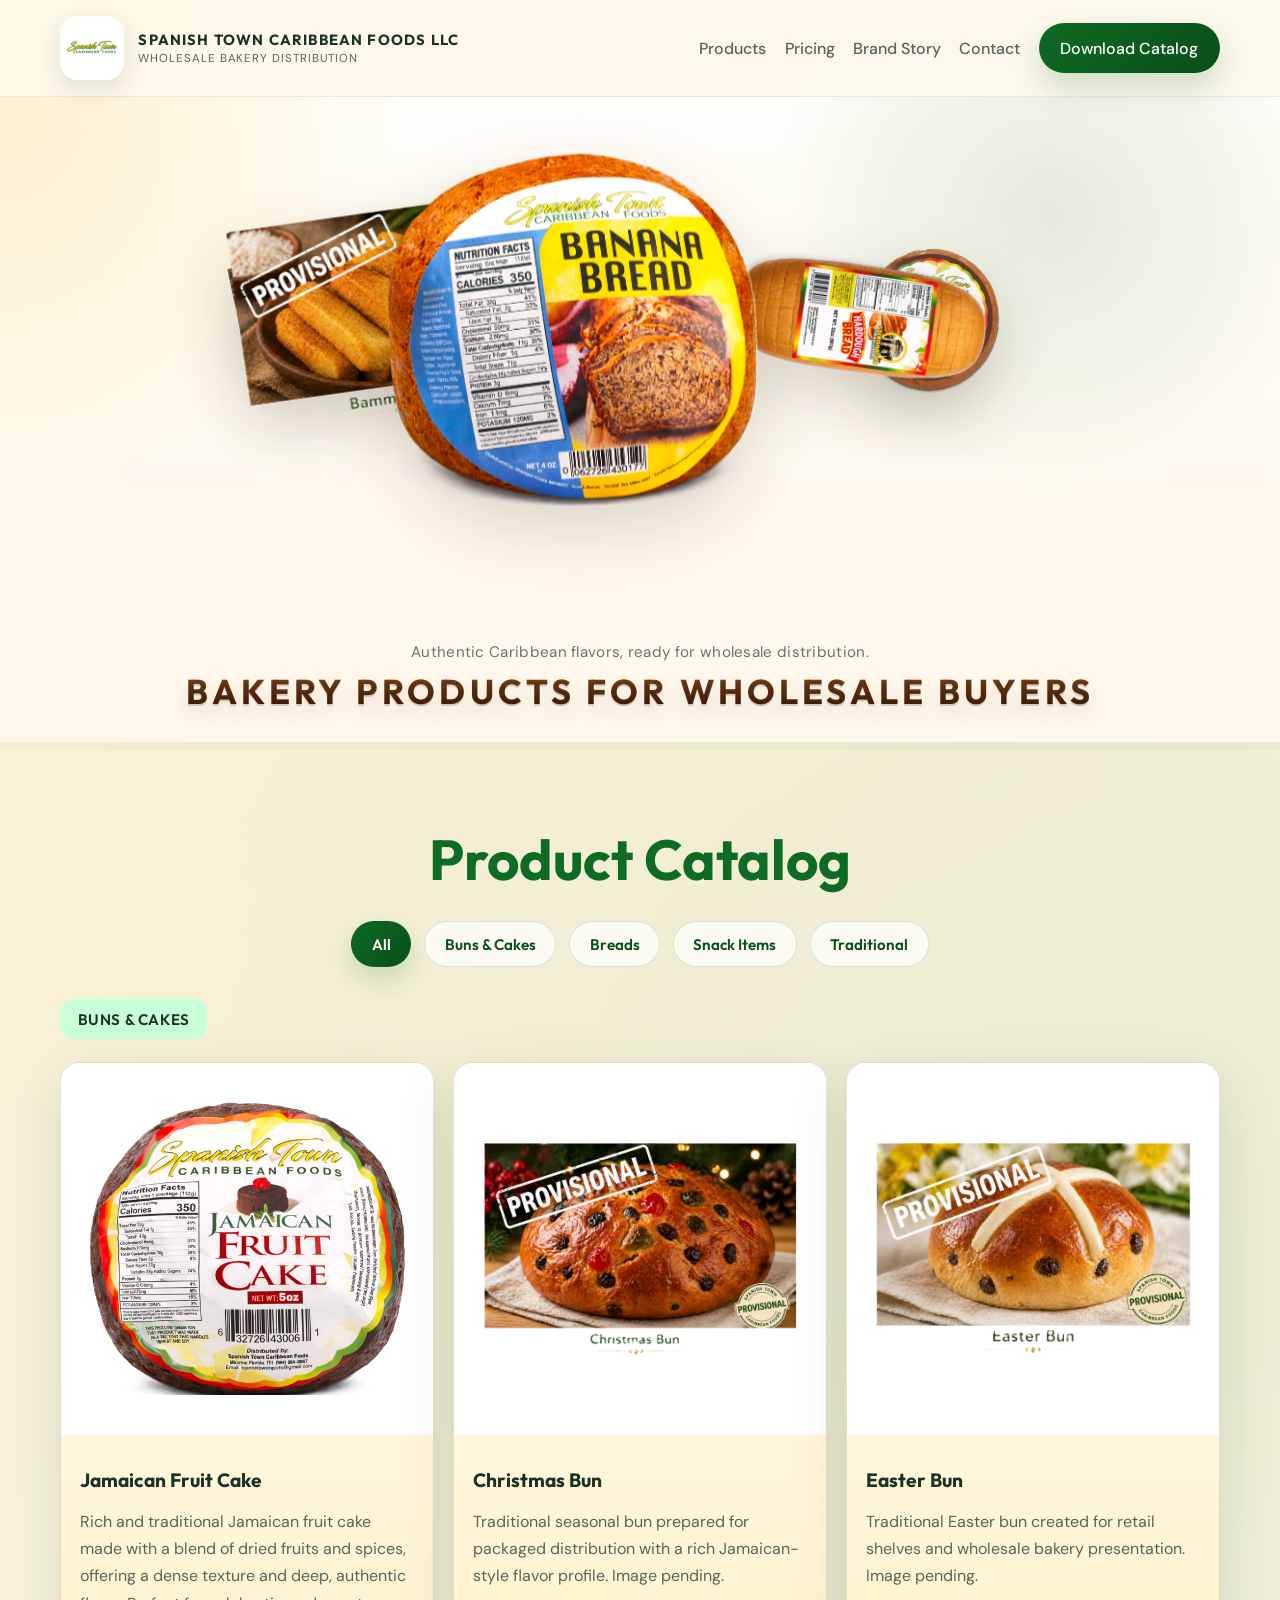
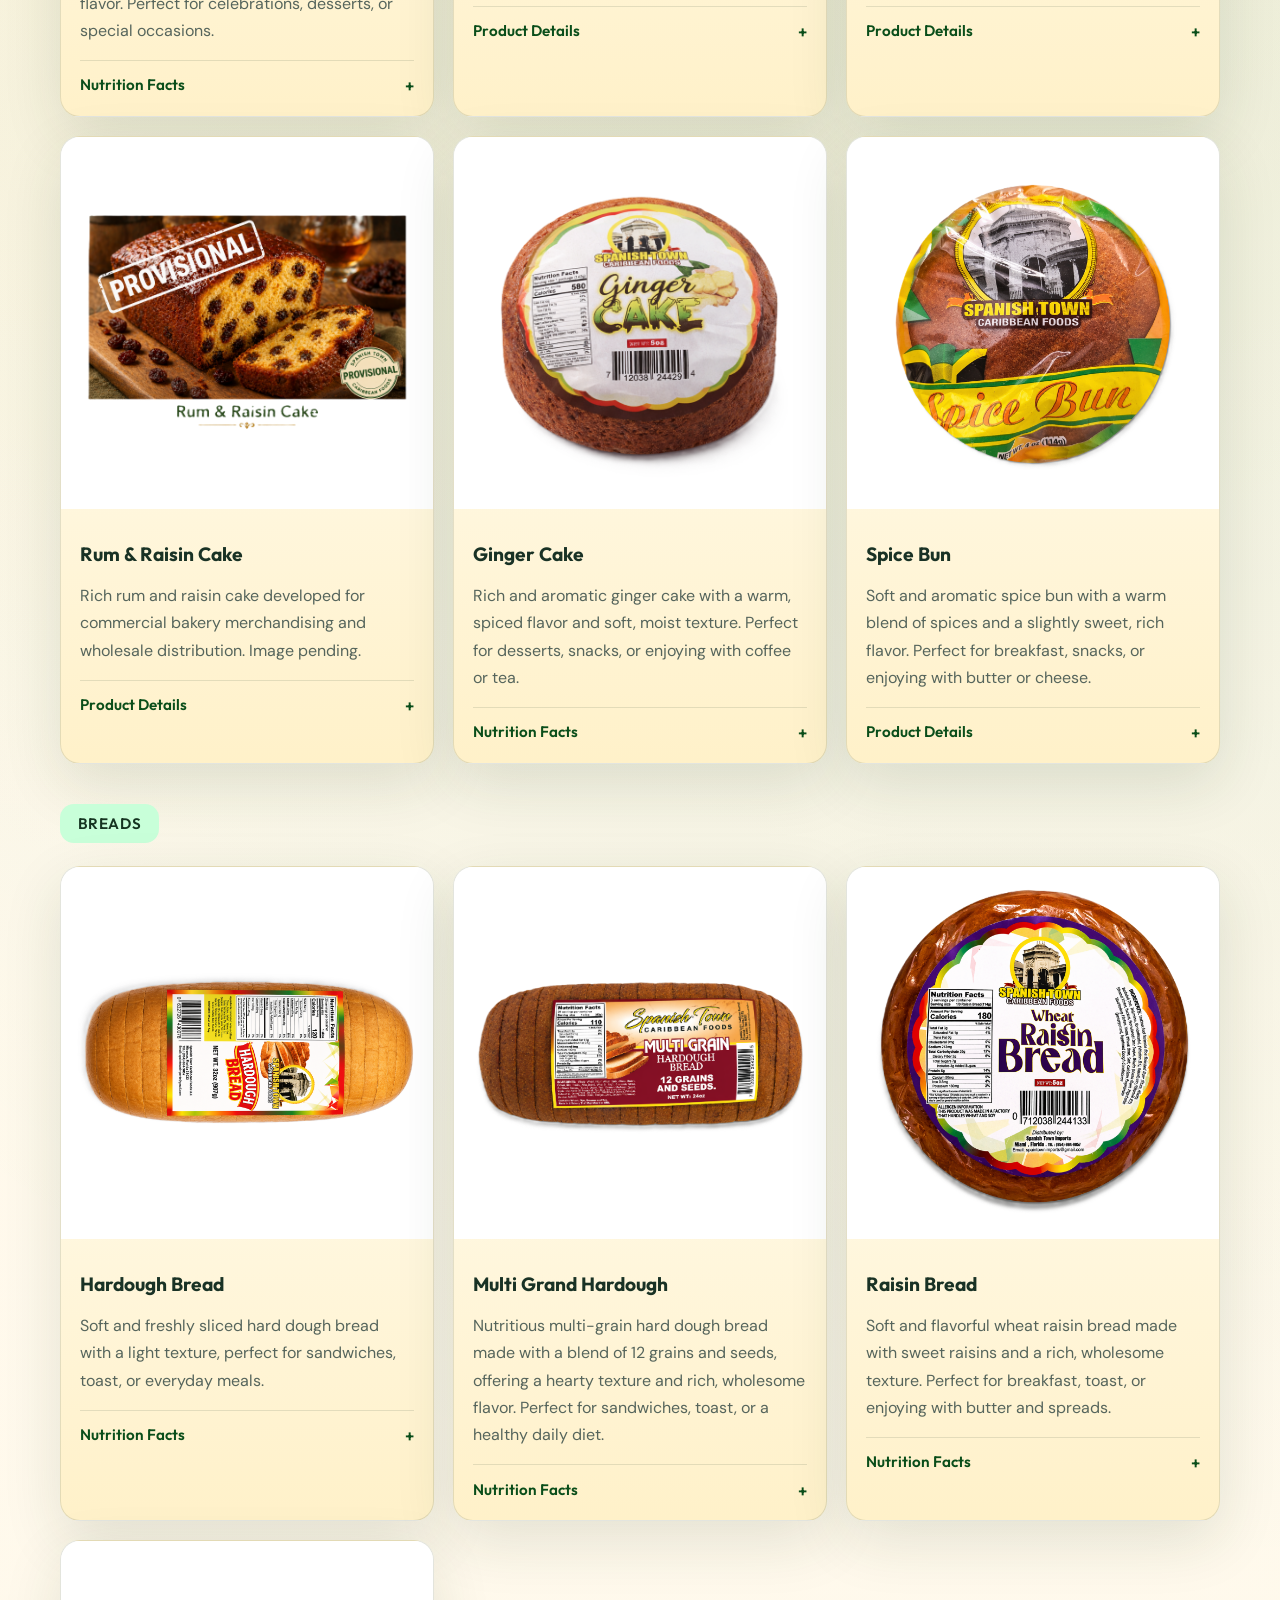
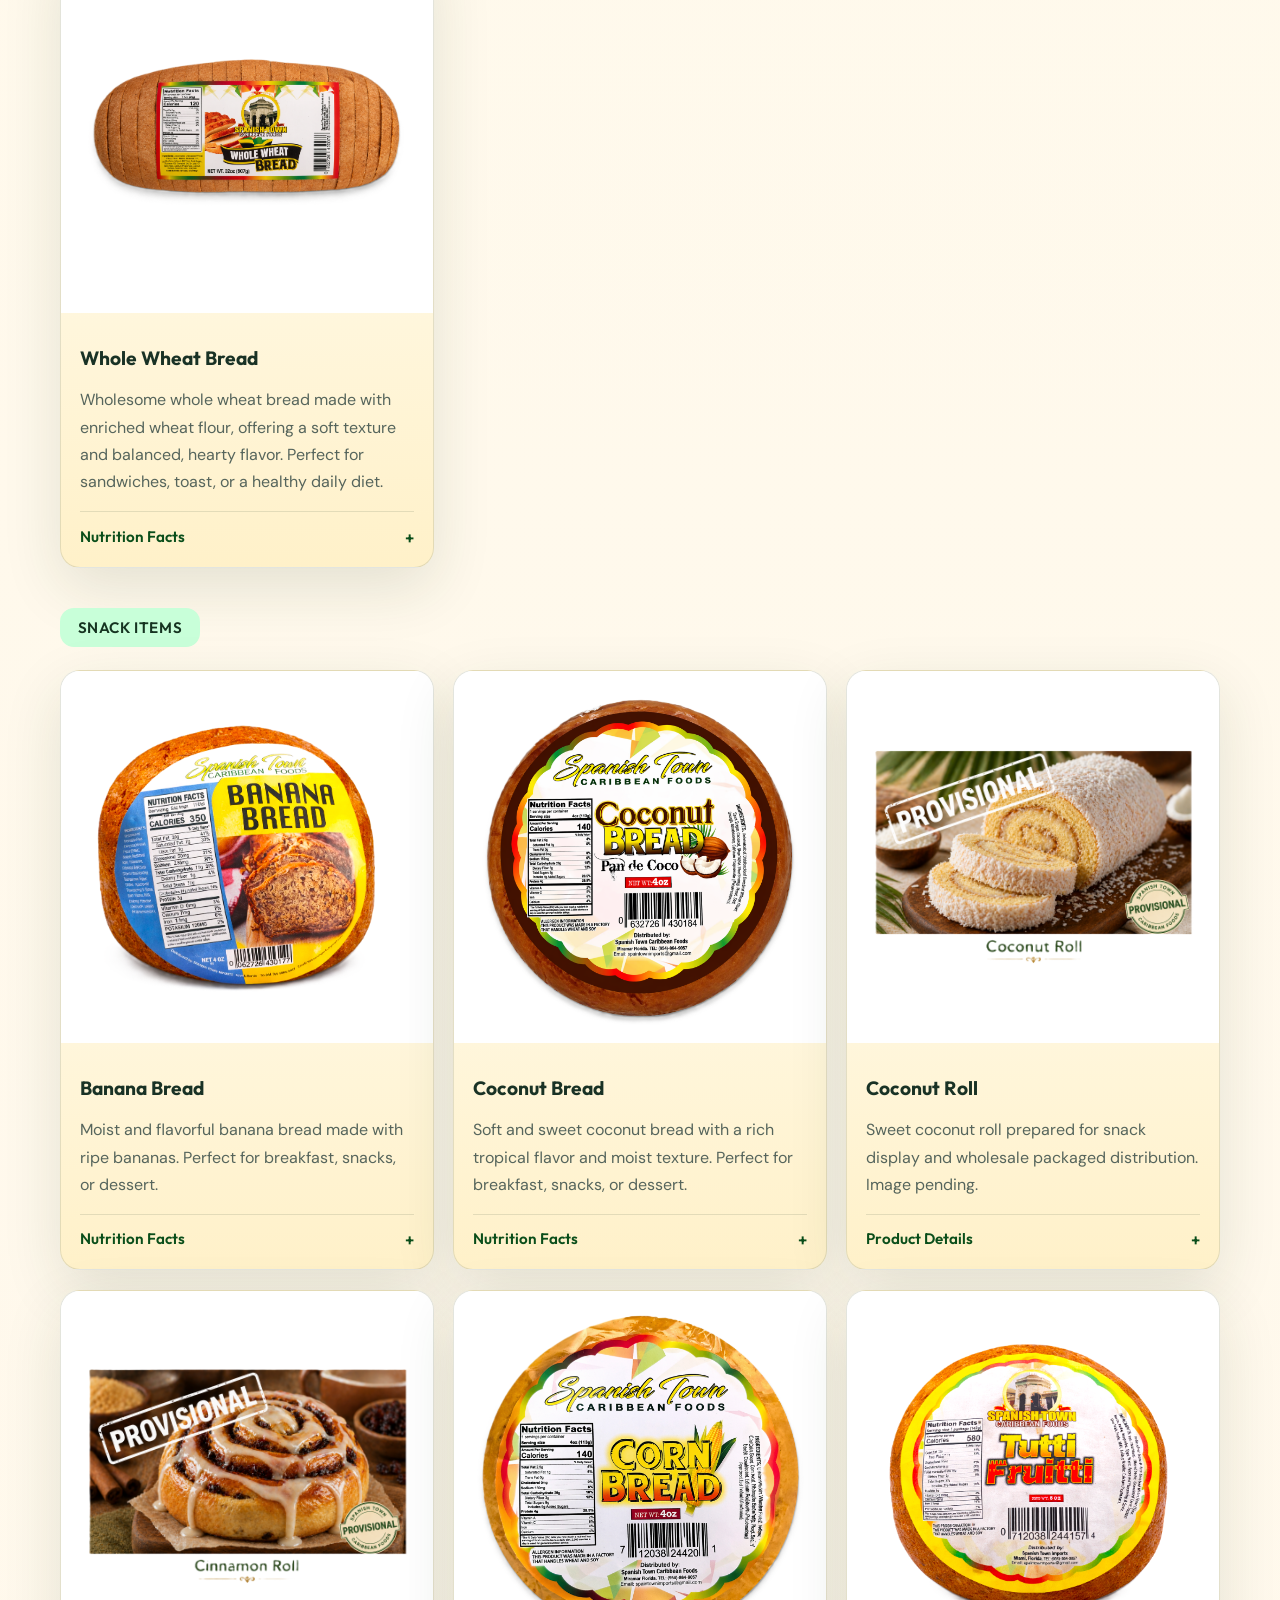
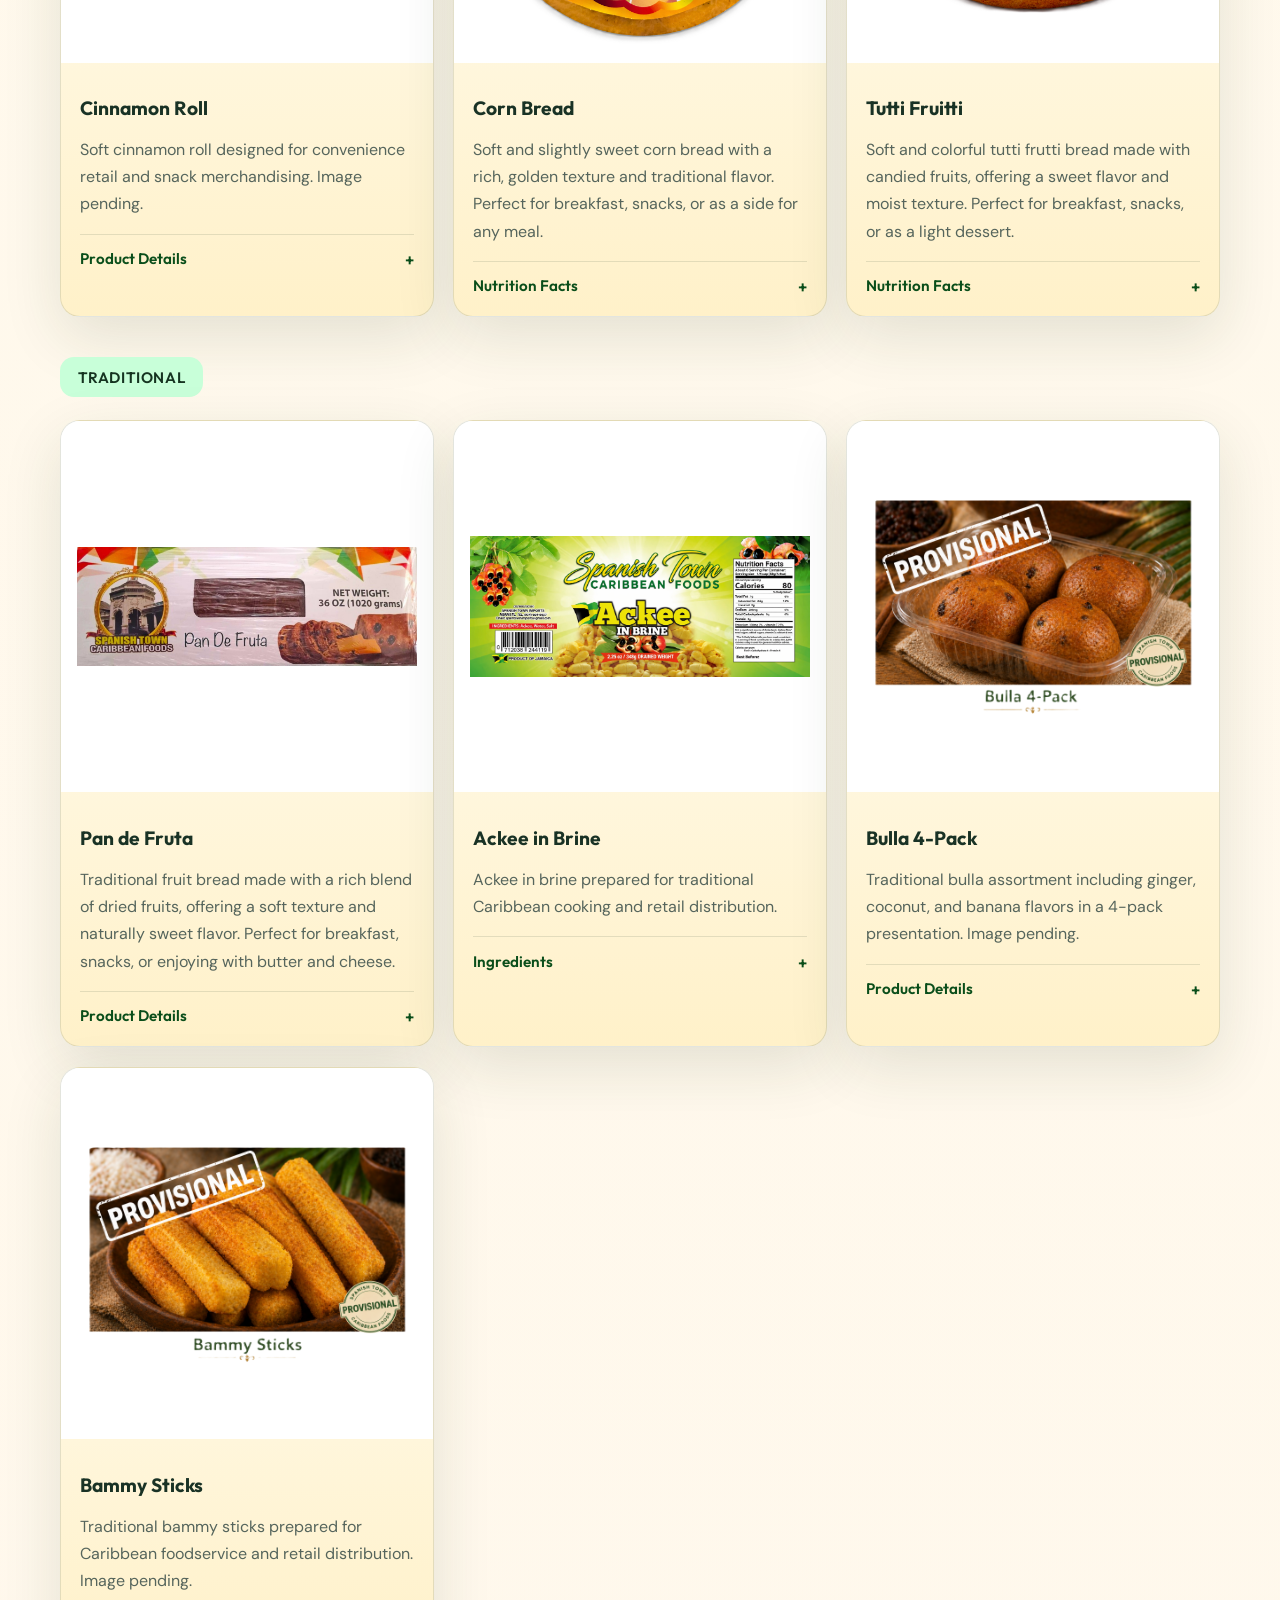
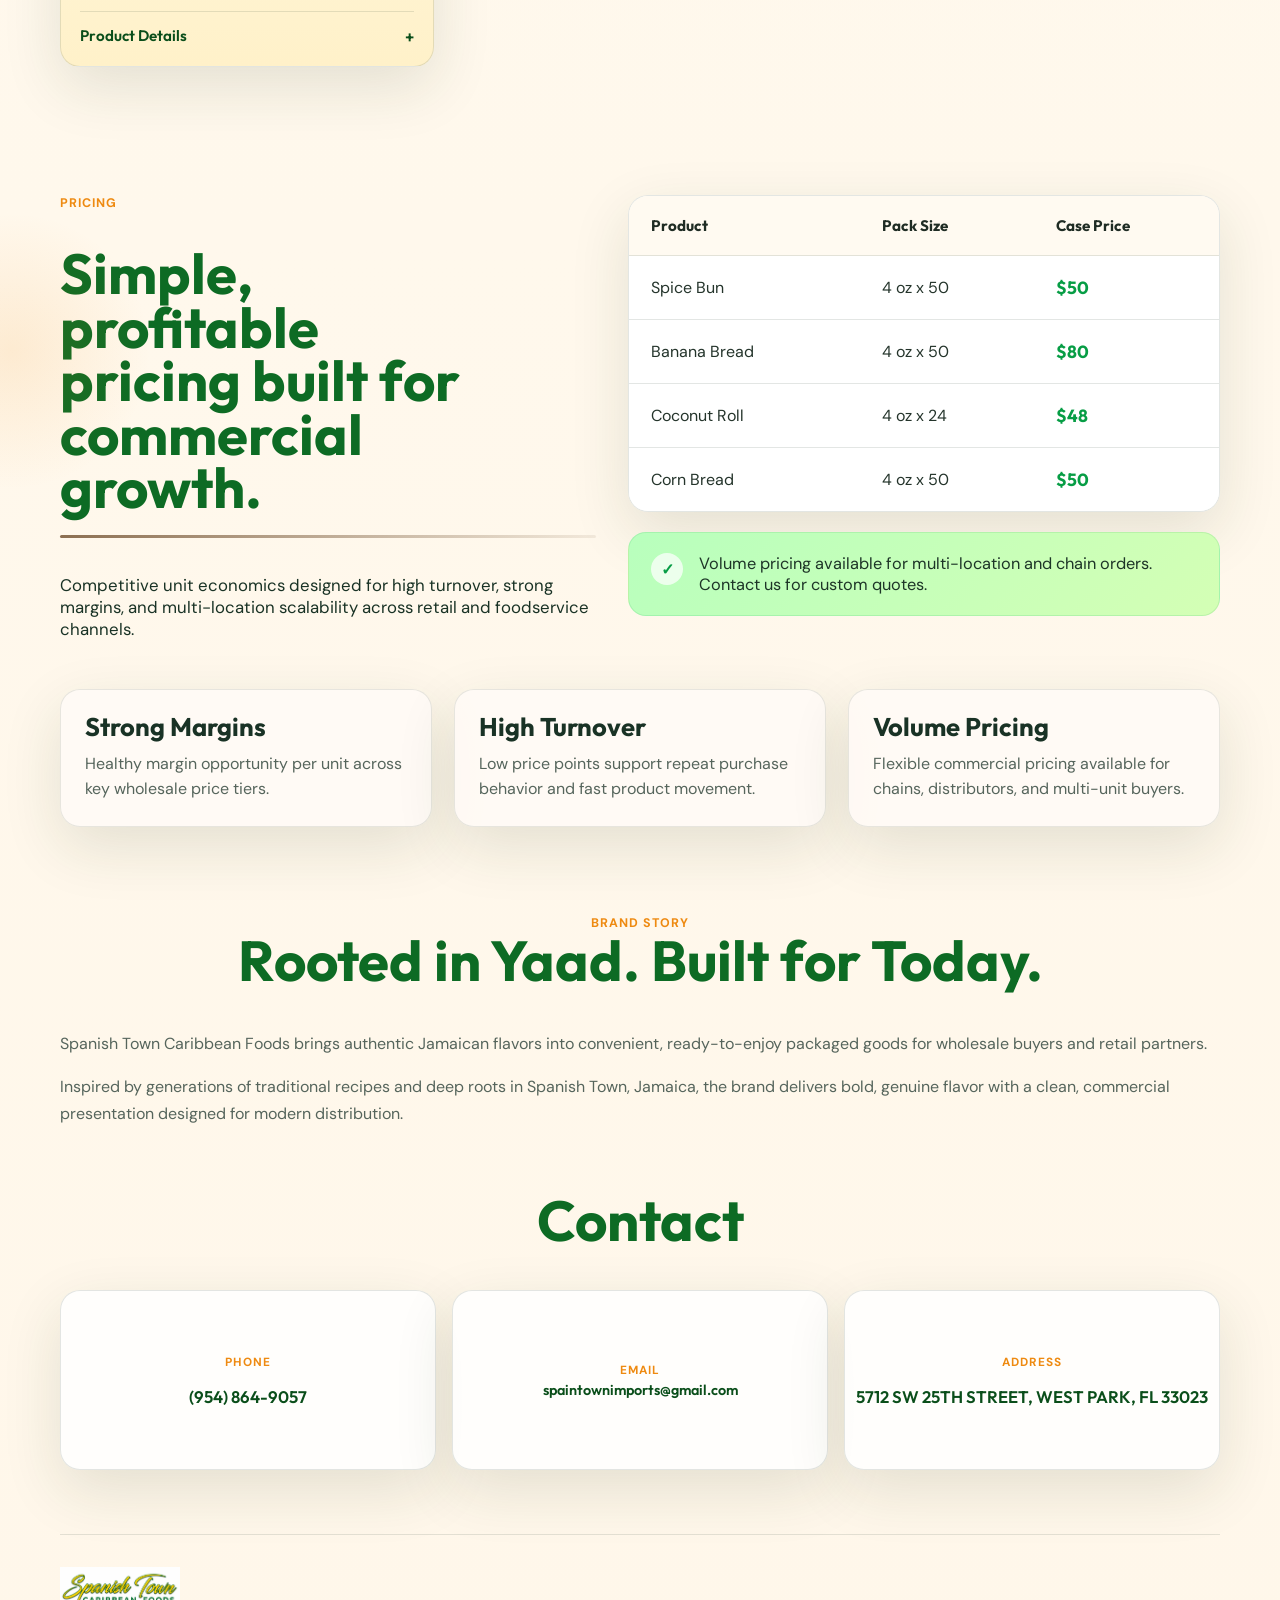
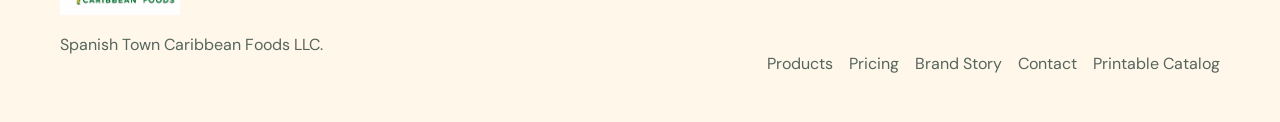
==== index.html @ 6caf49dc "Actualizando" ====
<!DOCTYPE html>
<html lang="en">
<head>
  <meta charset="UTF-8">
  <meta name="viewport" content="width=device-width, initial-scale=1.0">
  <title>Spanish Town Caribbean Foods LLC | Wholesale Bread Distribution</title>
  <meta
    name="description"
    content="Spanish Town Caribbean Foods LLC is a Miami-area wholesale distributor of Caribbean bakery products for retail and foodservice partners."
  >
  <link rel="preconnect" href="https://fonts.googleapis.com">
  <link rel="preconnect" href="https://fonts.gstatic.com" crossorigin>
  <link
    href="https://fonts.googleapis.com/css2?family=DM+Sans:wght@400;500;700&family=Outfit:wght@500;600;700;800&display=swap"
    rel="stylesheet"
  >
  <link rel="stylesheet" href="styles.css">
</head>
<body>
  <header class="site-header">
    <div class="container nav-shell">
      <a class="brand" href="#top" aria-label="Spanish Town Caribbean Foods LLC">
        <img src="img/Logo1.png" alt="Spanish Town Caribbean Foods LLC logo" class="brand-logo">
        <div class="brand-copy">
          <span class="brand-name">SPANISH TOWN CARIBBEAN FOODS LLC</span>
          <span class="brand-tag">Wholesale Bakery Distribution</span>
        </div>
      </a>
      <button class="menu-toggle" type="button" aria-expanded="false" aria-controls="site-menu">
        <span></span>
        <span></span>
        <span></span>
        <span class="sr-only">Toggle navigation</span>
      </button>
      <nav class="site-nav" id="site-menu" aria-label="Primary navigation">
        <a href="#catalog">Products</a>
        <a href="#pricing">Pricing</a>
        <a href="#about">Brand Story</a>
        <a href="#contact">Contact</a>
        <a class="nav-cta" href="catalog.html" target="_blank" rel="noopener">Download Catalog</a>
      </nav>
    </div>
  </header>

  <main id="top">
    <section class="hero">
      <div class="hero-carousel" id="hero-carousel" aria-label="Featured products">
        <div class="hero-slider-shell">
          <div class="hero-slider-viewport">
            <div class="hero-composition" id="hero-composition"></div>
          </div>
        </div>
        <div class="container hero-banner-shell">
          <div class="hero-banner">
            <p class="hero-kicker">Authentic Caribbean flavors, ready for wholesale distribution.</p>
            <h1 class="hero-title">
              <span class="hero-title-line hero-title-warm">BAKERY PRODUCTS FOR WHOLESALE BUYERS</span>
            </h1>
          </div>
        </div>
      </div>
    </section>

    <section class="section catalog-section" id="catalog">
      <div class="container section-heading">
        <div>
          <h2>Product Catalog</h2>
        </div>
      </div>
      <div class="container catalog-filters" id="catalog-filters" aria-label="Product category filters"></div>
      <div class="container catalog-layout" id="product-grid" aria-live="polite"></div>
    </section>

    <section class="section pricing-section" id="pricing">
      <div class="container pricing-shell">
        <div class="pricing-copy">
          <p class="eyebrow">Pricing</p>
          <h2>Simple, profitable pricing built for commercial growth.</h2>
          <div class="pricing-rule"></div>
          <p>
            Competitive unit economics designed for high turnover, strong margins, and multi-location scalability across retail and foodservice channels.
          </p>
        </div>
        <div class="pricing-panel">
          <div class="pricing-table-wrap">
            <table class="pricing-table">
              <thead>
                <tr>
                  <th>Product</th>
                  <th>Pack Size</th>
                  <th>Case Price</th>
                </tr>
              </thead>
              <tbody>
                <tr>
                  <td>Spice Bun</td>
                  <td>4 oz x 50</td>
                  <td class="price-value">$50</td>
                </tr>
                <tr>
                  <td>Banana Bread</td>
                  <td>4 oz x 50</td>
                  <td class="price-value">$80</td>
                </tr>
                <tr>
                  <td>Coconut Roll</td>
                  <td>4 oz x 24</td>
                  <td class="price-value">$48</td>
                </tr>
                <tr>
                  <td>Corn Bread</td>
                  <td>4 oz x 50</td>
                  <td class="price-value">$50</td>
                </tr>
              </tbody>
            </table>
          </div>
          <div class="pricing-banner">
            <span class="pricing-banner-icon">✓</span>
            <p>Volume pricing available for multi-location and chain orders. Contact us for custom quotes.</p>
          </div>
        </div>
      </div>
      <div class="container pricing-highlights">
        <article class="pricing-card">
          <h3>Strong Margins</h3>
          <p>Healthy margin opportunity per unit across key wholesale price tiers.</p>
        </article>
        <article class="pricing-card">
          <h3>High Turnover</h3>
          <p>Low price points support repeat purchase behavior and fast product movement.</p>
        </article>
        <article class="pricing-card">
          <h3>Volume Pricing</h3>
          <p>Flexible commercial pricing available for chains, distributors, and multi-unit buyers.</p>
        </article>
      </div>
    </section>

    <section class="section about-section" id="about">
      <div class="container section-stack">
        <div class="section-heading section-heading-simple about-heading">
          <p class="eyebrow">Brand Story</p>
          <h2>Rooted in Yaad. Built for Today.</h2>
        </div>
        <div class="about-copy about-copy-full">
          <p>
            Spanish Town Caribbean Foods brings authentic Jamaican flavors into convenient, ready-to-enjoy packaged goods for wholesale buyers and retail partners.
          </p>
          <p>
            Inspired by generations of traditional recipes and deep roots in Spanish Town, Jamaica, the brand delivers bold, genuine flavor with a clean, commercial presentation designed for modern distribution.
          </p>
        </div>
      </div>
    </section>

    <section class="section contact-section" id="contact">
      <div class="container section-stack">
        <div class="section-heading section-heading-simple contact-copy">
          <h2>Contact</h2>
        </div>
        <div class="contact-cards contact-cards-uniform">
          <article class="contact-card">
            <span class="contact-label">Phone</span>
            <a href="tel:+19548649057">(954) 864-9057</a>
          </article>
          <a
            class="contact-card contact-card-link"
            href="https://mail.google.com/mail/?view=cm&fs=1&to=spaintownimports@gmail.com"
            target="_blank"
            rel="noopener"
            aria-label="Send email to spaintownimports@gmail.com"
          >
            <span class="contact-label">Email</span>
            <span class="contact-value">spaintownimports@gmail.com</span>
          </a>
          <article class="contact-card">
            <span class="contact-label">Address</span>
            <a
              class="contact-value"
              href="https://www.google.com/maps/search/?api=1&query=5712+SW+25TH+STREET,+WEST+PARK,+FL+33023"
              target="_blank"
              rel="noopener"
            >
              5712 SW 25TH STREET, WEST PARK, FL 33023
            </a>
          </article>
        </div>
      </div>
    </section>
  </main>

  <footer class="site-footer">
    <div class="container footer-shell">
      <div>
        <img src="img/Logo1.png" alt="Spanish Town Caribbean Foods LLC logo" class="footer-logo">
        <p>
          Spanish Town Caribbean Foods LLC.
        </p>
      </div>
      <div class="footer-links">
        <a href="#catalog">Products</a>
        <a href="#pricing">Pricing</a>
        <a href="#about">Brand Story</a>
        <a href="#contact">Contact</a>
        <a href="catalog.html" target="_blank" rel="noopener">Printable Catalog</a>
      </div>
    </div>
  </footer>

  <script src="script.js"></script>
</body>
</html>
---- styles.css ----
:root {
  --bg: #fffaf0;
  --surface: #ffffff;
  --surface-strong: #fff2cc;
  --text: #193225;
  --muted: #56655c;
  --line: rgba(25, 50, 37, 0.12);
  --green: #0d6b24;
  --green-deep: #0a4e1a;
  --gold: #f2bf2f;
  --orange: #ee8a11;
  --brown: #5b3510;
  --shadow: 0 20px 60px rgba(31, 54, 28, 0.12);
  --radius-lg: 28px;
  --radius-md: 20px;
  --radius-sm: 14px;
  --container: min(1160px, calc(100% - 2rem));
}

*,
*::before,
*::after {
  box-sizing: border-box;
}

html {
  scroll-behavior: smooth;
}

body {
  margin: 0;
  font-family: "DM Sans", sans-serif;
  color: var(--text);
  background:
    radial-gradient(circle at top left, rgba(242, 191, 47, 0.2), transparent 30%),
    radial-gradient(circle at 90% 15%, rgba(13, 107, 36, 0.14), transparent 28%),
    linear-gradient(180deg, #fffdf8 0%, #fffaf0 45%, #fff7ea 100%);
}

img {
  max-width: 100%;
  display: block;
}

a {
  color: inherit;
  text-decoration: none;
}

.container {
  width: var(--container);
  margin: 0 auto;
}

.sr-only {
  position: absolute;
  width: 1px;
  height: 1px;
  padding: 0;
  margin: -1px;
  overflow: hidden;
  clip: rect(0, 0, 0, 0);
  border: 0;
}

.site-header {
  position: sticky;
  top: 0;
  z-index: 20;
  padding: 1rem 0;
  backdrop-filter: blur(20px);
  background: rgba(255, 250, 240, 0.8);
  border-bottom: 1px solid rgba(25, 50, 37, 0.08);
}

.nav-shell {
  display: flex;
  align-items: center;
  justify-content: space-between;
  gap: 1.5rem;
}

.brand {
  display: flex;
  align-items: center;
  gap: 0.9rem;
  min-width: 0;
}

.brand-logo {
  width: 64px;
  height: 64px;
  object-fit: contain;
  border-radius: 18px;
  background: rgba(255, 255, 255, 0.9);
  box-shadow: 0 8px 24px rgba(19, 41, 25, 0.12);
  padding: 0.35rem;
}

.brand-copy {
  display: flex;
  flex-direction: column;
  gap: 0.1rem;
}

.brand-name,
.brand-tag,
.eyebrow,
.band-label,
.contact-label {
  letter-spacing: 0.08em;
  text-transform: uppercase;
}

.brand-name {
  font-family: "Outfit", sans-serif;
  font-size: 0.92rem;
  font-weight: 700;
}

.brand-tag {
  color: var(--muted);
  font-size: 0.72rem;
}

.site-nav {
  display: flex;
  align-items: center;
  gap: 1.15rem;
}

.site-nav a {
  font-weight: 500;
  color: var(--muted);
}

.site-nav .nav-cta,
.site-nav .nav-cta:hover,
.site-nav .nav-cta:focus-visible {
  color: #fff;
}

.site-nav a:hover,
.site-nav a:focus-visible {
  color: var(--green-deep);
}

.nav-cta,
.button {
  display: inline-flex;
  align-items: center;
  justify-content: center;
  border-radius: 999px;
  padding: 0.9rem 1.35rem;
  font-weight: 700;
  transition: transform 180ms ease, box-shadow 180ms ease, background 180ms ease;
}

.nav-cta {
  background: linear-gradient(135deg, var(--green) 0%, var(--green-deep) 100%);
  color: #fff;
  box-shadow: 0 14px 30px rgba(13, 107, 36, 0.2);
}

.nav-cta:hover,
.button:hover,
.nav-cta:focus-visible,
.button:focus-visible {
  transform: translateY(-2px);
}

.menu-toggle {
  display: none;
  border: 0;
  background: transparent;
  padding: 0.35rem;
  cursor: pointer;
}

.menu-toggle span {
  display: block;
  width: 24px;
  height: 2px;
  background: var(--green-deep);
  margin: 5px 0;
  border-radius: 2px;
}

.hero {
  padding: 0 0 0.5rem;
}

.hero-carousel {
  position: relative;
  width: 100%;
  min-height: 520px;
  margin: 0 auto;
  display: grid;
  gap: 0;
  background:
    radial-gradient(circle at top left, rgba(242, 191, 47, 0.2), transparent 28%),
    radial-gradient(circle at 82% 18%, rgba(13, 107, 36, 0.12), transparent 24%),
    linear-gradient(180deg, #fffdf8 0%, #fffaf0 48%, #fff7ea 100%);
}

.hero-slider-shell {
  padding: 0;
}

.hero-slider-viewport {
  position: relative;
  overflow: hidden;
  min-height: 520px;
}

.hero-composition {
  position: relative;
  min-height: 420px;
  width: 100%;
}

.hero-slide {
  position: absolute;
  left: 50%;
  top: 50%;
  transform-origin: center;
  opacity: 0;
  transition: transform 700ms ease, opacity 700ms ease;
  will-change: transform, opacity;
}

.hero-slide img {
  width: auto;
  max-width: 100%;
  max-height: 100%;
  object-fit: contain;
  filter: drop-shadow(0 28px 34px rgba(42, 30, 10, 0.16));
}

.hero-slide.is-center {
  width: min(44vw, 560px);
  height: min(30vw, 360px);
  transform: translate(-50%, -44%) scale(1);
  z-index: 4;
  opacity: 1;
}

.hero-slide.is-left {
  width: min(26vw, 330px);
  height: min(19vw, 230px);
  transform: translate(-126%, -46%) rotate(-8deg) scale(0.98);
  z-index: 3;
  opacity: 1;
}

.hero-slide.is-right {
  width: min(26vw, 330px);
  height: min(19vw, 230px);
  transform: translate(26%, -43%) rotate(8deg) scale(0.98);
  z-index: 3;
  opacity: 1;
}

.hero-slide.is-far-left {
  width: min(18vw, 220px);
  height: min(14vw, 170px);
  transform: translate(-190%, -42%) rotate(-12deg) scale(0.9);
  z-index: 2;
  opacity: 0.82;
}

.hero-slide.is-far-right {
  width: min(18vw, 220px);
  height: min(14vw, 170px);
  transform: translate(92%, -40%) rotate(12deg) scale(0.9);
  z-index: 2;
  opacity: 0.82;
}

.hero-banner-shell {
  position: relative;
  padding: 1.5rem 0 2rem;
}

.hero-banner {
  width: min(980px, 100%);
  margin: 0 auto;
  padding: 0;
  background: transparent;
  border-radius: 0;
  text-align: center;
  display: grid;
  gap: 0.55rem;
}

.hero-kicker {
  margin: 0;
  color: #66756d;
  font-size: 0.95rem;
  line-height: 1.5;
  letter-spacing: 0.02em;
}

.eyebrow {
  color: var(--orange);
  font-size: 0.78rem;
  font-weight: 700;
  margin: 0 0 1rem;
}

h1,
h2,
h3 {
  margin: 0;
  font-family: "Outfit", sans-serif;
}

h1 {
  font-size: clamp(2.7rem, 4vw, 5rem);
  line-height: 0.98;
  max-width: none;
}

h2 {
  font-size: clamp(2rem, 3vw, 3rem);
  line-height: 1.05;
  max-width: 12ch;
}

h3 {
  font-size: 1.2rem;
}

.hero-text,
.section-intro,
.about-copy p,
.contact-copy p,
.product-copy p,
.contact-card p,
.site-footer p {
  color: var(--muted);
  line-height: 1.7;
}

.hero-text {
  max-width: 42rem;
  font-size: 1.05rem;
  margin: 1.25rem auto 0;
}

.hero-title {
  margin: 0;
  font-size: clamp(1.35rem, 2.9vw, 2.15rem);
  line-height: 1.08;
  letter-spacing: 0.12em;
  white-space: normal;
  text-wrap: balance;
}

.hero-title-line {
  display: block;
}

.hero-title-warm {
  background: linear-gradient(180deg, #7c461d 0%, #683716 36%, #4f280f 68%, #341707 100%);
  -webkit-background-clip: text;
  background-clip: text;
  color: transparent;
  text-shadow:
    0 2px 0 rgba(52, 23, 7, 0.18),
    0 10px 20px rgba(79, 40, 15, 0.12);
}

.button-primary {
  background: linear-gradient(135deg, var(--orange) 0%, var(--gold) 100%);
  color: #2e1c0b;
  box-shadow: 0 16px 30px rgba(238, 138, 17, 0.22);
}

.button-secondary {
  background: rgba(255, 255, 255, 0.65);
  border: 1px solid rgba(13, 107, 36, 0.16);
  color: var(--green-deep);
}

.product-index {
  display: inline-flex;
  align-items: center;
  gap: 0.45rem;
  padding: 0.4rem 0.7rem;
  border-radius: 999px;
  background: rgba(13, 107, 36, 0.08);
  color: var(--green-deep);
  font-size: 0.78rem;
  font-weight: 700;
  letter-spacing: 0.04em;
  text-transform: uppercase;
}

.hero-band {
  margin-top: 3rem;
  padding: 1rem 0 0;
}

.hero-band-grid {
  display: grid;
  grid-template-columns: repeat(3, 1fr);
  gap: 1rem;
}

.hero-band-grid > div {
  padding: 1.25rem 1.35rem;
  border-radius: 18px;
  background: linear-gradient(135deg, rgba(255, 246, 222, 0.9), rgba(255, 255, 255, 0.72));
  border: 1px solid rgba(91, 53, 16, 0.08);
}

.band-number {
  display: block;
  font-family: "Outfit", sans-serif;
  font-size: 1.6rem;
  font-weight: 800;
  color: var(--green-deep);
}

.band-label {
  color: var(--muted);
  font-size: 0.75rem;
  font-weight: 700;
}

.section {
  padding: 5rem 0;
}

.section-heading {
  display: grid;
  grid-template-columns: 0.85fr 1.15fr;
  gap: 2rem;
}

.section-stack {
  display: flex;
  flex-direction: column;
  gap: 1rem;
}

.contact-cards {
  display: grid;
  gap: 1rem;
}

.contact-card,
.product-card {
  border-radius: var(--radius-md);
  background: rgba(255, 255, 255, 0.86);
  border: 1px solid var(--line);
  box-shadow: var(--shadow);
}

.contact-card {
  padding: 1.4rem;
}

.catalog-section {
  background: linear-gradient(180deg, rgba(255, 245, 220, 0.42), rgba(255, 255, 255, 0));
}

.catalog-group {
  display: grid;
  gap: 1.4rem;
}

.catalog-layout {
  display: grid;
  gap: 2.5rem;
}

.catalog-filters {
  display: flex;
  flex-wrap: wrap;
  justify-content: center;
  gap: 0.85rem;
  margin-bottom: 2rem;
}

.catalog-filter {
  border: 1px solid rgba(13, 107, 36, 0.14);
  background: rgba(255, 255, 255, 0.72);
  color: var(--green-deep);
  border-radius: 999px;
  padding: 0.8rem 1.2rem;
  font-family: "Outfit", sans-serif;
  font-size: 0.95rem;
  font-weight: 600;
  cursor: pointer;
  transition: transform 180ms ease, background 180ms ease, color 180ms ease, box-shadow 180ms ease;
}

.catalog-filter:hover,
.catalog-filter:focus-visible {
  transform: translateY(-2px);
}

.catalog-filter.is-active {
  background: linear-gradient(135deg, var(--green) 0%, var(--green-deep) 100%);
  color: #ffffff;
  box-shadow: 0 12px 28px rgba(13, 107, 36, 0.18);
}

.catalog-group + .catalog-group {
  margin-top: 0;
}

.catalog-group-heading {
  display: flex;
  justify-content: flex-start;
}

.catalog-group-badge,
.print-group-heading {
  display: inline-flex;
  align-items: center;
  padding: 0.65rem 1.1rem;
  border-radius: 14px;
  background: #c8ffd9;
  color: #163421;
  font-family: "Outfit", sans-serif;
  font-size: 0.95rem;
  font-weight: 600;
  letter-spacing: 0.04em;
  text-transform: uppercase;
}

.category-grid {
  width: 100%;
}

.section-heading {
  align-items: end;
  margin-bottom: 2rem;
}

.catalog-section .section-heading {
  grid-template-columns: 1fr;
  justify-items: center;
  text-align: center;
}

.catalog-section h2,
.pricing-section h2,
.about-section h2,
.contact-section h2 {
  max-width: none;
  font-size: clamp(2.5rem, 4.4vw, 4.25rem);
  color: var(--green);
}

.section-heading-simple {
  grid-template-columns: 1fr;
  justify-items: start;
  text-align: left;
  margin-bottom: 0;
}

.section-heading-simple h2 {
  max-width: none;
}

.about-copy-full {
  width: 100%;
  max-width: none;
  margin: 0;
  text-align: left;
}

.about-copy-full p {
  margin-top: 0;
  max-width: none;
}

.about-section .section-heading-simple {
  gap: 0.75rem;
}

.about-section .eyebrow {
  margin-bottom: 0;
}

.product-grid {
  display: grid;
  grid-template-columns: repeat(3, minmax(0, 1fr));
  gap: 1.2rem;
}

.product-card {
  display: flex;
  flex-direction: column;
  overflow: hidden;
  background: linear-gradient(180deg, #fffef9, #fff1c9);
}

.product-media {
  aspect-ratio: 1 / 1;
  display: flex;
  align-items: center;
  justify-content: center;
  background: #ffffff;
  padding: 1rem;
}

.product-media img {
  width: auto;
  height: 100%;
  max-width: 100%;
  max-height: 100%;
  object-fit: contain;
}

.product-media-placeholder {
  display: flex;
  align-items: center;
  justify-content: center;
  width: 100%;
  height: 100%;
  border: 2px dashed rgba(13, 107, 36, 0.18);
  border-radius: 18px;
  background: linear-gradient(180deg, #ffffff, #f8f8f3);
  color: var(--green-deep);
  font-family: "Outfit", sans-serif;
  font-size: 1rem;
  font-weight: 600;
  letter-spacing: 0.04em;
  text-transform: uppercase;
}

.product-copy {
  flex: 1;
  display: flex;
  flex-direction: column;
  justify-content: flex-start;
  padding: 1.2rem;
  background: transparent;
}

.product-copy h3 {
  margin-top: 0.9rem;
}

.product-copy p {
  margin-bottom: 0;
}

.product-details {
  margin-top: 1rem;
  border-top: 1px solid rgba(25, 50, 37, 0.12);
  padding-top: 0.9rem;
}

.product-details summary {
  list-style: none;
  cursor: pointer;
  font-family: "Outfit", sans-serif;
  font-size: 0.95rem;
  font-weight: 600;
  color: var(--green-deep);
}

.product-details summary::-webkit-details-marker {
  display: none;
}

.product-details summary::after {
  content: "+";
  float: right;
  font-size: 1.05rem;
}

.product-details[open] summary::after {
  content: "-";
}

.product-details-body {
  margin-top: 0.85rem;
  color: var(--muted);
  line-height: 1.7;
}

.pricing-section {
  position: relative;
  overflow: hidden;
  padding-top: 3rem;
}

.pricing-section::before {
  content: "";
  position: absolute;
  inset: 4rem auto auto -8rem;
  width: 280px;
  height: 280px;
  border-radius: 50%;
  background: radial-gradient(circle, rgba(238, 138, 17, 0.12), transparent 70%);
  pointer-events: none;
}

.pricing-shell {
  display: grid;
  grid-template-columns: 0.95fr 1.05fr;
  gap: 2rem;
  align-items: start;
}

.pricing-copy {
  display: grid;
  gap: 1.25rem;
}

.pricing-copy h2 {
  max-width: 11ch;
  line-height: 0.95;
}

.pricing-copy p:last-child {
  max-width: none;
  font-size: 1.05rem;
}

.pricing-rule {
  width: min(100%, 620px);
  height: 3px;
  border-radius: 999px;
  background: linear-gradient(90deg, rgba(91, 53, 16, 0.7), rgba(91, 53, 16, 0.08));
}

.pricing-panel {
  display: grid;
  gap: 1.25rem;
}

.pricing-table-wrap {
  overflow: hidden;
  border-radius: 20px;
  background: rgba(255, 255, 255, 0.9);
  border: 1px solid rgba(25, 50, 37, 0.12);
  box-shadow: var(--shadow);
}

.pricing-table {
  width: 100%;
  border-collapse: collapse;
}

.pricing-table th,
.pricing-table td {
  padding: 1.25rem 1.4rem;
  text-align: left;
  border-bottom: 1px solid rgba(25, 50, 37, 0.12);
}

.pricing-table th {
  font-family: "Outfit", sans-serif;
  font-size: 0.95rem;
  color: #1f2c24;
  background: rgba(255, 250, 240, 0.9);
}

.pricing-table tbody tr:last-child td {
  border-bottom: 0;
}

.pricing-table td {
  color: #24342b;
  background: rgba(255, 255, 255, 0.94);
}

.price-value {
  font-family: "Outfit", sans-serif;
  font-size: 1.1rem;
  font-weight: 700;
  color: #079d45 !important;
}

.pricing-banner {
  display: grid;
  grid-template-columns: auto 1fr;
  gap: 1rem;
  align-items: start;
  padding: 1.25rem 1.4rem;
  border-radius: 18px;
  background: linear-gradient(135deg, #b8ffbd, #d4ffb5);
  border: 1px solid rgba(7, 157, 69, 0.12);
}

.pricing-banner p {
  margin: 0;
  color: #1d3527;
  font-size: 1.02rem;
}

.pricing-banner-icon {
  width: 32px;
  height: 32px;
  display: inline-flex;
  align-items: center;
  justify-content: center;
  border-radius: 50%;
  background: rgba(255, 255, 255, 0.72);
  color: #079d45;
  font-weight: 800;
}

.pricing-highlights {
  display: grid;
  grid-template-columns: repeat(3, minmax(0, 1fr));
  gap: 1.35rem;
  margin-top: 2rem;
}

.pricing-card {
  padding: 1.5rem;
  border-radius: 20px;
  background: rgba(255, 250, 247, 0.82);
  border: 1px solid rgba(25, 50, 37, 0.1);
  box-shadow: var(--shadow);
}

.pricing-card h3 {
  font-size: clamp(1.6rem, 2vw, 2.3rem);
  line-height: 0.98;
  margin-bottom: 0.8rem;
}

.pricing-card p {
  margin: 0;
  color: var(--muted);
  line-height: 1.55;
}

.contact-section {
  padding-top: 1.5rem;
}

.contact-cards {
  grid-template-columns: repeat(3, minmax(0, 1fr));
  margin-top: 0;
}

.contact-cards-uniform {
  align-items: stretch;
}

.contact-card a {
  font-family: "Outfit", sans-serif;
  font-size: 1.05rem;
  font-weight: 600;
  color: var(--green-deep);
  word-break: break-word;
}

.contact-value {
  font-family: "Outfit", sans-serif;
  font-size: 0.9rem;
  font-weight: 600;
  color: var(--green-deep);
  word-break: break-word;
  white-space: nowrap;
}

.contact-card {
  min-height: 180px;
  display: flex;
  flex-direction: column;
  justify-content: center;
  align-items: center;
  text-align: center;
}

.contact-card-link {
  transition: transform 180ms ease, box-shadow 180ms ease, border-color 180ms ease;
}

.contact-card-link:hover,
.contact-card-link:focus-visible {
  transform: translateY(-2px);
  border-color: rgba(13, 107, 36, 0.18);
}

.contact-card p,
.contact-card a {
  margin-top: 0.85rem;
}

.contact-label {
  display: block;
  min-height: 1.2rem;
  color: var(--orange);
  font-size: 0.74rem;
  font-weight: 700;
}

.contact-card .contact-value {
  color: var(--green-deep);
}

.site-footer {
  padding: 2rem 0 3rem;
}

.footer-shell {
  display: flex;
  align-items: flex-end;
  justify-content: space-between;
  gap: 2rem;
  padding-top: 2rem;
  border-top: 1px solid rgba(25, 50, 37, 0.12);
}

.footer-logo {
  width: 120px;
  margin-bottom: 1rem;
}

.footer-links {
  display: flex;
  flex-wrap: wrap;
  gap: 1rem;
  color: var(--muted);
}

.footer-links a:hover,
.footer-links a:focus-visible {
  color: var(--green-deep);
}

.catalog-print {
  background: #f7f1df;
}

.print-header {
  padding: 2rem 0 1rem;
}

.print-shell {
  display: flex;
  align-items: center;
  justify-content: space-between;
  gap: 1.5rem;
  border-radius: 24px;
  padding: 1.5rem;
  background: linear-gradient(135deg, #fff8e7, #ffffff);
  border: 1px solid rgba(25, 50, 37, 0.08);
}

.print-brand {
  display: flex;
  align-items: center;
  gap: 1rem;
}

.print-brand img {
  width: 88px;
  height: 88px;
  object-fit: contain;
}

.print-actions {
  display: flex;
  gap: 0.8rem;
  flex-wrap: wrap;
}

.print-note {
  color: var(--muted);
  margin: 1rem 0 0;
}

.print-grid {
  display: grid;
  gap: 2rem;
  padding-bottom: 3rem;
}

.print-group {
  display: grid;
  gap: 1rem;
}

.print-card {
  display: grid;
  grid-template-columns: 180px 1fr;
  gap: 1rem;
  align-items: center;
  padding: 1rem;
  border-radius: 20px;
  background: #fff;
  border: 1px solid rgba(25, 50, 37, 0.08);
  box-shadow: 0 10px 24px rgba(31, 54, 28, 0.08);
  break-inside: avoid;
}

.print-card-media {
  border-radius: 16px;
  display: flex;
  align-items: center;
  justify-content: center;
  background: #ffffff;
  padding: 0.75rem;
}

.print-card-media img {
  width: auto;
  height: 150px;
  max-width: 100%;
  object-fit: contain;
}

.print-media-placeholder {
  min-height: 150px;
}

.print-card p {
  margin-bottom: 0;
}

@media (max-width: 1024px) {
  .hero-grid,
  .section-heading,
  .pricing-shell,
  .pricing-highlights,
  .hero-band-grid,
  .product-grid,
  .contact-cards,
  .print-grid {
    grid-template-columns: 1fr 1fr;
  }

  .product-grid {
    grid-template-columns: repeat(2, minmax(0, 1fr));
  }

  .contact-cards {
    grid-template-columns: 1fr;
  }

  .hero-carousel,
  .hero-slider-viewport {
    min-height: 430px;
  }

  .hero-composition {
    min-height: 340px;
  }

  .hero-slide.is-center {
    width: min(54vw, 460px);
    height: min(34vw, 290px);
  }

  .hero-slide.is-left,
  .hero-slide.is-right {
    width: min(28vw, 260px);
    height: min(20vw, 180px);
  }

  .hero-slide.is-far-left,
  .hero-slide.is-far-right {
    width: min(18vw, 160px);
    height: min(13vw, 120px);
  }

  .pricing-highlights {
    grid-template-columns: 1fr;
  }
}

@media (max-width: 780px) {
  .site-header {
    padding: 0.8rem 0;
  }

  .menu-toggle {
    display: inline-block;
  }

  .site-nav {
    position: absolute;
    top: calc(100% + 0.5rem);
    right: 1rem;
    left: 1rem;
    display: none;
    flex-direction: column;
    align-items: stretch;
    padding: 1rem;
    border-radius: 18px;
    background: rgba(255, 250, 240, 0.98);
    border: 1px solid rgba(25, 50, 37, 0.08);
    box-shadow: var(--shadow);
  }

  .site-nav.is-open {
    display: flex;
  }

  .hero-grid,
  .section-heading,
  .hero-band-grid,
  .product-grid,
  .footer-shell,
  .print-grid,
  .print-card {
    grid-template-columns: 1fr;
  }

  .catalog-filters {
    justify-content: flex-start;
  }

  .pricing-table th,
  .pricing-table td {
    padding: 1rem;
    font-size: 0.92rem;
  }

  .pricing-copy h2 {
    max-width: none;
  }

  .nav-shell {
    position: relative;
  }

  h1 {
    max-width: none;
    font-size: clamp(2.3rem, 9vw, 3.6rem);
  }

  .hero-title {
    font-size: clamp(2.6rem, 11vw, 4.1rem);
    line-height: 0.96;
  }

  h2 {
    max-width: none;
  }

  .brand-copy {
    display: none;
  }

  .section {
    padding: 4rem 0;
  }

  .hero {
    padding-top: 0;
  }

  .hero-slider-viewport {
    min-height: 320px;
  }

  .hero-composition {
    min-height: 250px;
  }

  .hero-banner-shell {
    padding: 1rem 0 1.5rem;
  }

  .hero-banner {
    width: min(92vw, 760px);
  }

  .hero-slider-shell {
    padding: 0;
  }

  .hero-slide.is-center {
    width: min(78vw, 330px);
    height: min(58vw, 250px);
    transform: translate(-50%, -42%) scale(1);
  }

  .hero-slide.is-left {
    width: min(38vw, 165px);
    height: min(30vw, 120px);
    transform: translate(-138%, -40%) rotate(-8deg) scale(0.96);
  }

  .hero-slide.is-right {
    width: min(38vw, 165px);
    height: min(30vw, 120px);
    transform: translate(38%, -40%) rotate(8deg) scale(0.96);
  }

  .hero-slide.is-far-left,
  .hero-slide.is-far-right {
    display: none;
  }

  .hero-title {
    font-size: clamp(1.1rem, 5.2vw, 1.65rem);
    letter-spacing: 0.08em;
  }

  .hero-kicker {
    margin-bottom: 0;
    font-size: 0.88rem;
    line-height: 1.45;
  }

  .print-shell,
  .print-brand {
    flex-direction: column;
    align-items: flex-start;
  }
}

@media print {
  .print-actions,
  .site-header,
  .site-footer {
    display: none !important;
  }

  body.catalog-print {
    background: #fff;
  }

  .print-header {
    padding-top: 0;
  }

  .print-shell,
  .print-card {
    box-shadow: none;
  }
}

/* A PARTIR DE AQUÍ HE AÑADIDO / AJUSTADO */

.about-section {
  padding-top: 0.5rem;
  padding-bottom: 2rem;
}

.contact-section {
  padding-top: 1rem;
  padding-bottom: 2rem;
}

.about-heading {
  width: 100%;
  display: block;
  text-align: center;
  margin-bottom: 1.5rem;
}

.about-heading h2 {
  display: block;
  width: 100%;
  max-width: none;
  margin: 0;
  text-align: center;
}

.contact-copy {
  width: 100%;
  display: block;
  text-align: center;
  margin-bottom: 1.5rem;
}

.contact-copy h2 {
  display: block;
  width: 100%;
  max-width: none;
  margin: 0;
  text-align: center;
}

.about-copy {
  width: 100%;
  text-align: left;
}

.about-copy p {
  text-align: left;
}
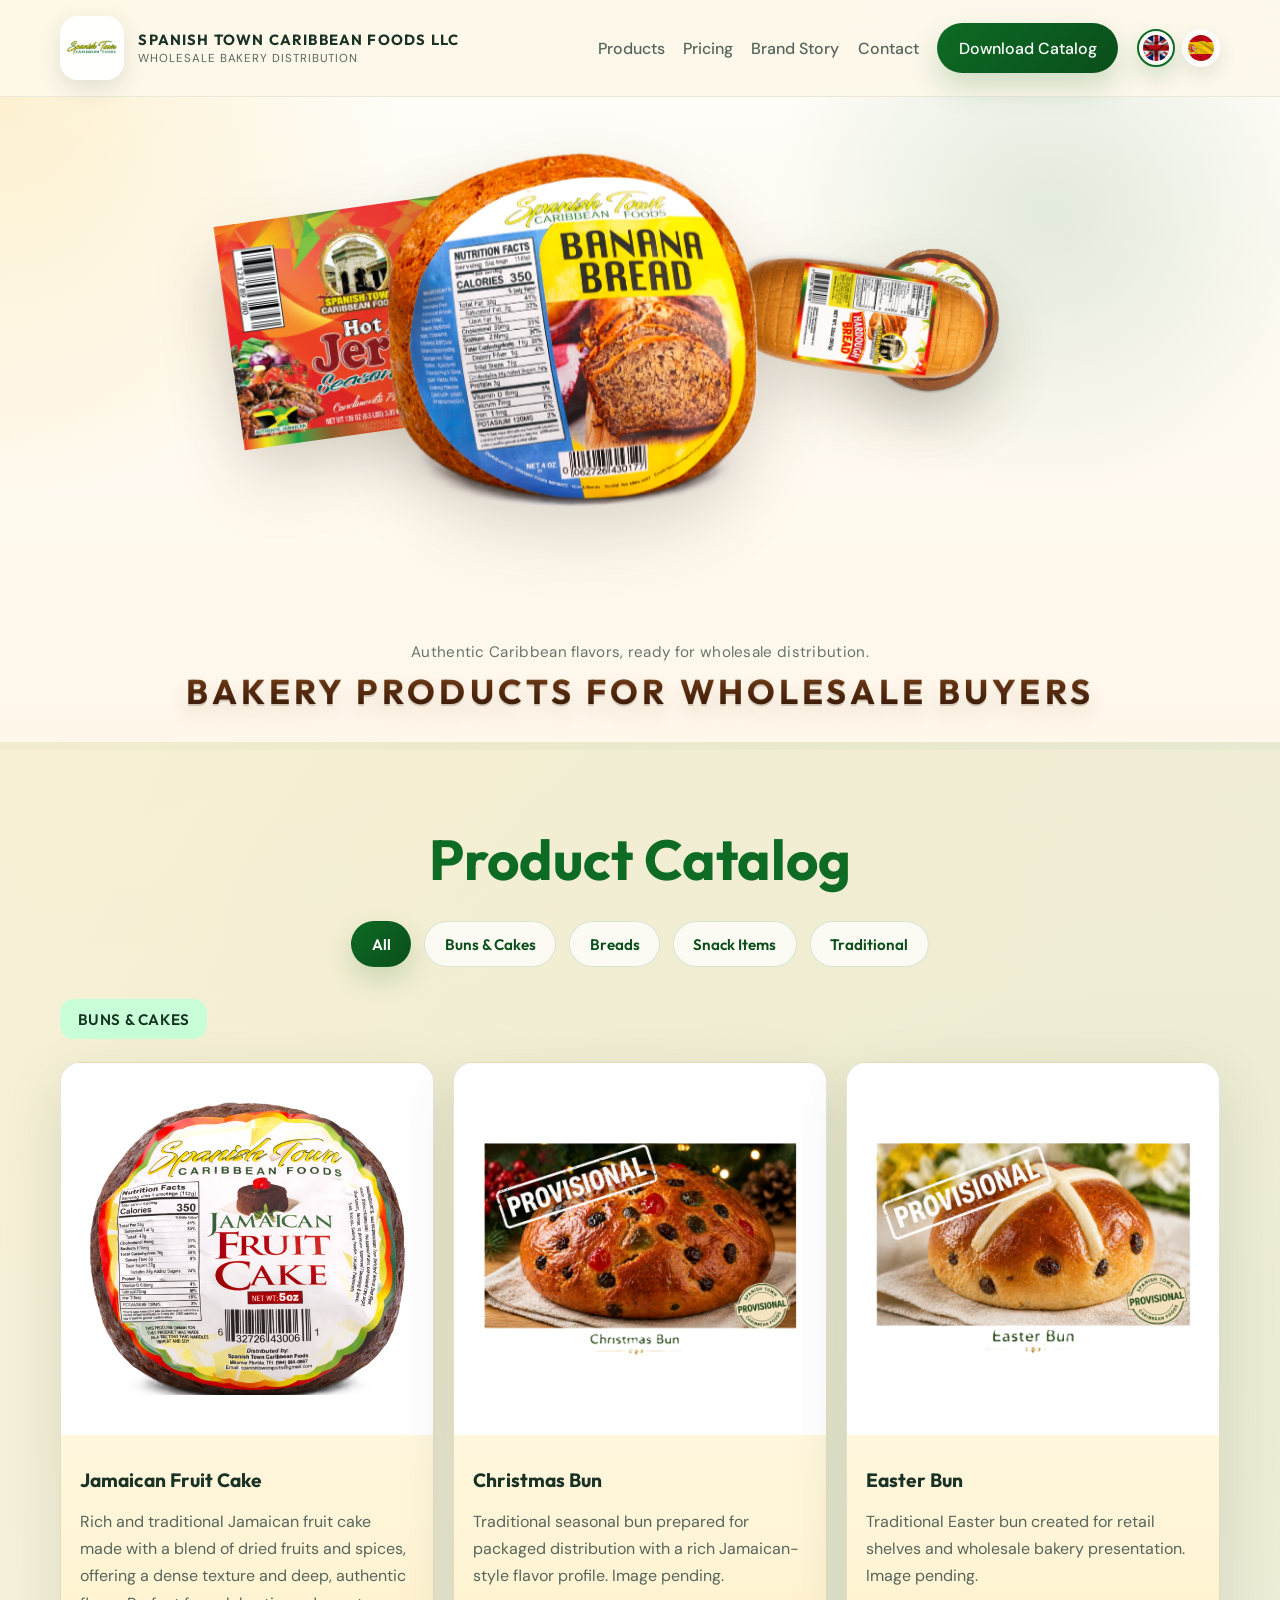
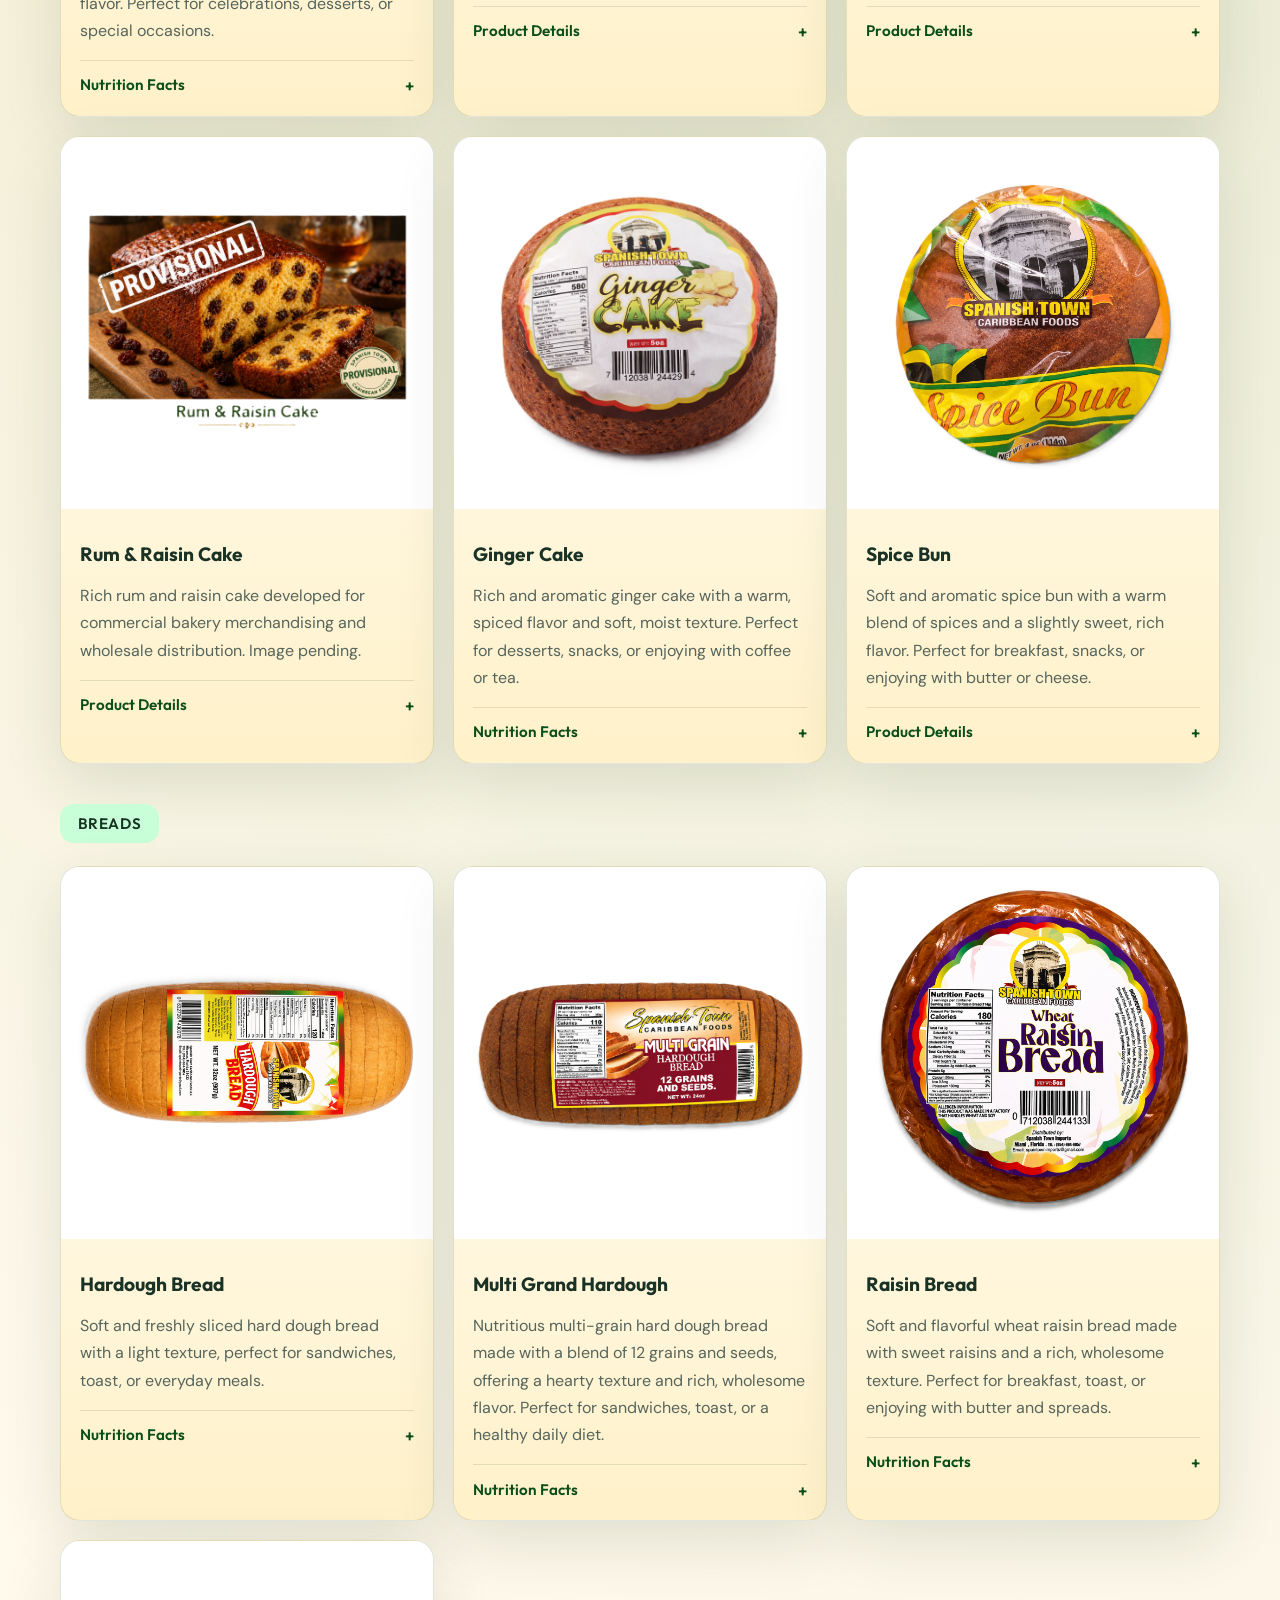
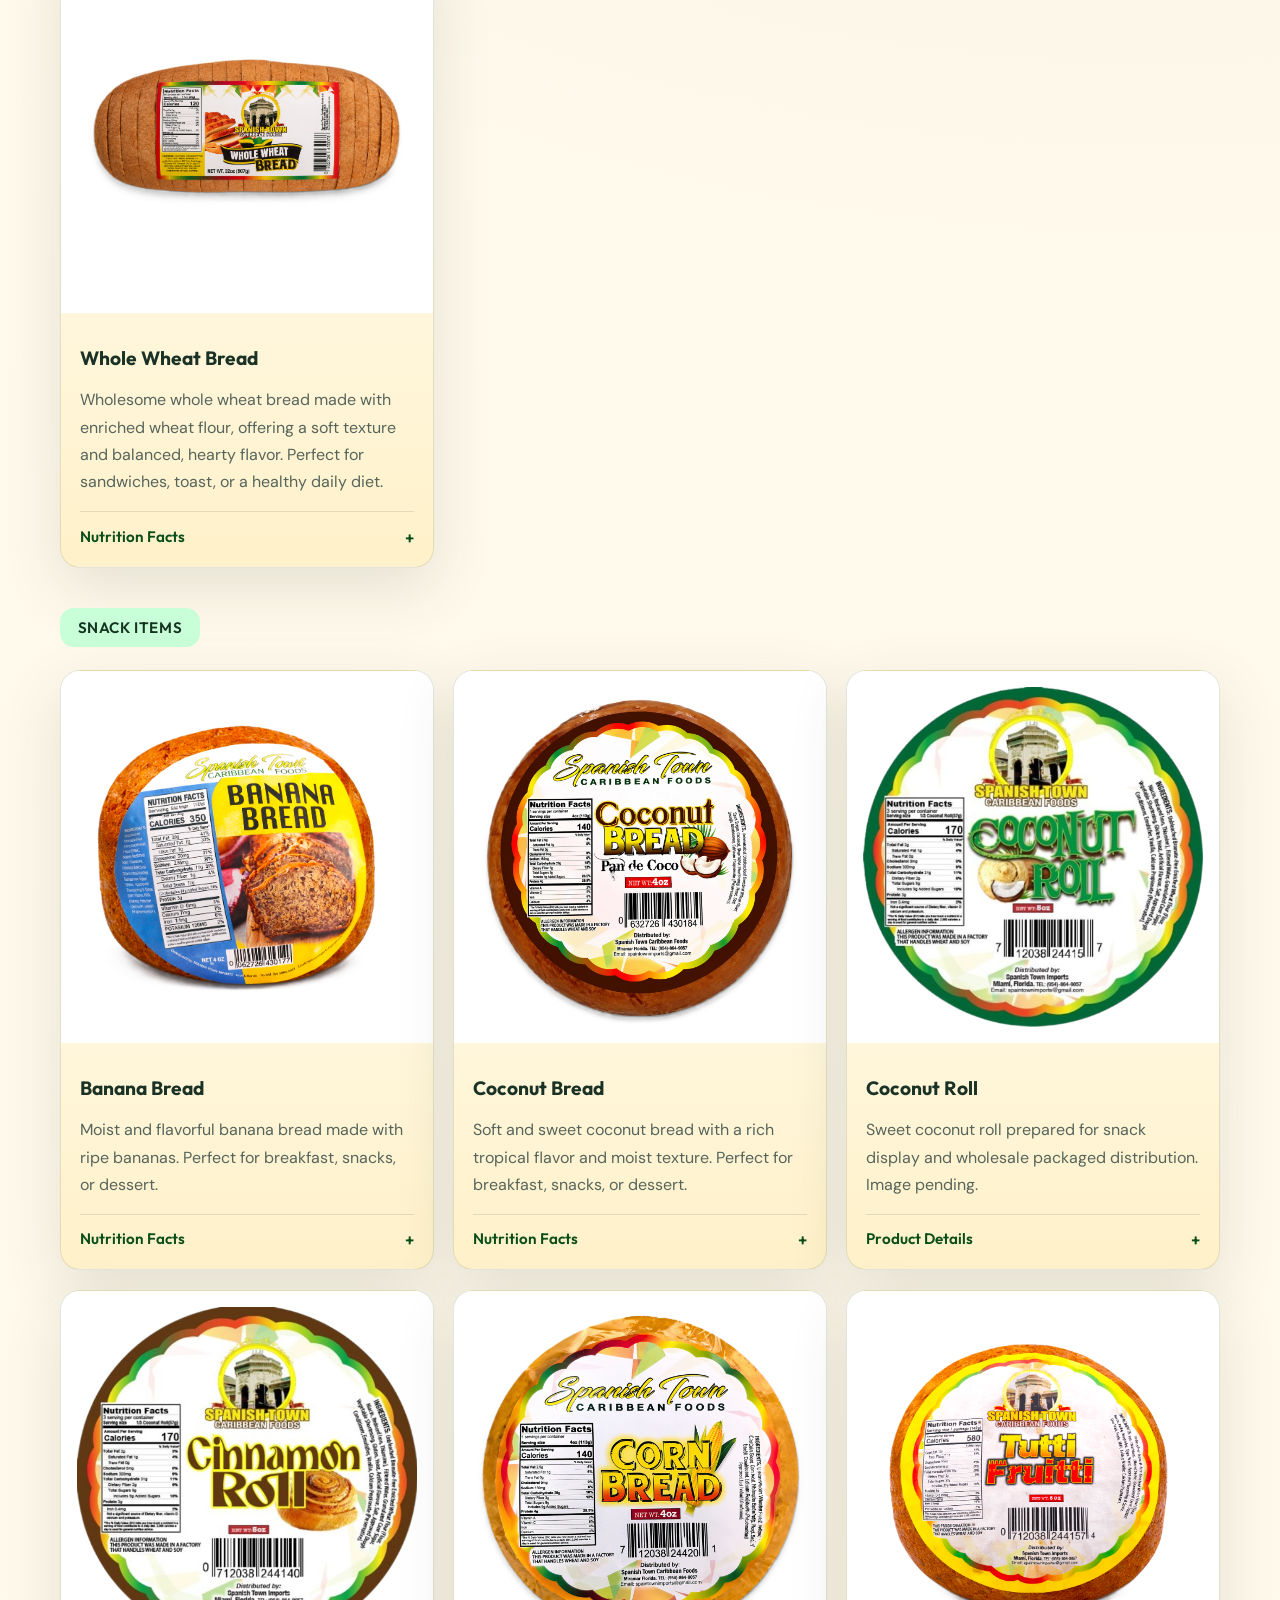
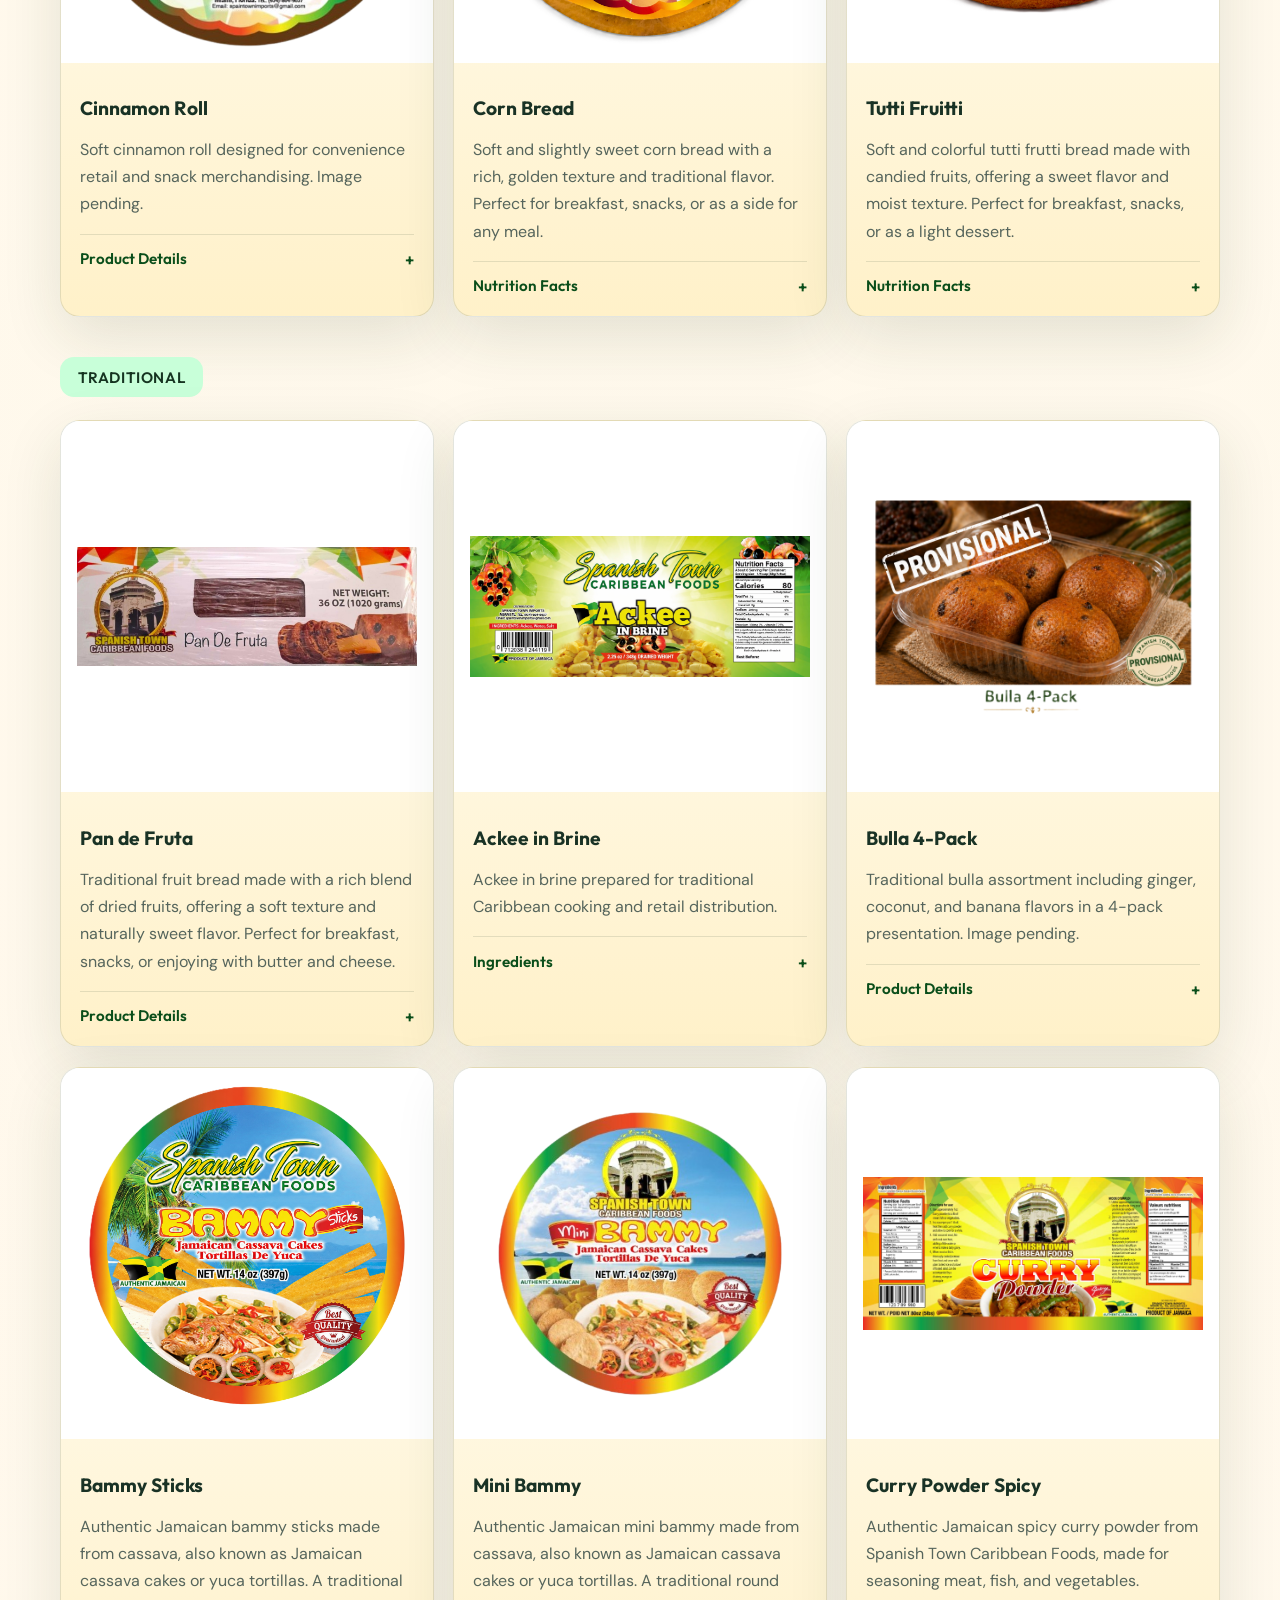
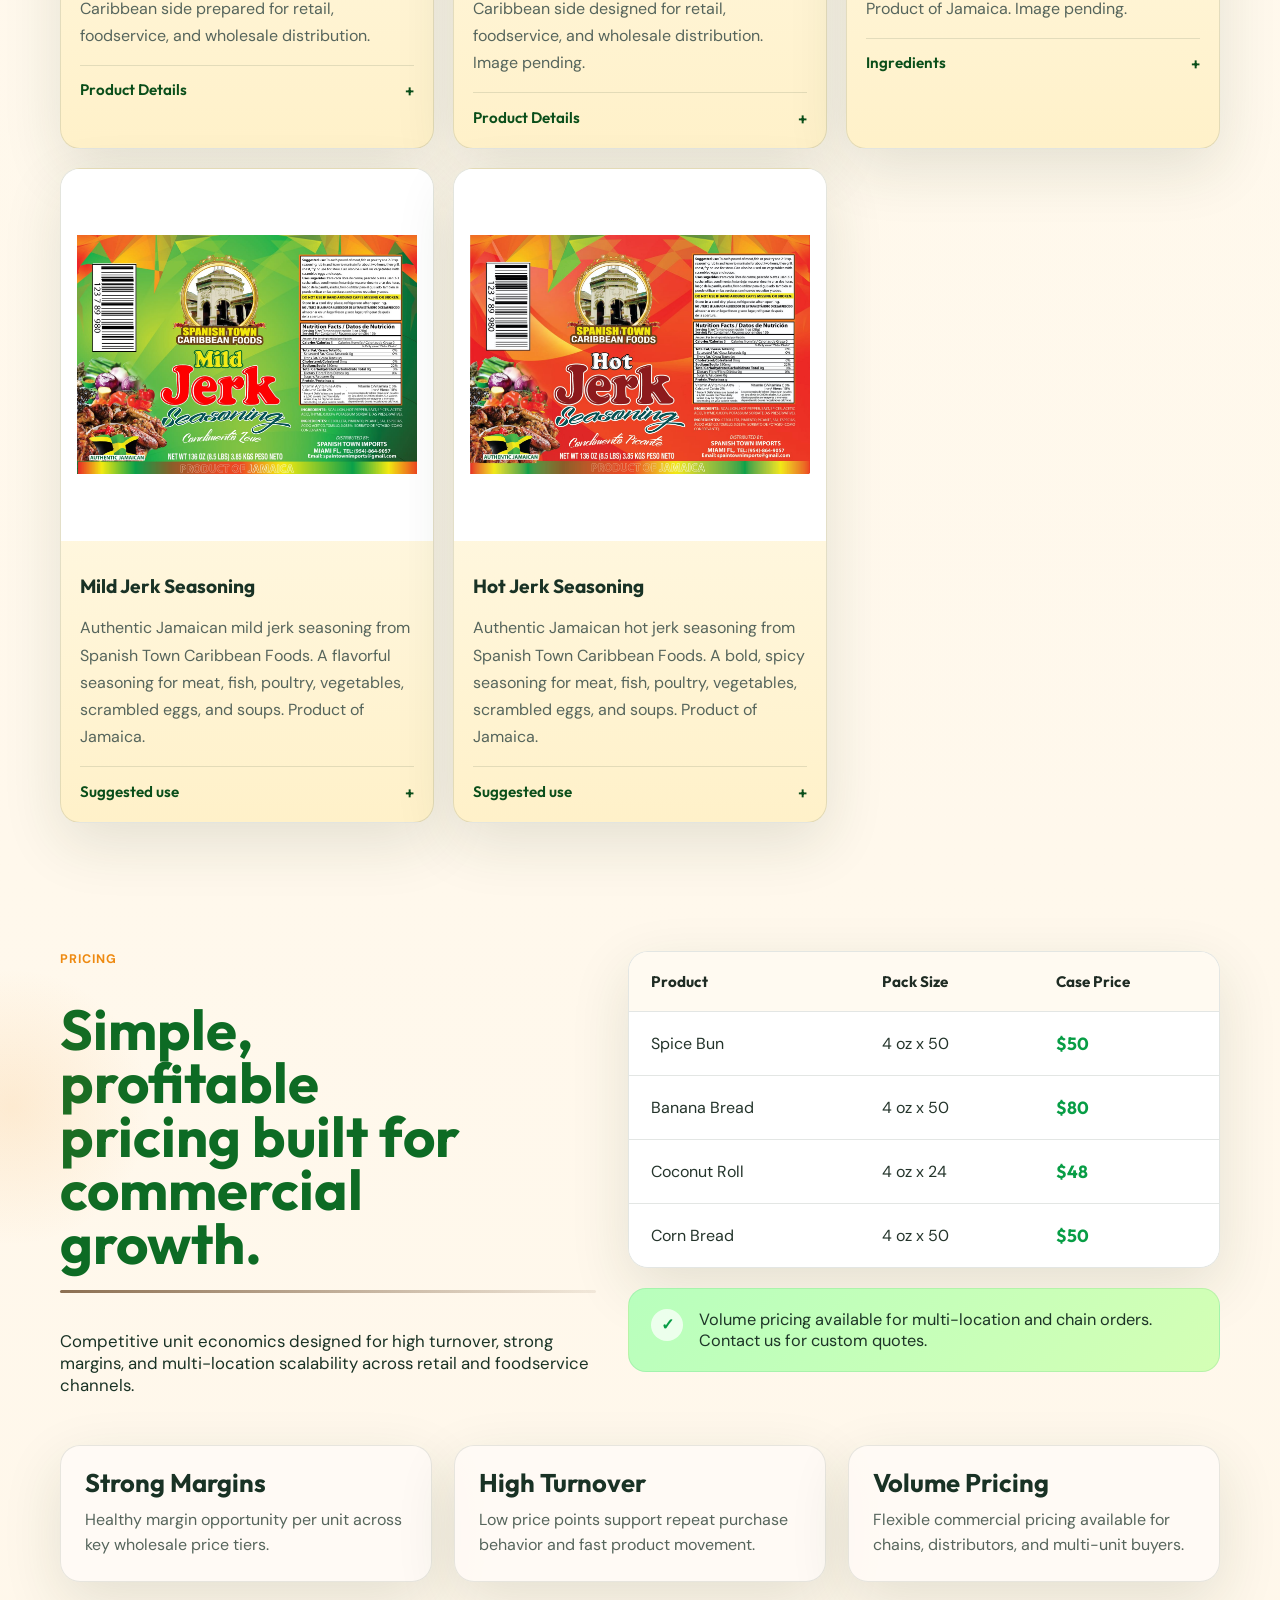
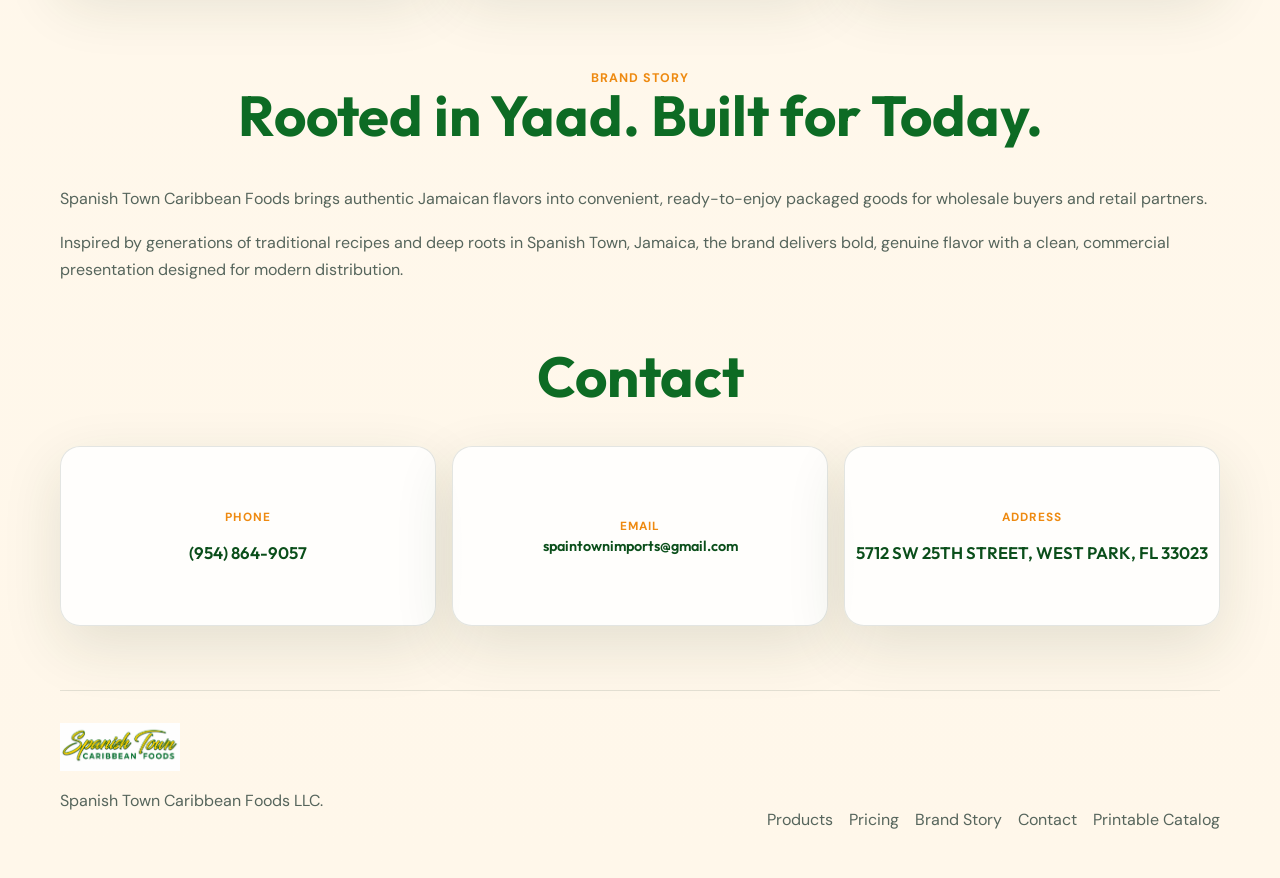
==== commit e7769844: "Add multilingual catalog and products" ====
--- a/index.html
+++ b/index.html
@@ -22,8 +22,8 @@
       <a class="brand" href="#top" aria-label="Spanish Town Caribbean Foods LLC">
         <img src="img/Logo1.png" alt="Spanish Town Caribbean Foods LLC logo" class="brand-logo">
         <div class="brand-copy">
-          <span class="brand-name">SPANISH TOWN CARIBBEAN FOODS LLC</span>
-          <span class="brand-tag">Wholesale Bakery Distribution</span>
+          <span class="brand-name" data-i18n="brand.name">SPANISH TOWN CARIBBEAN FOODS LLC</span>
+          <span class="brand-tag" data-i18n="brand.tag">Wholesale Bakery Distribution</span>
         </div>
       </a>
       <button class="menu-toggle" type="button" aria-expanded="false" aria-controls="site-menu">
@@ -33,11 +33,19 @@
         <span class="sr-only">Toggle navigation</span>
       </button>
       <nav class="site-nav" id="site-menu" aria-label="Primary navigation">
-        <a href="#catalog">Products</a>
-        <a href="#pricing">Pricing</a>
-        <a href="#about">Brand Story</a>
-        <a href="#contact">Contact</a>
-        <a class="nav-cta" href="catalog.html" target="_blank" rel="noopener">Download Catalog</a>
+        <a href="#catalog" data-i18n="nav.products">Products</a>
+        <a href="#pricing" data-i18n="nav.pricing">Pricing</a>
+        <a href="#about" data-i18n="nav.about">Brand Story</a>
+        <a href="#contact" data-i18n="nav.contact">Contact</a>
+        <a class="nav-cta" href="catalog.html" target="_blank" rel="noopener" data-i18n="nav.downloadCatalog">Download Catalog</a>
+        <div class="language-switcher" aria-label="Language" data-i18n-aria-label="language.label">
+          <button class="language-button" type="button" data-lang="en" aria-label="English" data-i18n-aria-label="language.english">
+            <img src="img/banderaBrit.jpg" alt="">
+          </button>
+          <button class="language-button" type="button" data-lang="es" aria-label="Spanish" data-i18n-aria-label="language.spanish">
+            <img src="img/banderaEsp.jpg" alt="">
+          </button>
+        </div>
       </nav>
     </div>
   </header>
@@ -52,9 +60,9 @@
         </div>
         <div class="container hero-banner-shell">
           <div class="hero-banner">
-            <p class="hero-kicker">Authentic Caribbean flavors, ready for wholesale distribution.</p>
+            <p class="hero-kicker" data-i18n="hero.kicker">Authentic Caribbean flavors, ready for wholesale distribution.</p>
             <h1 class="hero-title">
-              <span class="hero-title-line hero-title-warm">BAKERY PRODUCTS FOR WHOLESALE BUYERS</span>
+              <span class="hero-title-line hero-title-warm" data-i18n="hero.title">BAKERY PRODUCTS FOR WHOLESALE BUYERS</span>
             </h1>
           </div>
         </div>
@@ -64,7 +72,7 @@
     <section class="section catalog-section" id="catalog">
       <div class="container section-heading">
         <div>
-          <h2>Product Catalog</h2>
+          <h2 data-i18n="catalog.title">Product Catalog</h2>
         </div>
       </div>
       <div class="container catalog-filters" id="catalog-filters" aria-label="Product category filters"></div>
@@ -74,10 +82,10 @@
     <section class="section pricing-section" id="pricing">
       <div class="container pricing-shell">
         <div class="pricing-copy">
-          <p class="eyebrow">Pricing</p>
-          <h2>Simple, profitable pricing built for commercial growth.</h2>
+          <p class="eyebrow" data-i18n="pricing.eyebrow">Pricing</p>
+          <h2 data-i18n="pricing.title">Simple, profitable pricing built for commercial growth.</h2>
           <div class="pricing-rule"></div>
-          <p>
+          <p data-i18n="pricing.body">
             Competitive unit economics designed for high turnover, strong margins, and multi-location scalability across retail and foodservice channels.
           </p>
         </div>
@@ -86,83 +94,42 @@
             <table class="pricing-table">
               <thead>
                 <tr>
-                  <th>Product</th>
-                  <th>Pack Size</th>
-                  <th>Case Price</th>
+                  <th data-i18n="pricing.table.product">Product</th>
+                  <th data-i18n="pricing.table.packSize">Pack Size</th>
+                  <th data-i18n="pricing.table.casePrice">Case Price</th>
                 </tr>
               </thead>
-              <tbody>
-                <tr>
-                  <td>Spice Bun</td>
-                  <td>4 oz x 50</td>
-                  <td class="price-value">$50</td>
-                </tr>
-                <tr>
-                  <td>Banana Bread</td>
-                  <td>4 oz x 50</td>
-                  <td class="price-value">$80</td>
-                </tr>
-                <tr>
-                  <td>Coconut Roll</td>
-                  <td>4 oz x 24</td>
-                  <td class="price-value">$48</td>
-                </tr>
-                <tr>
-                  <td>Corn Bread</td>
-                  <td>4 oz x 50</td>
-                  <td class="price-value">$50</td>
-                </tr>
-              </tbody>
+              <tbody id="pricing-table-body"></tbody>
             </table>
           </div>
           <div class="pricing-banner">
             <span class="pricing-banner-icon">✓</span>
-            <p>Volume pricing available for multi-location and chain orders. Contact us for custom quotes.</p>
+            <p data-i18n="pricing.banner">Volume pricing available for multi-location and chain orders. Contact us for custom quotes.</p>
           </div>
         </div>
       </div>
-      <div class="container pricing-highlights">
-        <article class="pricing-card">
-          <h3>Strong Margins</h3>
-          <p>Healthy margin opportunity per unit across key wholesale price tiers.</p>
-        </article>
-        <article class="pricing-card">
-          <h3>High Turnover</h3>
-          <p>Low price points support repeat purchase behavior and fast product movement.</p>
-        </article>
-        <article class="pricing-card">
-          <h3>Volume Pricing</h3>
-          <p>Flexible commercial pricing available for chains, distributors, and multi-unit buyers.</p>
-        </article>
-      </div>
+      <div class="container pricing-highlights" id="pricing-highlights"></div>
     </section>
 
     <section class="section about-section" id="about">
       <div class="container section-stack">
         <div class="section-heading section-heading-simple about-heading">
-          <p class="eyebrow">Brand Story</p>
-          <h2>Rooted in Yaad. Built for Today.</h2>
+          <p class="eyebrow" data-i18n="about.eyebrow">Brand Story</p>
+          <h2 data-i18n="about.title">Rooted in Yaad. Built for Today.</h2>
         </div>
-        <div class="about-copy about-copy-full">
-          <p>
-            Spanish Town Caribbean Foods brings authentic Jamaican flavors into convenient, ready-to-enjoy packaged goods for wholesale buyers and retail partners.
-          </p>
-          <p>
-            Inspired by generations of traditional recipes and deep roots in Spanish Town, Jamaica, the brand delivers bold, genuine flavor with a clean, commercial presentation designed for modern distribution.
-          </p>
-        </div>
+        <div class="about-copy about-copy-full" id="about-paragraphs"></div>
       </div>
     </section>
 
     <section class="section contact-section" id="contact">
       <div class="container section-stack">
         <div class="section-heading section-heading-simple contact-copy">
-          <h2>Contact</h2>
+          <h2 data-i18n="contact.title">Contact</h2>
         </div>
         <div class="contact-cards contact-cards-uniform">
           <article class="contact-card">
-            <span class="contact-label">Phone</span>
-            <a href="tel:+19548649057">(954) 864-9057</a>
+            <span class="contact-label" data-i18n="contact.phone">Phone</span>
+            <a href="tel:+19548649057" data-i18n="contact.phoneValue">(954) 864-9057</a>
           </article>
           <a
             class="contact-card contact-card-link"
@@ -171,18 +138,18 @@
             rel="noopener"
             aria-label="Send email to spaintownimports@gmail.com"
           >
-            <span class="contact-label">Email</span>
-            <span class="contact-value">spaintownimports@gmail.com</span>
+            <span class="contact-label" data-i18n="contact.email">Email</span>
+            <span class="contact-value" data-i18n="contact.emailValue">spaintownimports@gmail.com</span>
           </a>
           <article class="contact-card">
-            <span class="contact-label">Address</span>
+            <span class="contact-label" data-i18n="contact.address">Address</span>
             <a
               class="contact-value"
               href="https://www.google.com/maps/search/?api=1&query=5712+SW+25TH+STREET,+WEST+PARK,+FL+33023"
               target="_blank"
               rel="noopener"
             >
-              5712 SW 25TH STREET, WEST PARK, FL 33023
+              <span data-i18n="contact.addressValue">5712 SW 25TH STREET, WEST PARK, FL 33023</span>
             </a>
           </article>
         </div>
@@ -194,20 +161,22 @@
     <div class="container footer-shell">
       <div>
         <img src="img/Logo1.png" alt="Spanish Town Caribbean Foods LLC logo" class="footer-logo">
-        <p>
-          Spanish Town Caribbean Foods LLC.
-        </p>
+        <p><span data-i18n="brand.printName">Spanish Town Caribbean Foods LLC</span>.</p>
       </div>
       <div class="footer-links">
-        <a href="#catalog">Products</a>
-        <a href="#pricing">Pricing</a>
-        <a href="#about">Brand Story</a>
-        <a href="#contact">Contact</a>
-        <a href="catalog.html" target="_blank" rel="noopener">Printable Catalog</a>
+        <a href="#catalog" data-i18n="nav.products">Products</a>
+        <a href="#pricing" data-i18n="nav.pricing">Pricing</a>
+        <a href="#about" data-i18n="nav.about">Brand Story</a>
+        <a href="#contact" data-i18n="nav.contact">Contact</a>
+        <a href="catalog.html" target="_blank" rel="noopener" data-i18n="nav.printableCatalog">Printable Catalog</a>
       </div>
     </div>
   </footer>
 
+  <button class="scroll-top-button" type="button" aria-label="Back to top" data-i18n-aria-label="scrollTop.label">
+    ↑
+  </button>
+
   <script src="script.js"></script>
 </body>
 </html>
--- a/styles.css
+++ b/styles.css
@@ -145,6 +145,45 @@
   color: var(--green-deep);
 }
 
+.language-switcher {
+  display: inline-flex;
+  align-items: center;
+  gap: 0.45rem;
+}
+
+.language-button {
+  width: 38px;
+  height: 38px;
+  display: inline-flex;
+  align-items: center;
+  justify-content: center;
+  padding: 0;
+  border: 2px solid transparent;
+  border-radius: 999px;
+  background: rgba(255, 255, 255, 0.76);
+  box-shadow: 0 8px 18px rgba(19, 41, 25, 0.1);
+  cursor: pointer;
+  transition: transform 180ms ease, border-color 180ms ease, box-shadow 180ms ease;
+}
+
+.language-button:hover,
+.language-button:focus-visible {
+  transform: translateY(-2px);
+  border-color: rgba(13, 107, 36, 0.28);
+}
+
+.language-button.is-active {
+  border-color: var(--green);
+  box-shadow: 0 10px 22px rgba(13, 107, 36, 0.18);
+}
+
+.language-button img {
+  width: 26px;
+  height: 26px;
+  border-radius: 50%;
+  object-fit: cover;
+}
+
 .nav-cta,
 .button {
   display: inline-flex;
@@ -381,6 +420,10 @@
   background: rgba(255, 255, 255, 0.65);
   border: 1px solid rgba(13, 107, 36, 0.16);
   color: var(--green-deep);
+}
+
+.scroll-top-button {
+  display: none;
 }
 
 .product-index {
@@ -965,8 +1008,13 @@
 
 .print-actions {
   display: flex;
+  align-items: center;
   gap: 0.8rem;
   flex-wrap: wrap;
+}
+
+.print-language-switcher {
+  margin-right: 0.25rem;
 }
 
 .print-note {
@@ -1040,6 +1088,18 @@
 
   .contact-cards {
     grid-template-columns: 1fr;
+  }
+
+  .contact-card {
+    width: 100%;
+    min-width: 0;
+  }
+
+  .contact-value,
+  .contact-card a {
+    max-width: 100%;
+    white-space: normal;
+    overflow-wrap: anywhere;
   }
 
   .hero-carousel,
@@ -1101,8 +1161,45 @@
     display: flex;
   }
 
+  .language-switcher {
+    justify-content: center;
+    padding-top: 0.25rem;
+  }
+
+  .scroll-top-button {
+    position: fixed;
+    right: 1rem;
+    bottom: 1rem;
+    z-index: 30;
+    width: 48px;
+    height: 48px;
+    display: inline-flex;
+    align-items: center;
+    justify-content: center;
+    border: 0;
+    border-radius: 50%;
+    background: linear-gradient(135deg, var(--green) 0%, var(--green-deep) 100%);
+    color: #fff;
+    box-shadow: 0 14px 28px rgba(13, 107, 36, 0.28);
+    font-family: "Outfit", sans-serif;
+    font-size: 1.45rem;
+    font-weight: 800;
+    line-height: 1;
+    opacity: 0;
+    pointer-events: none;
+    transform: translateY(12px);
+    transition: opacity 180ms ease, transform 180ms ease;
+  }
+
+  .scroll-top-button.is-visible {
+    opacity: 1;
+    pointer-events: auto;
+    transform: translateY(0);
+  }
+
   .hero-grid,
   .section-heading,
+  .pricing-shell,
   .hero-band-grid,
   .product-grid,
   .footer-shell,
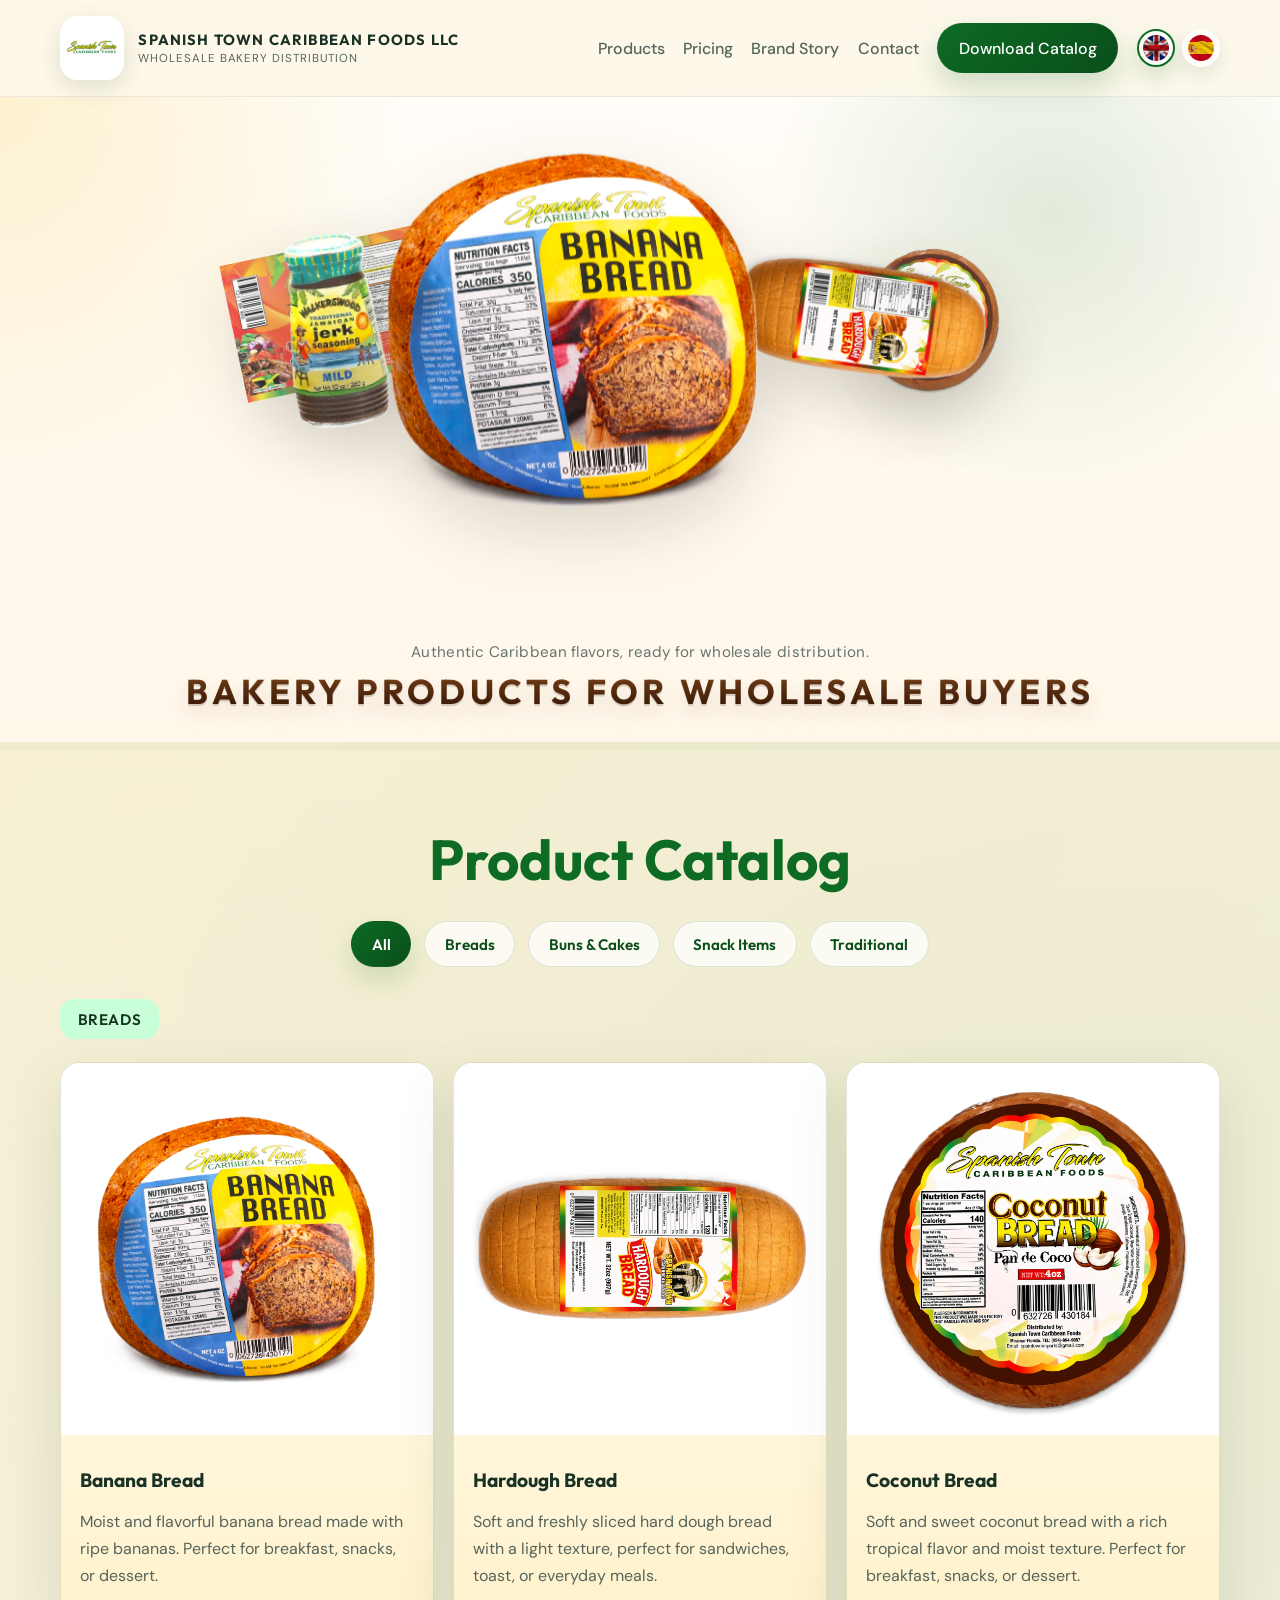
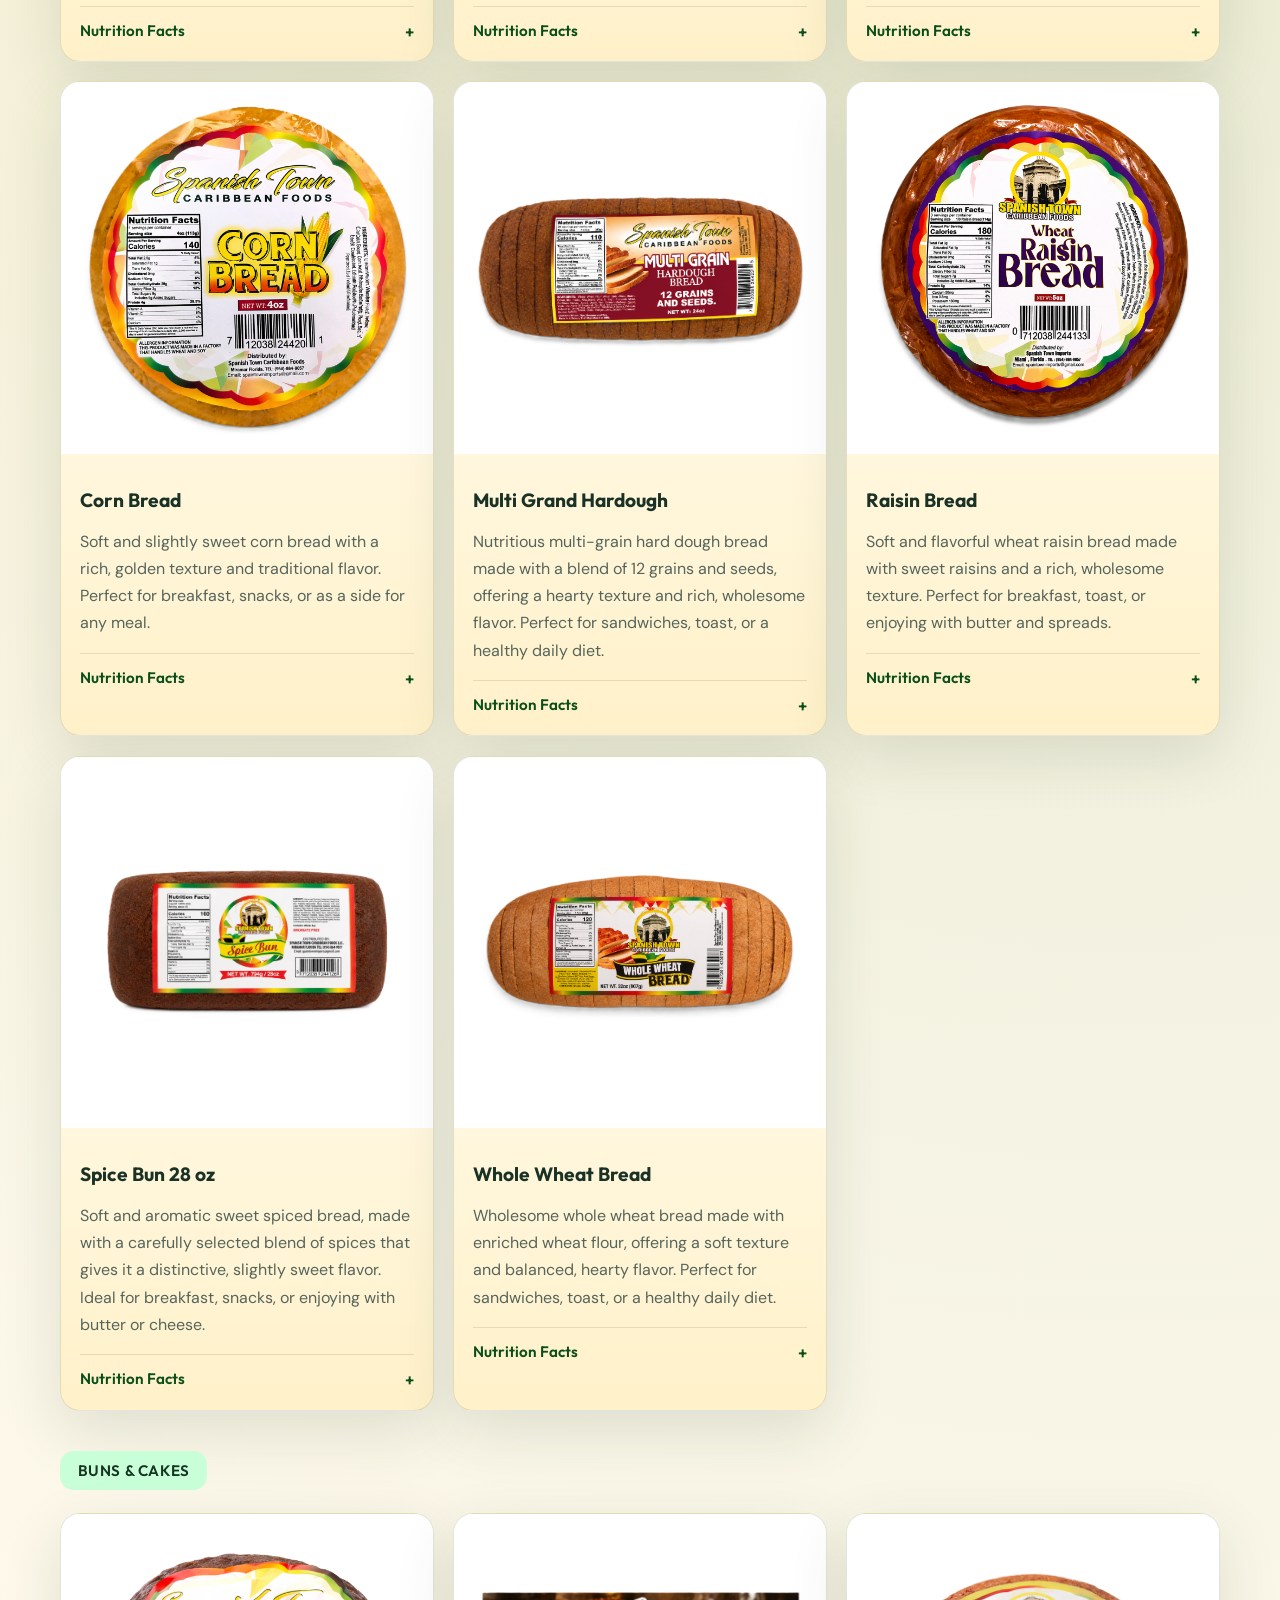
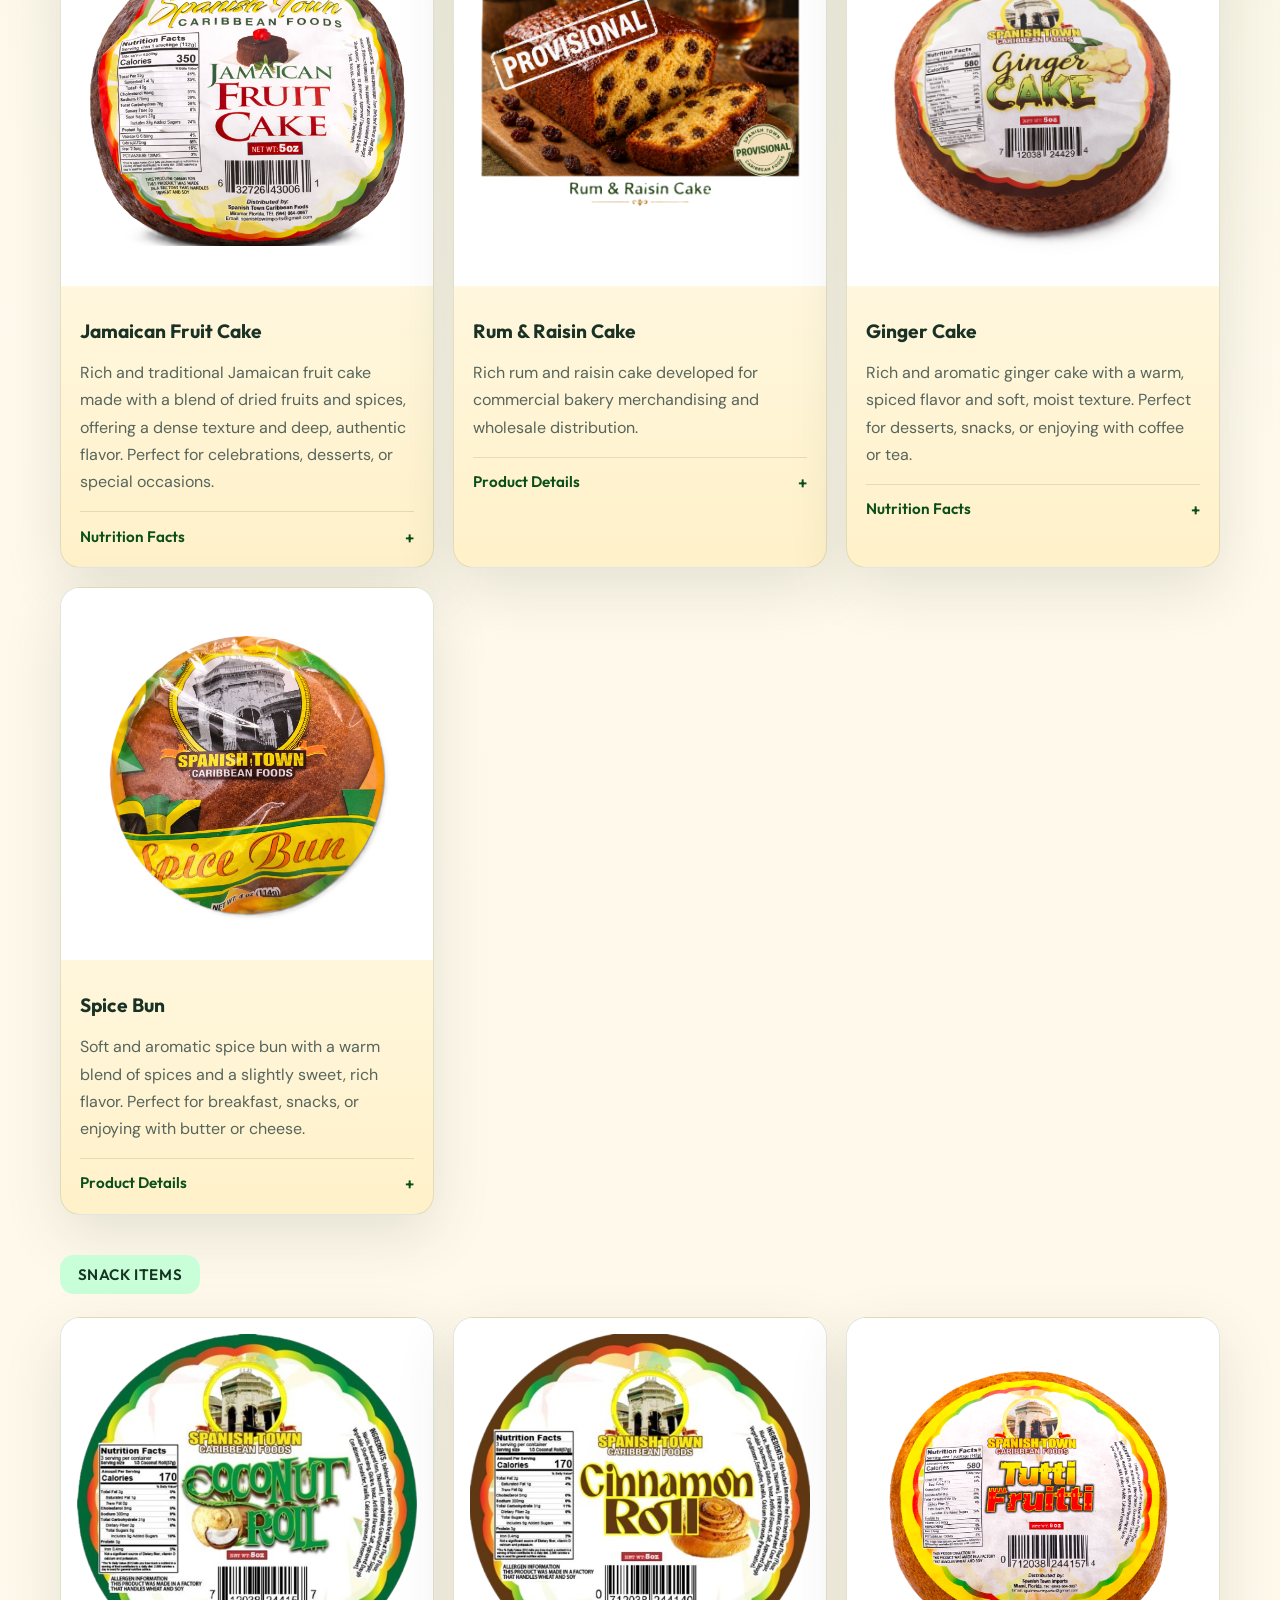
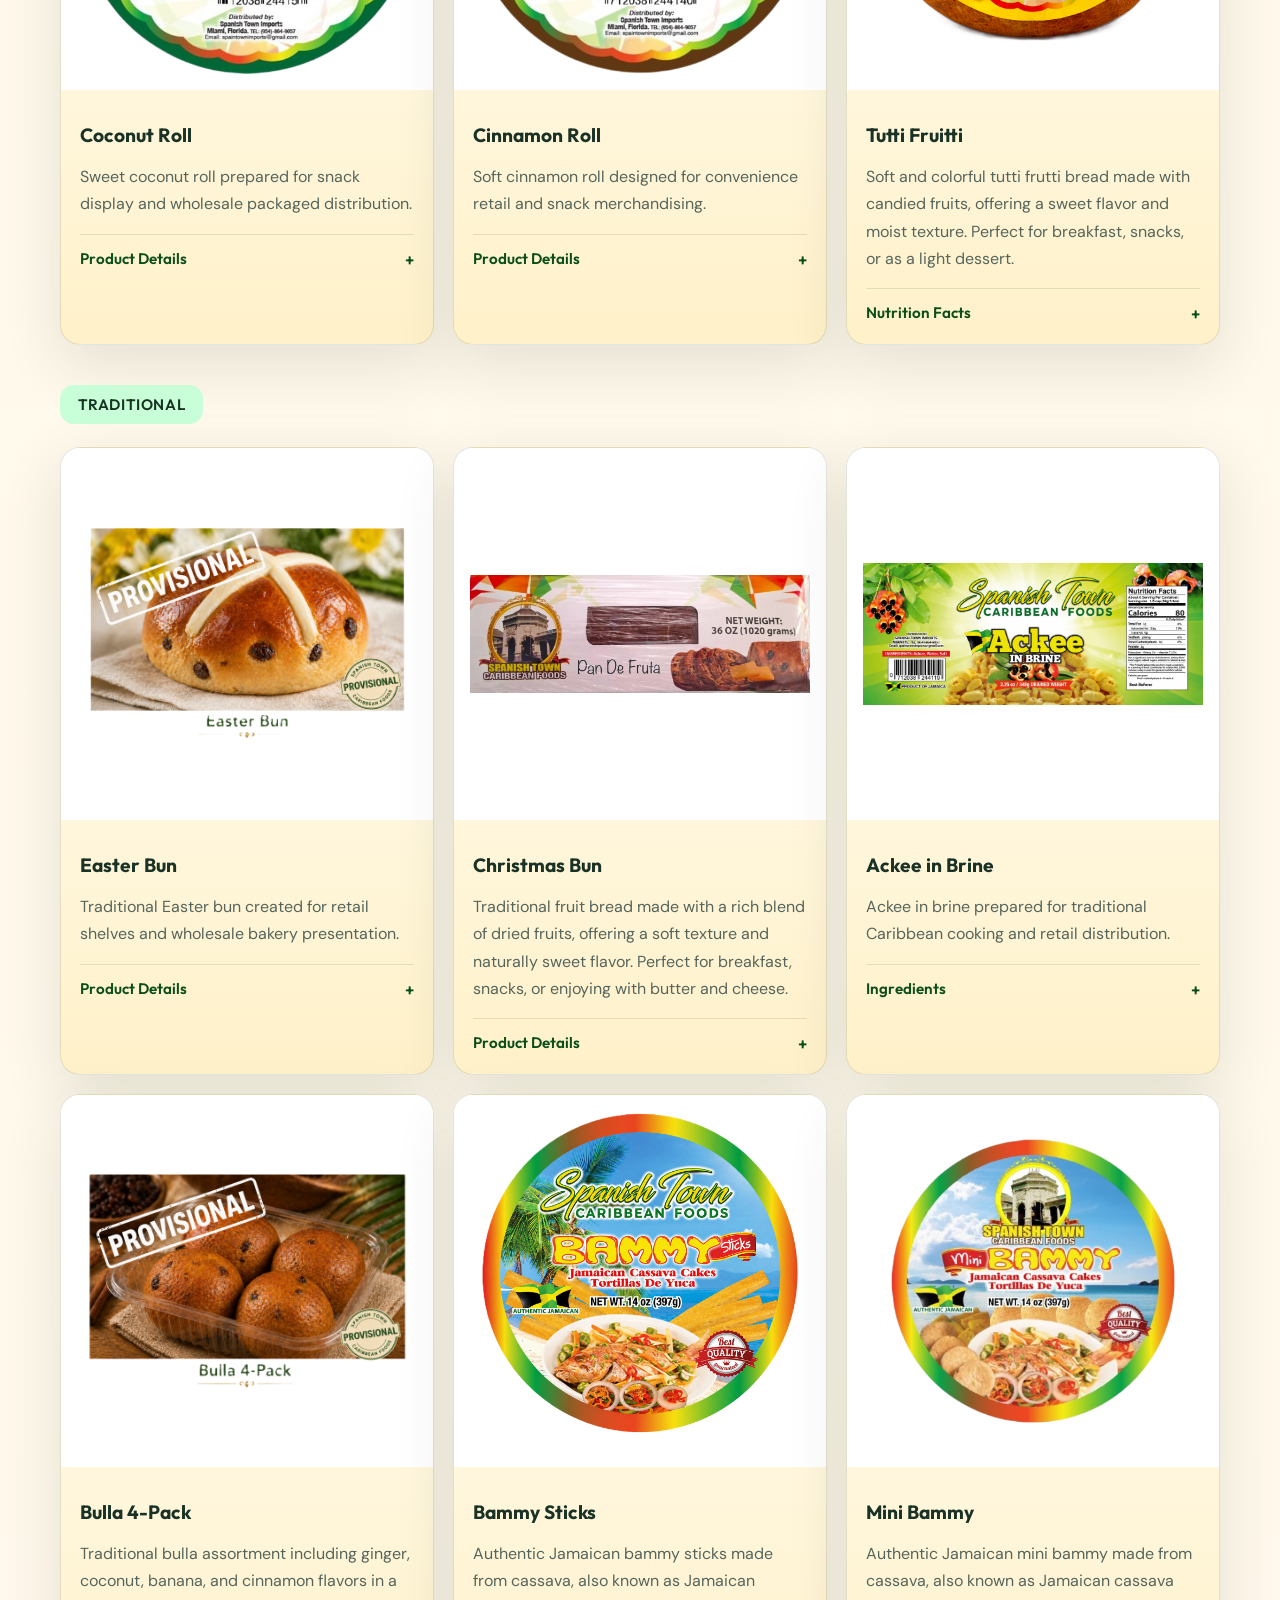
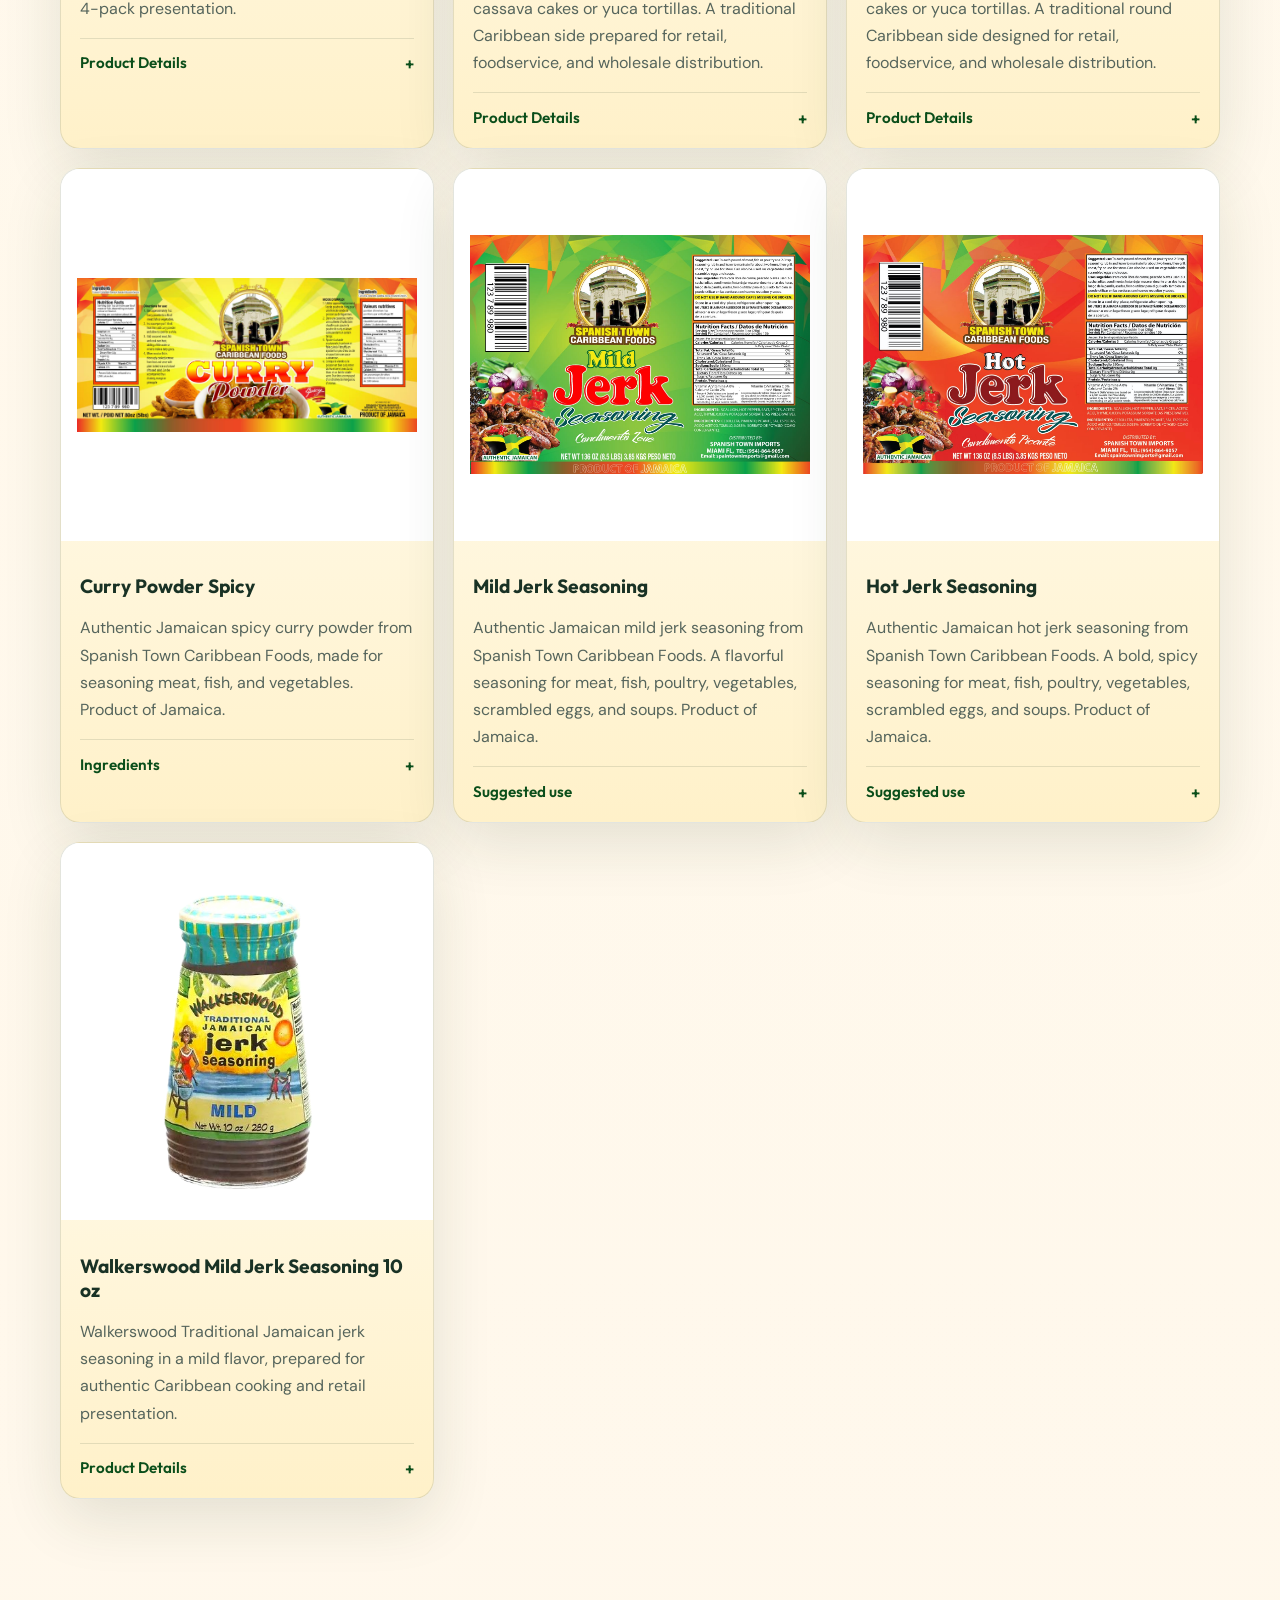
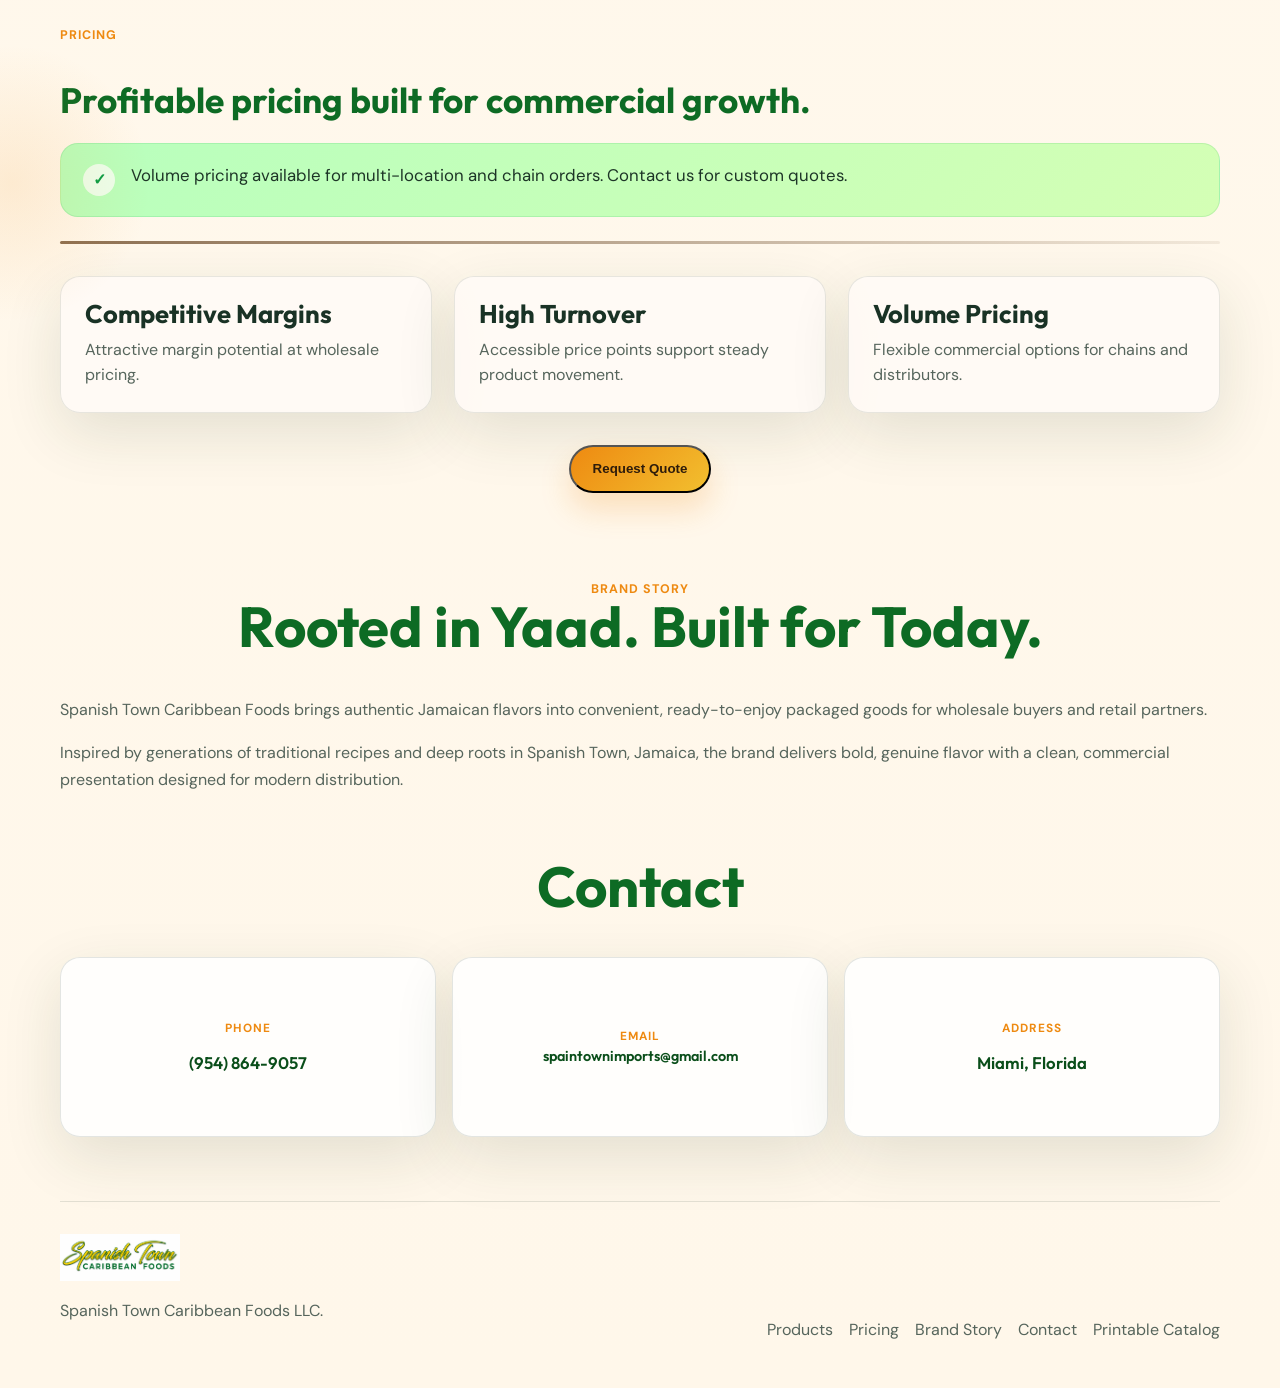
==== commit 582d948f: "formulario, diseño" ====
--- a/index.html
+++ b/index.html
@@ -84,31 +84,17 @@
         <div class="pricing-copy">
           <p class="eyebrow" data-i18n="pricing.eyebrow">Pricing</p>
           <h2 data-i18n="pricing.title">Simple, profitable pricing built for commercial growth.</h2>
-          <div class="pricing-rule"></div>
-          <p data-i18n="pricing.body">
-            Competitive unit economics designed for high turnover, strong margins, and multi-location scalability across retail and foodservice channels.
-          </p>
-        </div>
-        <div class="pricing-panel">
-          <div class="pricing-table-wrap">
-            <table class="pricing-table">
-              <thead>
-                <tr>
-                  <th data-i18n="pricing.table.product">Product</th>
-                  <th data-i18n="pricing.table.packSize">Pack Size</th>
-                  <th data-i18n="pricing.table.casePrice">Case Price</th>
-                </tr>
-              </thead>
-              <tbody id="pricing-table-body"></tbody>
-            </table>
-          </div>
           <div class="pricing-banner">
             <span class="pricing-banner-icon">✓</span>
             <p data-i18n="pricing.banner">Volume pricing available for multi-location and chain orders. Contact us for custom quotes.</p>
           </div>
+          <div class="pricing-rule"></div>
         </div>
       </div>
       <div class="container pricing-highlights" id="pricing-highlights"></div>
+      <div class="container quote-cta">
+        <button class="button button-primary" type="button" id="quote-open-button">Request Quote</button>
+      </div>
     </section>
 
     <section class="section about-section" id="about">
@@ -177,6 +163,71 @@
     ↑
   </button>
 
+  <div class="quote-modal" id="quote-modal" hidden>
+    <div class="quote-modal-backdrop" data-quote-close></div>
+    <div class="quote-dialog" role="dialog" aria-modal="true" aria-labelledby="quote-title">
+      <button class="quote-close-button" type="button" id="quote-close-button" aria-label="Close">×</button>
+
+      <div class="quote-view" id="quote-form-view">
+        <p class="eyebrow" id="quote-eyebrow">Request Quote</p>
+        <h2 id="quote-title">Request Quote</h2>
+        <p class="quote-intro" id="quote-intro"></p>
+
+        <form class="quote-form" id="quote-form" action="https://formspree.io/f/mlgakqkk" method="POST" novalidate>
+          <!-- Add your Formspree endpoint to the action attribute above when it is ready. -->
+          <input type="hidden" name="Products" id="quote-products-summary">
+
+          <div class="quote-field-grid">
+            <label class="quote-field">
+              <span id="quote-business-label">Business Name</span>
+              <input type="text" name="Business Name" id="quote-business-name" required>
+            </label>
+            <label class="quote-field">
+              <span id="quote-contact-label">Contact Name</span>
+              <input type="text" name="Contact Name" id="quote-contact-name" required>
+            </label>
+            <label class="quote-field">
+              <span id="quote-email-label">Email</span>
+              <input type="email" name="Email" id="quote-email" required>
+            </label>
+            <label class="quote-field">
+              <span id="quote-phone-label">Phone</span>
+              <input type="tel" name="Phone" id="quote-phone">
+            </label>
+          </div>
+
+          <div class="quote-products-heading">
+            <h3 id="quote-products-title">Products</h3>
+            <p id="quote-products-help"></p>
+          </div>
+          <div class="quote-products" id="quote-products"></div>
+
+          <label class="quote-field quote-notes-field">
+            <span id="quote-notes-label">Notes</span>
+            <textarea name="Notes" id="quote-notes" rows="4"></textarea>
+          </label>
+
+          <p class="quote-error" id="quote-error" role="alert"></p>
+
+          <div class="quote-actions">
+            <button class="button button-primary" type="button" id="quote-review-button">Review Request</button>
+          </div>
+        </form>
+      </div>
+
+      <div class="quote-view" id="quote-review-view" hidden>
+        <p class="eyebrow" id="quote-review-eyebrow">Review</p>
+        <h2 id="quote-review-title">Review Request</h2>
+        <div class="quote-review-summary" id="quote-review-summary"></div>
+        <p class="quote-error" id="quote-submit-status" role="status"></p>
+        <div class="quote-actions quote-actions-split">
+          <button class="button button-secondary" type="button" id="quote-edit-button">Back / Edit Selection</button>
+          <button class="button button-primary" type="button" id="quote-submit-button">Send Request</button>
+        </div>
+      </div>
+    </div>
+  </div>
+
   <script src="script.js"></script>
 </body>
 </html>
--- a/styles.css
+++ b/styles.css
@@ -747,20 +747,18 @@
 }
 
 .pricing-shell {
-  display: grid;
-  grid-template-columns: 0.95fr 1.05fr;
-  gap: 2rem;
-  align-items: start;
+  display: block;
 }
 
 .pricing-copy {
   display: grid;
-  gap: 1.25rem;
+  gap: 1.5rem;
 }
 
 .pricing-copy h2 {
-  max-width: 11ch;
-  line-height: 0.95;
+  max-width: 100%;
+  font-size: clamp(2rem, 2.75vw, 3rem);
+  line-height: 1;
 }
 
 .pricing-copy p:last-child {
@@ -769,15 +767,10 @@
 }
 
 .pricing-rule {
-  width: min(100%, 620px);
+  width: 100%;
   height: 3px;
   border-radius: 999px;
   background: linear-gradient(90deg, rgba(91, 53, 16, 0.7), rgba(91, 53, 16, 0.08));
-}
-
-.pricing-panel {
-  display: grid;
-  gap: 1.25rem;
 }
 
 .pricing-table-wrap {
@@ -877,6 +870,339 @@
   margin: 0;
   color: var(--muted);
   line-height: 1.55;
+}
+
+.quote-cta {
+  display: flex;
+  justify-content: center;
+  margin-top: 2rem;
+}
+
+.quote-modal[hidden] {
+  display: none;
+}
+
+.quote-modal {
+  position: fixed;
+  inset: 0;
+  z-index: 1000;
+  display: grid;
+  place-items: center;
+  padding: 1.5rem;
+}
+
+.quote-modal-open {
+  overflow: hidden;
+}
+
+.quote-modal-backdrop {
+  position: absolute;
+  inset: 0;
+  background: rgba(12, 28, 18, 0.58);
+  backdrop-filter: blur(6px);
+}
+
+.quote-dialog {
+  position: relative;
+  width: min(1080px, 100%);
+  max-height: min(88vh, 920px);
+  overflow: auto;
+  padding: clamp(1.25rem, 3vw, 2rem);
+  border-radius: 22px;
+  background: linear-gradient(180deg, #fffaf2, #fff7df);
+  border: 1px solid rgba(25, 50, 37, 0.14);
+  box-shadow: 0 30px 80px rgba(0, 0, 0, 0.26);
+}
+
+.quote-close-button {
+  position: absolute;
+  top: 1rem;
+  right: 1rem;
+  width: 40px;
+  height: 40px;
+  border: 0;
+  border-radius: 999px;
+  background: rgba(255, 255, 255, 0.78);
+  color: var(--green-deep);
+  font-size: 1.45rem;
+  font-weight: 700;
+  cursor: pointer;
+}
+
+.quote-view h2 {
+  color: var(--green);
+  font-size: clamp(2rem, 3.2vw, 3rem);
+  line-height: 1;
+  margin: 0 3rem 0.85rem 0;
+  white-space: nowrap;
+}
+
+.quote-intro,
+.quote-products-heading p {
+  color: var(--muted);
+  line-height: 1.6;
+}
+
+.quote-form {
+  display: grid;
+  gap: 1.4rem;
+}
+
+.quote-field-grid {
+  display: grid;
+  grid-template-columns: repeat(2, minmax(0, 1fr));
+  gap: 1rem;
+}
+
+.quote-field {
+  display: grid;
+  gap: 0.45rem;
+  color: var(--green-deep);
+  font-weight: 700;
+}
+
+.quote-field input,
+.quote-field textarea {
+  width: 100%;
+  border: 1px solid rgba(25, 50, 37, 0.16);
+  border-radius: 14px;
+  background: rgba(255, 255, 255, 0.86);
+  color: #1d3527;
+  font: inherit;
+  padding: 0.85rem 0.95rem;
+}
+
+.quote-field textarea {
+  resize: vertical;
+}
+
+.quote-products-heading {
+  display: grid;
+  gap: 0.25rem;
+}
+
+.quote-products-heading h3,
+.quote-review-summary h3 {
+  color: var(--green-deep);
+  font-size: 1.2rem;
+}
+
+.quote-products {
+  max-height: 340px;
+  overflow: auto;
+  border: 1px solid rgba(25, 50, 37, 0.12);
+  border-radius: 18px;
+  background: rgba(255, 255, 255, 0.58);
+}
+
+.quote-product-table {
+  min-width: 820px;
+}
+
+.quote-product-row {
+  display: grid;
+  grid-template-columns: 44px minmax(280px, 1fr) 180px 280px;
+  align-items: center;
+  border-bottom: 1px solid rgba(25, 50, 37, 0.1);
+}
+
+.quote-product-row:last-child {
+  border-bottom: 0;
+}
+
+.quote-product-head {
+  position: sticky;
+  top: 0;
+  z-index: 1;
+  background: #fff8e9;
+  color: var(--green-deep);
+  font-family: "Outfit", sans-serif;
+  font-weight: 800;
+}
+
+.quote-product-row > * {
+  min-height: 72px;
+  padding: 0.85rem;
+  border-right: 1px solid rgba(25, 50, 37, 0.08);
+}
+
+.quote-product-row > *:last-child {
+  border-right: 0;
+}
+
+.quote-check-cell {
+  display: flex;
+  align-items: center;
+  justify-content: center;
+}
+
+.quote-check-cell input {
+  accent-color: var(--green);
+}
+
+.quote-product-info {
+  display: grid;
+  grid-template-columns: 64px 1fr;
+  gap: 0.85rem;
+  align-items: center;
+}
+
+.quote-product-info img,
+.quote-review-product img {
+  width: 64px;
+  height: 52px;
+  object-fit: contain;
+  border-radius: 10px;
+  background: #fff;
+  border: 1px solid rgba(25, 50, 37, 0.08);
+}
+
+.quote-product-info strong,
+.quote-product-info small {
+  display: block;
+}
+
+.quote-product-info small,
+.quote-review-product small {
+  margin-top: 0.25rem;
+  color: var(--muted);
+  line-height: 1.4;
+}
+
+.quote-units-cell {
+  display: flex;
+  align-items: center;
+  color: var(--green-deep);
+  font-weight: 700;
+}
+
+.quote-case-controls {
+  display: grid;
+  grid-template-columns: minmax(110px, 1fr) auto minmax(100px, 1fr);
+  gap: 0.65rem;
+  align-items: center;
+}
+
+.quote-case-controls select,
+.quote-case-controls input {
+  width: 100%;
+  border: 1px solid rgba(25, 50, 37, 0.16);
+  border-radius: 12px;
+  background: rgba(255, 255, 255, 0.9);
+  color: #1d3527;
+  font: inherit;
+  padding: 0.75rem 0.8rem;
+}
+
+.quote-or {
+  color: var(--muted);
+  font-weight: 700;
+  text-align: center;
+}
+
+.quote-error {
+  min-height: 1.5rem;
+  color: #9f2d13;
+  font-weight: 700;
+}
+
+.quote-actions {
+  display: flex;
+  justify-content: flex-end;
+  gap: 0.85rem;
+  flex-wrap: wrap;
+}
+
+.quote-actions-split {
+  justify-content: space-between;
+}
+
+.quote-review-summary {
+  display: grid;
+  gap: 1rem;
+  margin-top: 1rem;
+}
+
+.quote-review-summary section {
+  padding: 1rem;
+  border: 1px solid rgba(25, 50, 37, 0.12);
+  border-radius: 16px;
+  background: rgba(255, 255, 255, 0.68);
+}
+
+.quote-review-summary p {
+  margin: 0.4rem 0 0;
+  color: var(--muted);
+}
+
+.quote-review-summary ul {
+  display: grid;
+  gap: 0.65rem;
+  margin: 0.65rem 0 0;
+  padding: 0;
+  list-style: none;
+}
+
+.quote-review-product {
+  display: grid;
+  grid-template-columns: 64px 1fr auto;
+  gap: 0.85rem;
+  align-items: center;
+  padding: 0.65rem;
+  border: 1px solid rgba(25, 50, 37, 0.08);
+  border-radius: 12px;
+  background: rgba(255, 255, 255, 0.58);
+  color: var(--muted);
+}
+
+.quote-review-product strong,
+.quote-review-product span {
+  color: var(--green-deep);
+}
+
+.quote-review-product span {
+  font-weight: 800;
+  white-space: nowrap;
+}
+
+.thank-you-page {
+  min-height: 100vh;
+  display: grid;
+  place-items: center;
+  padding: clamp(1.25rem, 4vw, 3rem);
+  background:
+    radial-gradient(circle at 20% 20%, rgba(238, 138, 17, 0.12), transparent 32%),
+    linear-gradient(180deg, #fffaf1, #fff4d7);
+}
+
+.thank-you-card {
+  width: min(720px, 100%);
+  padding: clamp(1.5rem, 5vw, 3rem);
+  border-radius: 24px;
+  background: rgba(255, 255, 255, 0.78);
+  border: 1px solid rgba(25, 50, 37, 0.12);
+  box-shadow: var(--shadow);
+  text-align: center;
+}
+
+.thank-you-logo {
+  width: min(220px, 70%);
+  height: auto;
+  margin-bottom: 1.25rem;
+}
+
+.thank-you-card h1 {
+  color: var(--green);
+  font-size: clamp(2.5rem, 7vw, 4.4rem);
+  line-height: 0.95;
+}
+
+.thank-you-card p:not(.eyebrow) {
+  max-width: 560px;
+  margin: 1rem auto 1.6rem;
+  color: var(--muted);
+  font-size: 1.08rem;
+  line-height: 1.65;
 }
 
 .contact-section {
@@ -1131,9 +1457,71 @@
   .pricing-highlights {
     grid-template-columns: 1fr;
   }
+
+  .quote-field-grid {
+    grid-template-columns: 1fr;
+  }
+
+  .quote-product-table {
+    min-width: 0;
+  }
+
+  .quote-product-head {
+    display: none;
+  }
+
+  .quote-product-row {
+    grid-template-columns: 42px 1fr;
+    padding: 0.8rem 0;
+  }
+
+  .quote-product-row > * {
+    min-height: auto;
+    padding: 0.45rem 0.8rem;
+    border-right: 0;
+  }
+
+  .quote-product-info,
+  .quote-units-cell,
+  .quote-case-controls {
+    grid-column: 2;
+  }
+
+  .quote-case-controls {
+    grid-template-columns: 1fr;
+  }
+
+  .quote-or {
+    text-align: left;
+  }
+
+  .quote-review-product {
+    grid-template-columns: 56px 1fr;
+  }
+
+  .quote-review-product span {
+    grid-column: 2;
+  }
+
+  .quote-dialog {
+    max-height: 92vh;
+  }
+
+  .quote-actions,
+  .quote-actions-split {
+    justify-content: stretch;
+  }
+
+  .quote-actions .button {
+    width: 100%;
+  }
 }
 
 @media (max-width: 780px) {
+  .quote-view h2 {
+    white-space: normal;
+  }
+
   .site-header {
     padding: 0.8rem 0;
   }
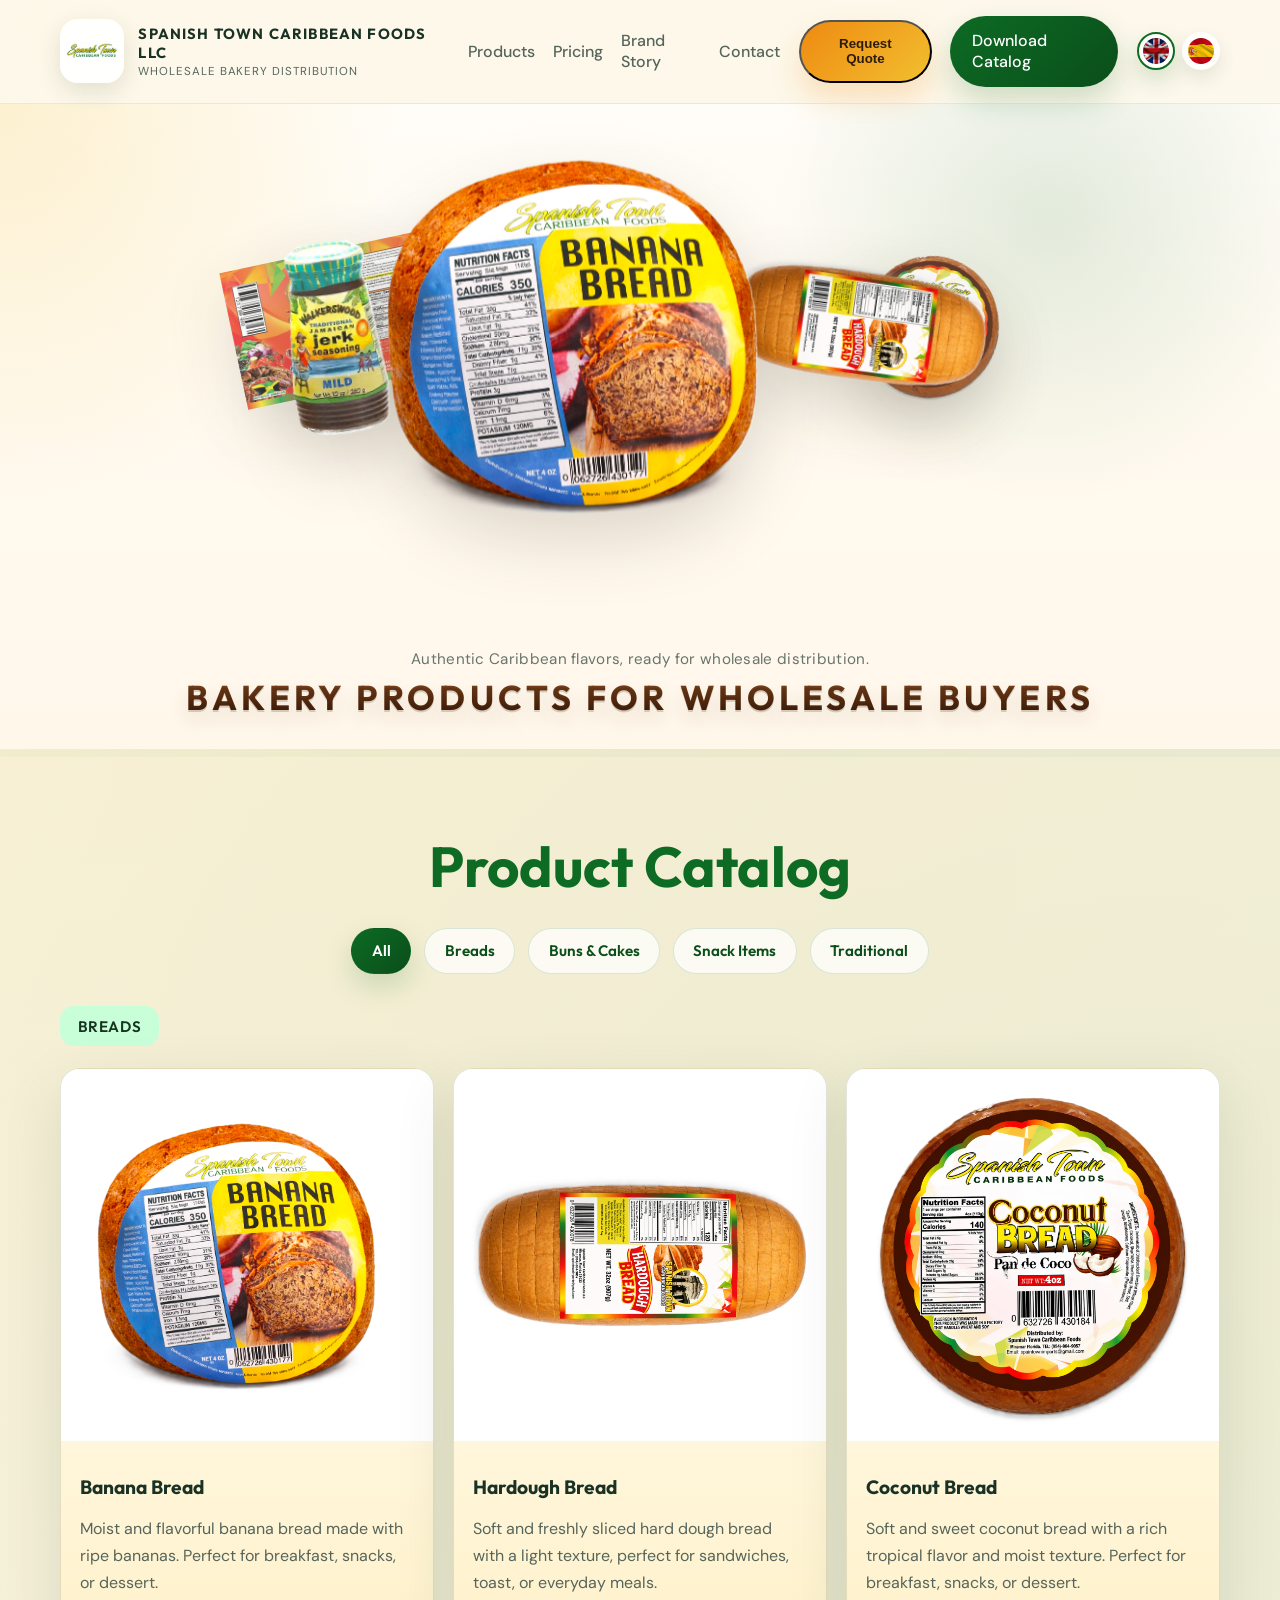
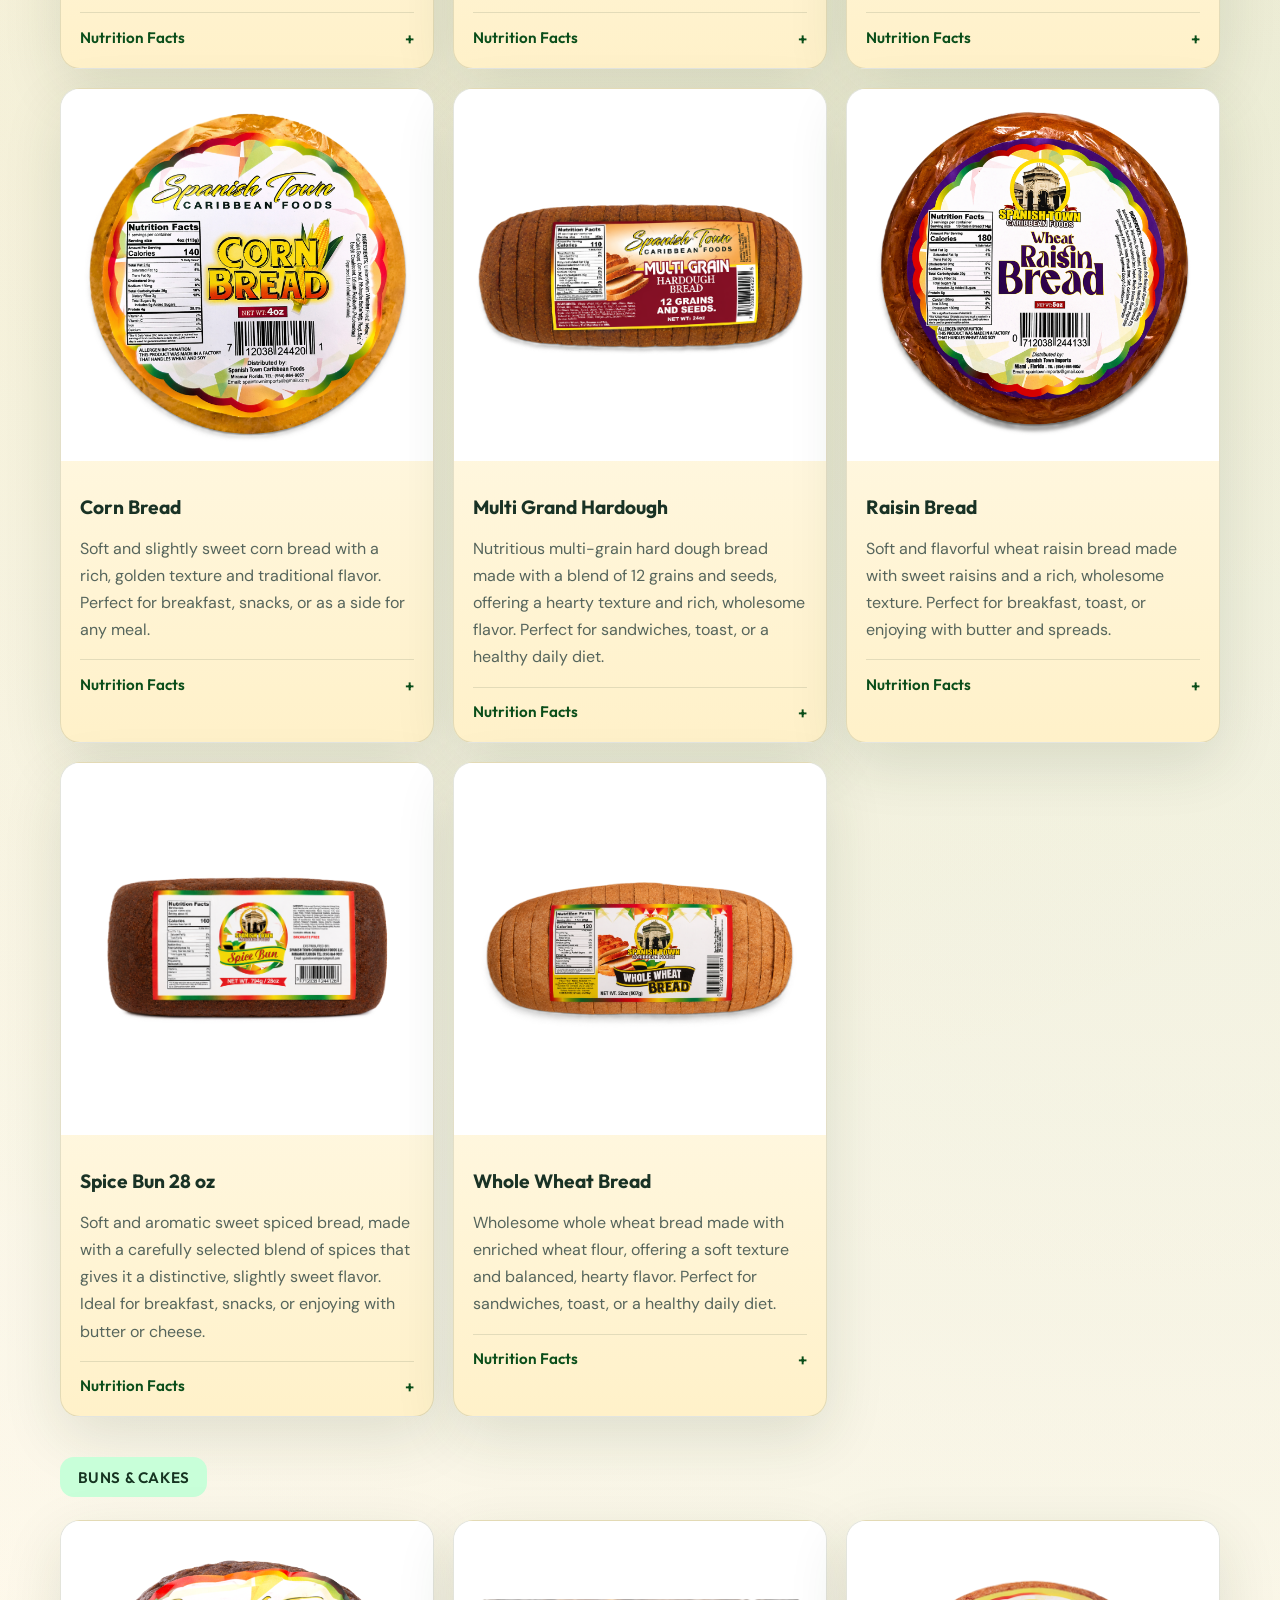
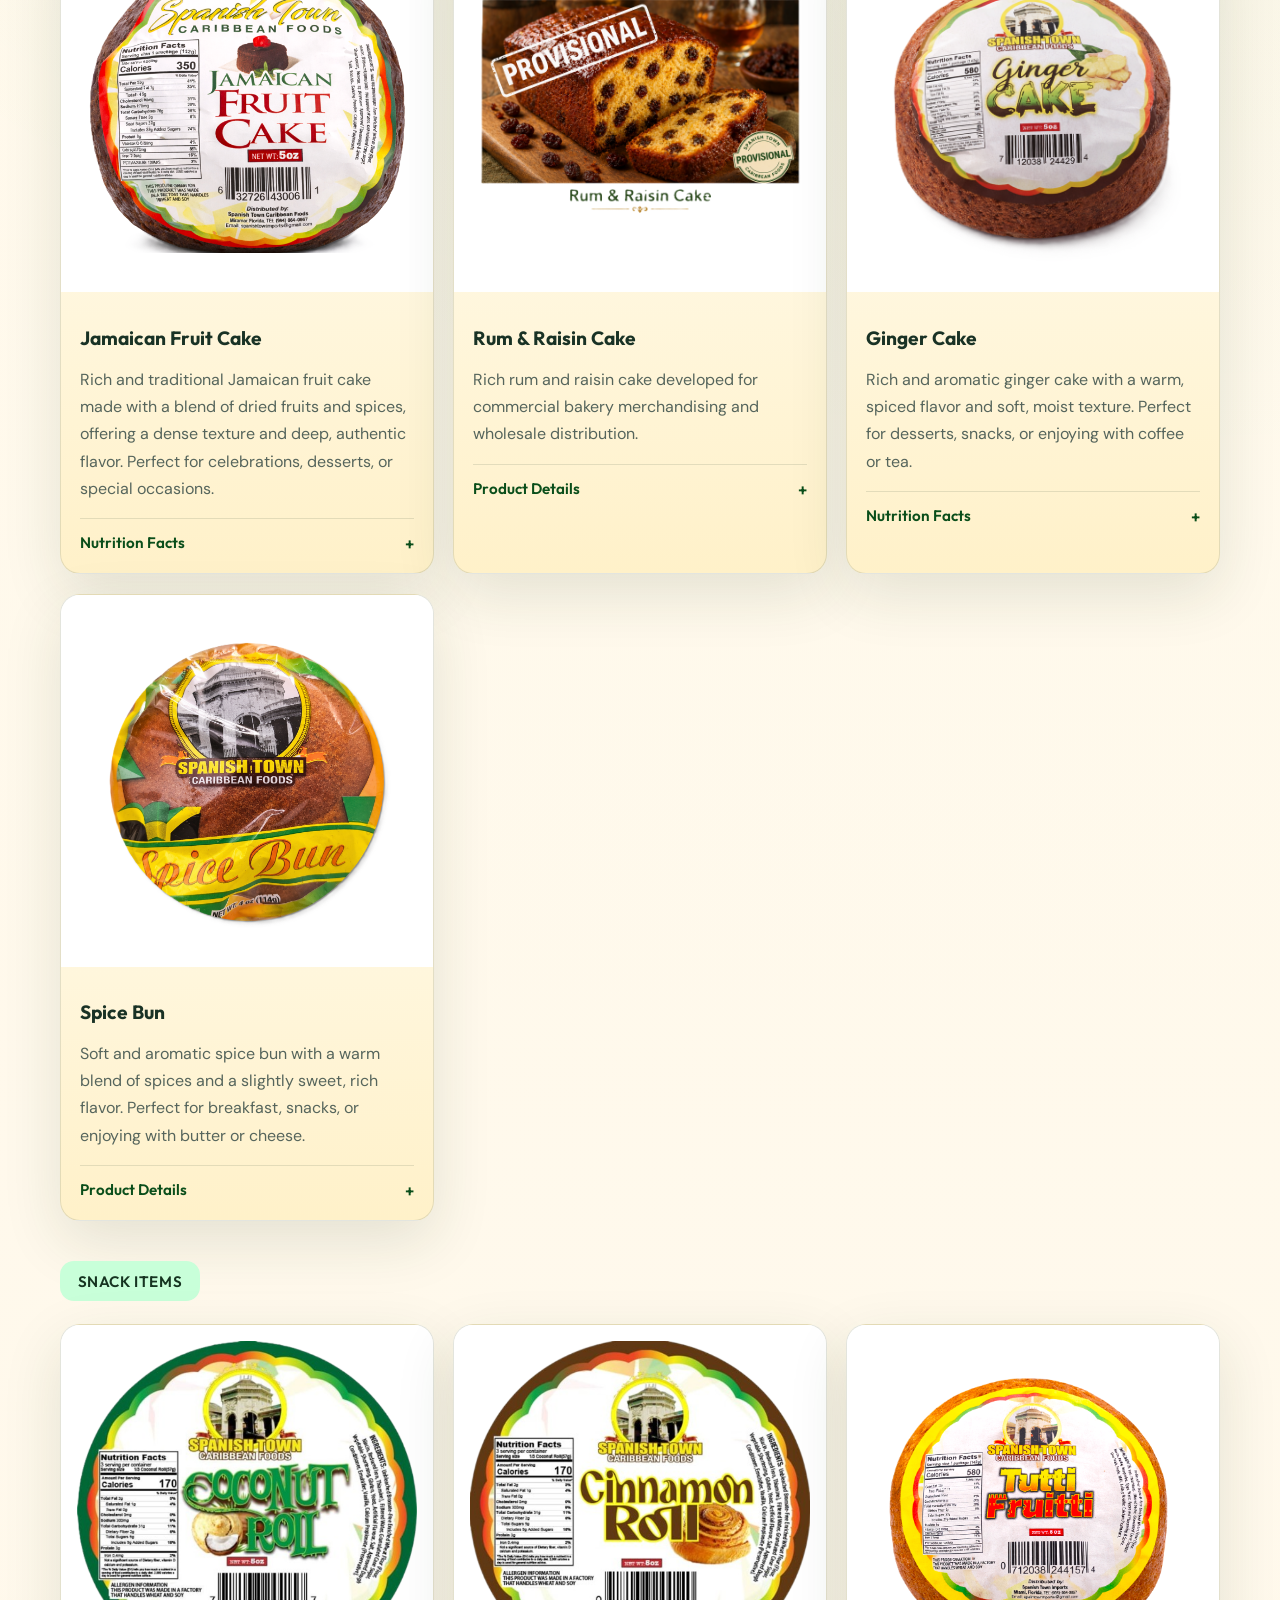
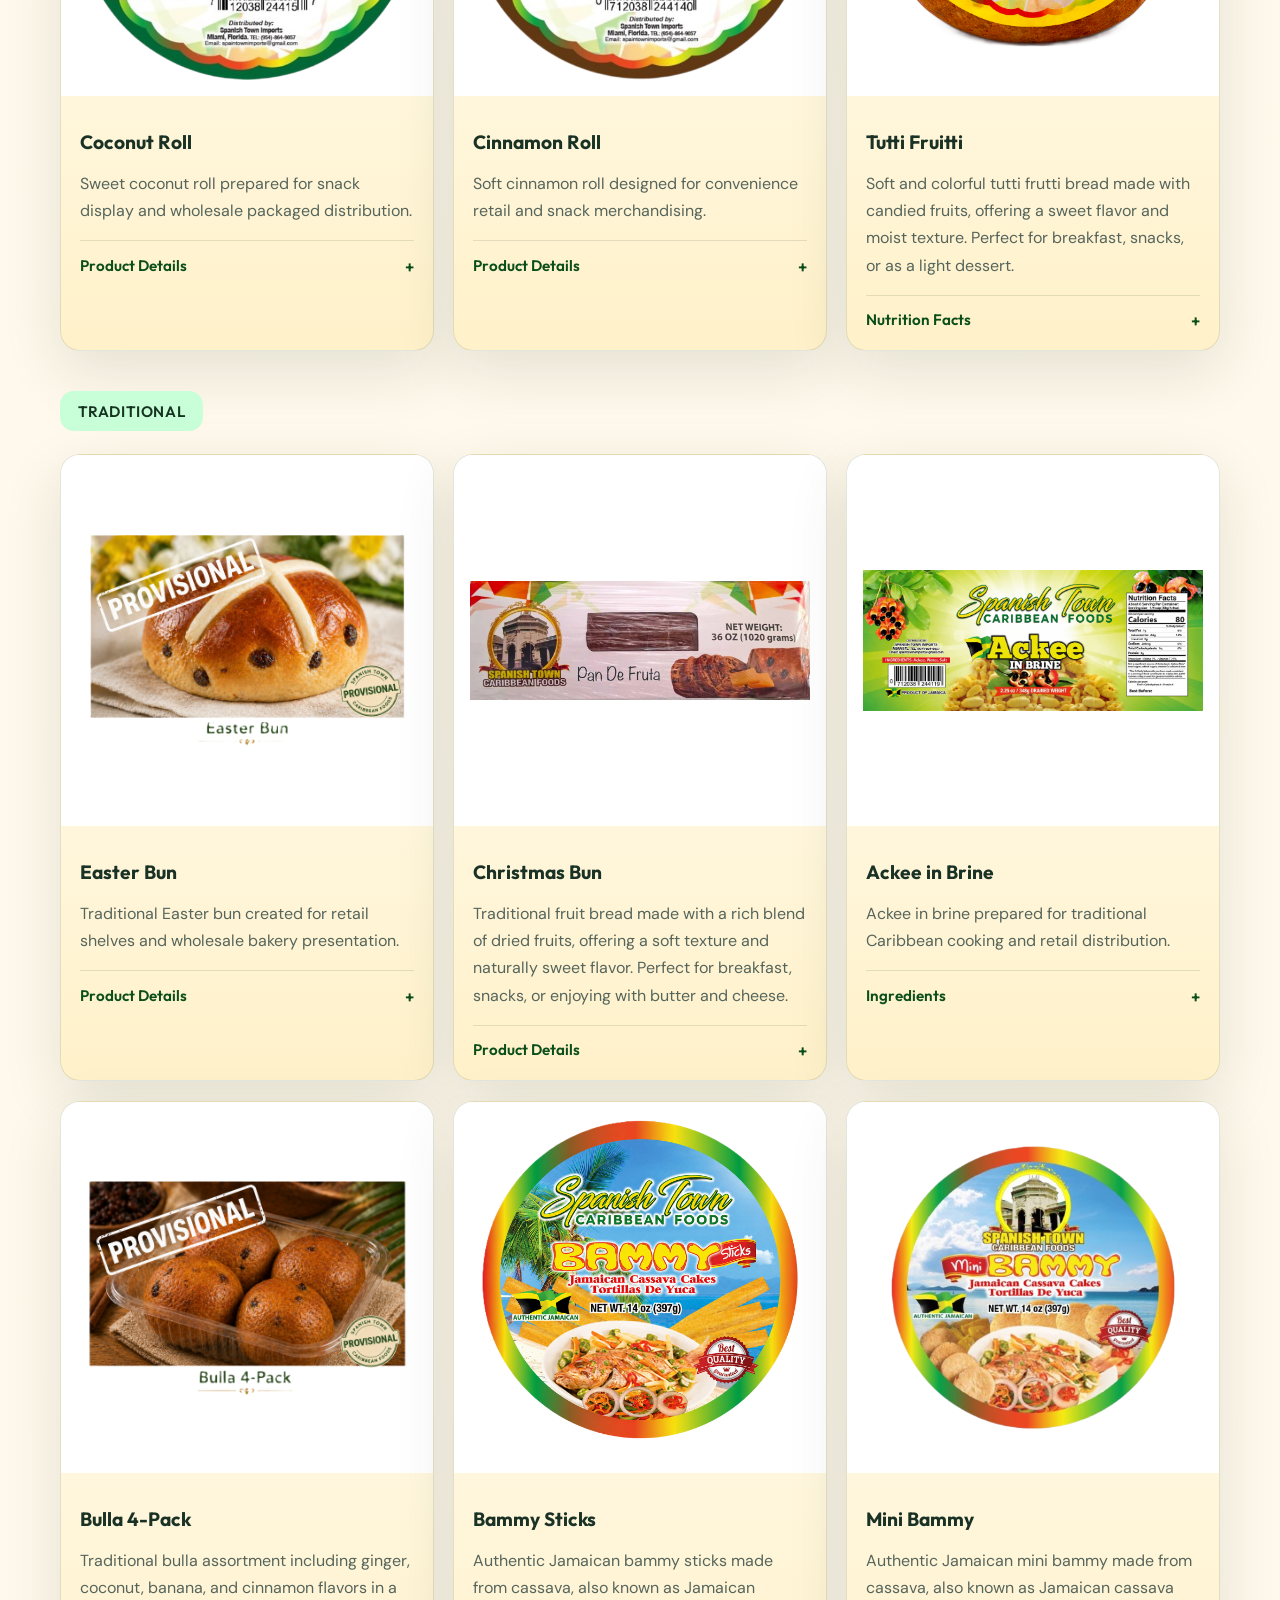
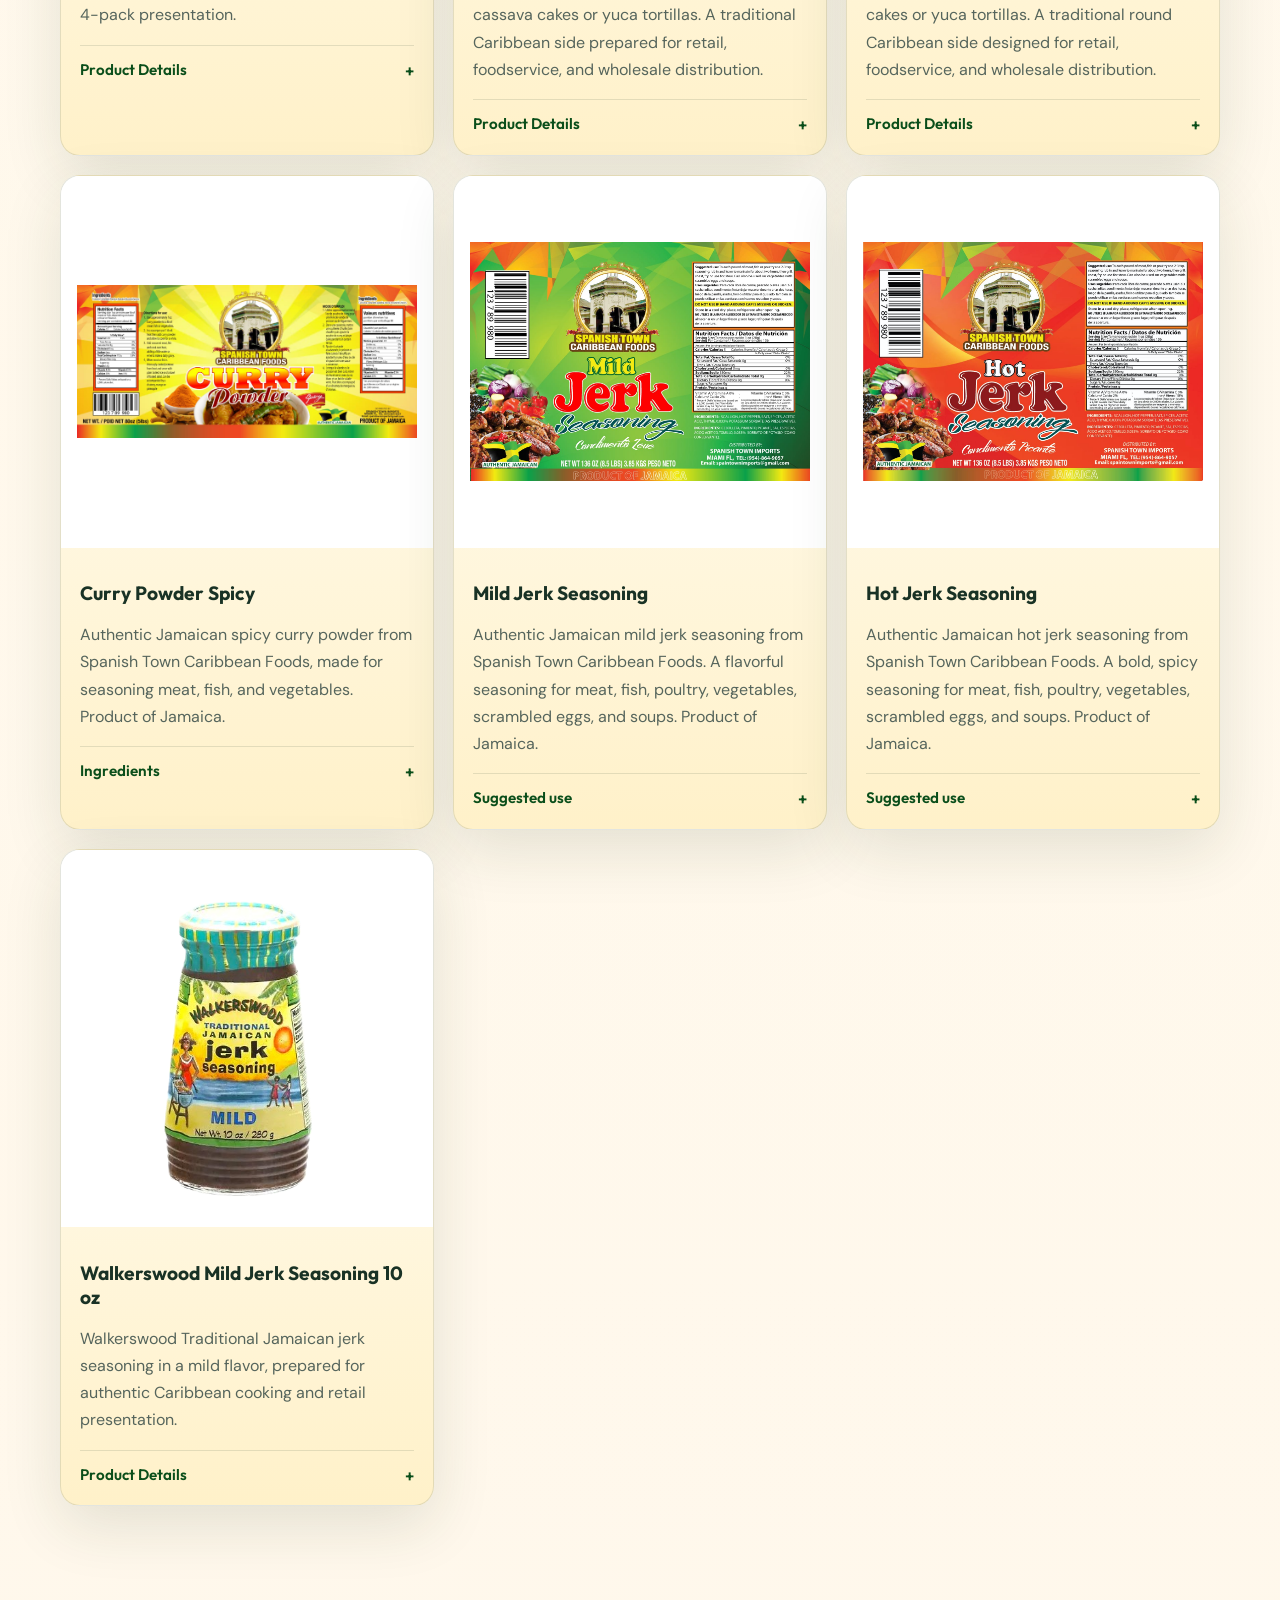
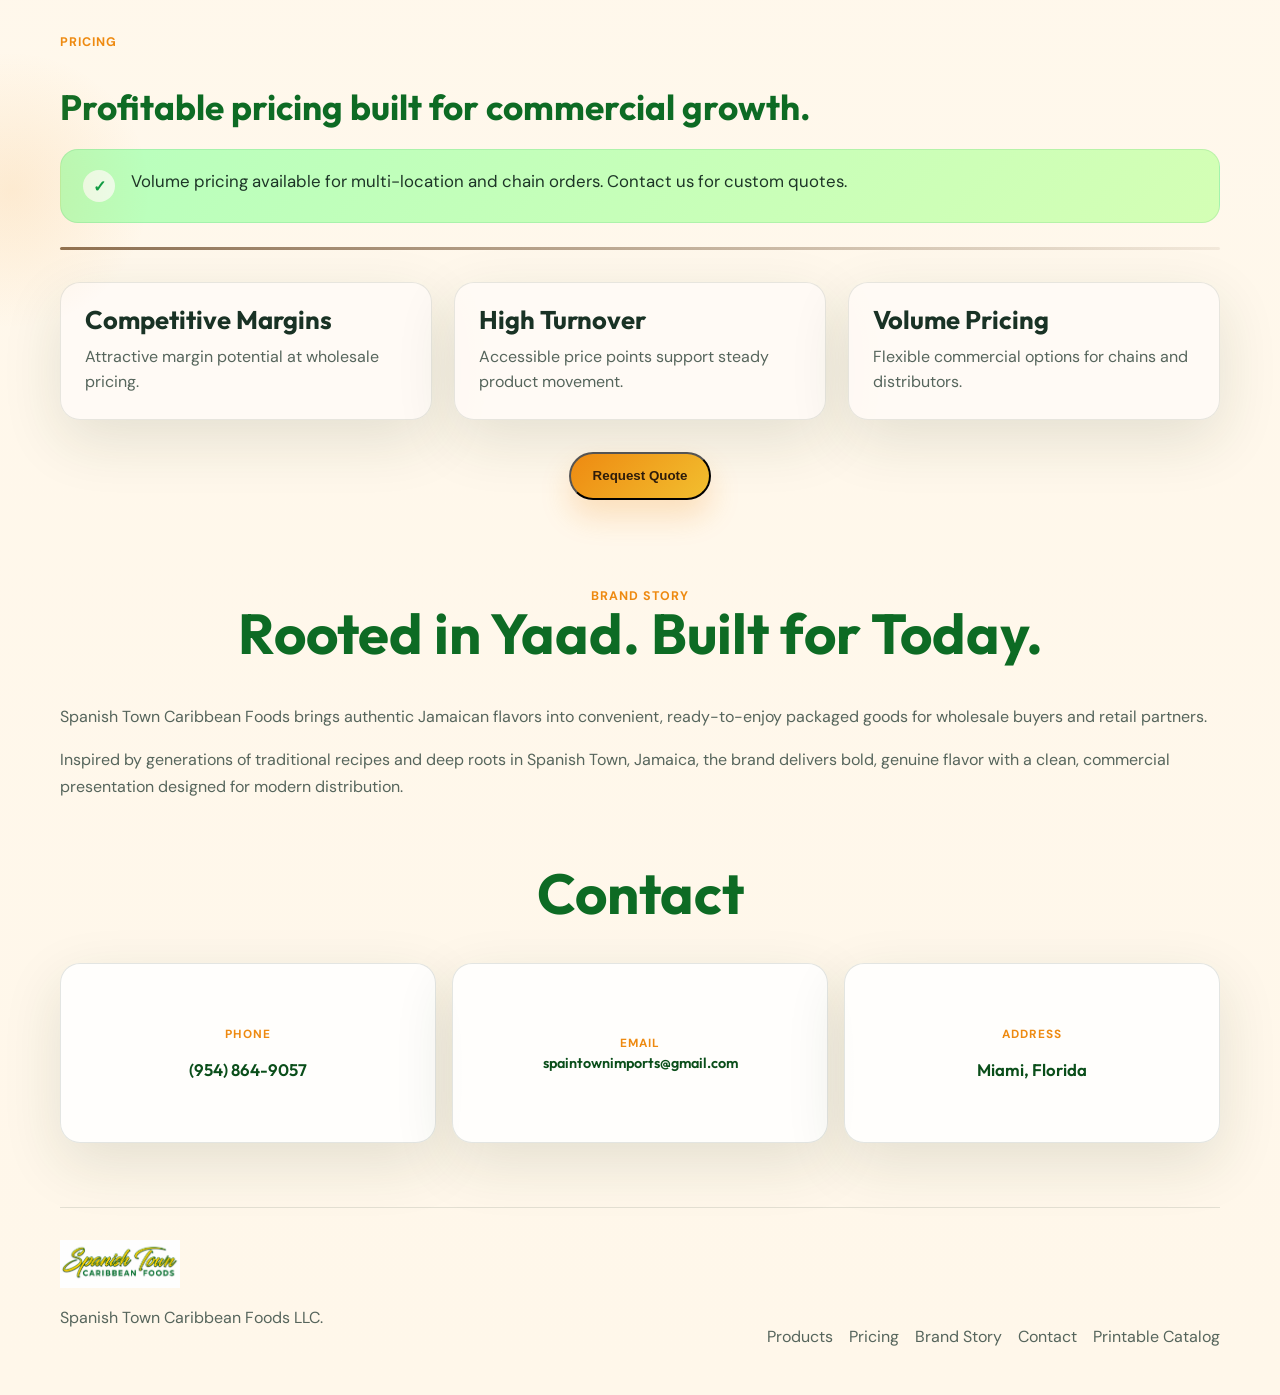
==== commit 19f96cc9: "mejorando diseño modal pedido" ====
--- a/index.html
+++ b/index.html
@@ -1,21 +1,20 @@
 <!DOCTYPE html>
 <html lang="en">
+
 <head>
   <meta charset="UTF-8">
   <meta name="viewport" content="width=device-width, initial-scale=1.0">
   <title>Spanish Town Caribbean Foods LLC | Wholesale Bread Distribution</title>
-  <meta
-    name="description"
-    content="Spanish Town Caribbean Foods LLC is a Miami-area wholesale distributor of Caribbean bakery products for retail and foodservice partners."
-  >
+  <meta name="description"
+    content="Spanish Town Caribbean Foods LLC is a Miami-area wholesale distributor of Caribbean bakery products for retail and foodservice partners.">
   <link rel="preconnect" href="https://fonts.googleapis.com">
   <link rel="preconnect" href="https://fonts.gstatic.com" crossorigin>
   <link
     href="https://fonts.googleapis.com/css2?family=DM+Sans:wght@400;500;700&family=Outfit:wght@500;600;700;800&display=swap"
-    rel="stylesheet"
-  >
+    rel="stylesheet">
   <link rel="stylesheet" href="styles.css">
 </head>
+
 <body>
   <header class="site-header">
     <div class="container nav-shell">
@@ -37,12 +36,19 @@
         <a href="#pricing" data-i18n="nav.pricing">Pricing</a>
         <a href="#about" data-i18n="nav.about">Brand Story</a>
         <a href="#contact" data-i18n="nav.contact">Contact</a>
-        <a class="nav-cta" href="catalog.html" target="_blank" rel="noopener" data-i18n="nav.downloadCatalog">Download Catalog</a>
+        <button class="button button-primary nav-quote-button" type="button" id="quote-open-button-nav"
+          data-i18n="nav.requestQuote">
+          Request Quote
+        </button>
+        <a class="nav-cta" href="catalog.html" target="_blank" rel="noopener" data-i18n="nav.downloadCatalog">Download
+          Catalog</a>
         <div class="language-switcher" aria-label="Language" data-i18n-aria-label="language.label">
-          <button class="language-button" type="button" data-lang="en" aria-label="English" data-i18n-aria-label="language.english">
+          <button class="language-button" type="button" data-lang="en" aria-label="English"
+            data-i18n-aria-label="language.english">
             <img src="img/banderaBrit.jpg" alt="">
           </button>
-          <button class="language-button" type="button" data-lang="es" aria-label="Spanish" data-i18n-aria-label="language.spanish">
+          <button class="language-button" type="button" data-lang="es" aria-label="Spanish"
+            data-i18n-aria-label="language.spanish">
             <img src="img/banderaEsp.jpg" alt="">
           </button>
         </div>
@@ -60,9 +66,11 @@
         </div>
         <div class="container hero-banner-shell">
           <div class="hero-banner">
-            <p class="hero-kicker" data-i18n="hero.kicker">Authentic Caribbean flavors, ready for wholesale distribution.</p>
+            <p class="hero-kicker" data-i18n="hero.kicker">Authentic Caribbean flavors, ready for wholesale
+              distribution.</p>
             <h1 class="hero-title">
-              <span class="hero-title-line hero-title-warm" data-i18n="hero.title">BAKERY PRODUCTS FOR WHOLESALE BUYERS</span>
+              <span class="hero-title-line hero-title-warm" data-i18n="hero.title">BAKERY PRODUCTS FOR WHOLESALE
+                BUYERS</span>
             </h1>
           </div>
         </div>
@@ -86,7 +94,8 @@
           <h2 data-i18n="pricing.title">Simple, profitable pricing built for commercial growth.</h2>
           <div class="pricing-banner">
             <span class="pricing-banner-icon">✓</span>
-            <p data-i18n="pricing.banner">Volume pricing available for multi-location and chain orders. Contact us for custom quotes.</p>
+            <p data-i18n="pricing.banner">Volume pricing available for multi-location and chain orders. Contact us for
+              custom quotes.</p>
           </div>
           <div class="pricing-rule"></div>
         </div>
@@ -117,24 +126,17 @@
             <span class="contact-label" data-i18n="contact.phone">Phone</span>
             <a href="tel:+19548649057" data-i18n="contact.phoneValue">(954) 864-9057</a>
           </article>
-          <a
-            class="contact-card contact-card-link"
-            href="https://mail.google.com/mail/?view=cm&fs=1&to=spaintownimports@gmail.com"
-            target="_blank"
-            rel="noopener"
-            aria-label="Send email to spaintownimports@gmail.com"
-          >
+          <a class="contact-card contact-card-link"
+            href="https://mail.google.com/mail/?view=cm&fs=1&to=spaintownimports@gmail.com" target="_blank"
+            rel="noopener" aria-label="Send email to spaintownimports@gmail.com">
             <span class="contact-label" data-i18n="contact.email">Email</span>
             <span class="contact-value" data-i18n="contact.emailValue">spaintownimports@gmail.com</span>
           </a>
           <article class="contact-card">
             <span class="contact-label" data-i18n="contact.address">Address</span>
-            <a
-              class="contact-value"
+            <a class="contact-value"
               href="https://www.google.com/maps/search/?api=1&query=5712+SW+25TH+STREET,+WEST+PARK,+FL+33023"
-              target="_blank"
-              rel="noopener"
-            >
+              target="_blank" rel="noopener">
               <span data-i18n="contact.addressValue">5712 SW 25TH STREET, WEST PARK, FL 33023</span>
             </a>
           </article>
@@ -174,7 +176,6 @@
         <p class="quote-intro" id="quote-intro"></p>
 
         <form class="quote-form" id="quote-form" action="https://formspree.io/f/mlgakqkk" method="POST" novalidate>
-          <!-- Add your Formspree endpoint to the action attribute above when it is ready. -->
           <input type="hidden" name="Products" id="quote-products-summary">
 
           <div class="quote-field-grid">
@@ -225,9 +226,22 @@
           <button class="button button-primary" type="button" id="quote-submit-button">Send Request</button>
         </div>
       </div>
+
+      <div class="quote-confirm" id="quote-confirm" hidden>
+        <div class="quote-confirm-backdrop" data-quote-confirm-close></div>
+        <div class="quote-confirm-dialog" role="dialog" aria-modal="true" aria-labelledby="quote-confirm-title">
+          <h3 id="quote-confirm-title" data-i18n="quote.confirm.title">Leave quote request?</h3>
+          <p id="quote-confirm-message" data-i18n="quote.confirm.message">You have unsaved quote information. If you leave now, your selections will be lost.</p>
+          <div class="quote-confirm-actions">
+            <button class="button button-secondary" type="button" id="quote-confirm-continue-button" data-i18n="quote.confirm.continue">Continue Editing</button>
+            <button class="button button-primary" type="button" id="quote-confirm-leave-button" data-i18n="quote.confirm.leave">Leave Form</button>
+          </div>
+        </div>
+      </div>
     </div>
   </div>
 
   <script src="script.js"></script>
 </body>
-</html>
+
+</html>
--- a/styles.css
+++ b/styles.css
@@ -904,14 +904,82 @@
 
 .quote-dialog {
   position: relative;
-  width: min(1080px, 100%);
-  max-height: min(88vh, 920px);
+  width: min(1180px, 100%);
+  max-height: min(92vh, 960px);
   overflow: auto;
-  padding: clamp(1.25rem, 3vw, 2rem);
+  padding: clamp(1rem, 2.5vw, 1.8rem);
   border-radius: 22px;
   background: linear-gradient(180deg, #fffaf2, #fff7df);
   border: 1px solid rgba(25, 50, 37, 0.14);
   box-shadow: 0 30px 80px rgba(0, 0, 0, 0.26);
+}
+
+.quote-confirm[hidden] {
+  display: none;
+}
+
+.quote-confirm {
+  position: absolute;
+  inset: 0;
+  display: flex;
+  align-items: center;
+  justify-content: center;
+  z-index: 12;
+}
+
+.quote-confirm-backdrop {
+  position: absolute;
+  inset: 0;
+  background: rgba(12, 28, 18, 0.6);
+  backdrop-filter: blur(4px);
+}
+
+.quote-confirm-dialog {
+  position: relative;
+  width: min(420px, 90%);
+  background: #fffdf5;
+  border: 1px solid rgba(25, 50, 37, 0.14);
+  border-radius: 20px;
+  padding: 1.4rem 1.25rem;
+  box-shadow: 0 24px 48px rgba(0, 0, 0, 0.18);
+  z-index: 1;
+}
+
+.quote-confirm-dialog h3 {
+  margin: 0 0 0.75rem;
+  color: var(--green-deep);
+  font-size: 1.25rem;
+}
+
+.quote-confirm-dialog p {
+  margin: 0 0 1.25rem;
+  color: var(--muted);
+  line-height: 1.55;
+}
+
+.quote-confirm-actions {
+  display: flex;
+  justify-content: flex-end;
+  gap: 0.75rem;
+  flex-wrap: wrap;
+}
+
+.quote-confirm-actions .button {
+  min-width: 130px;
+}
+
+@media (max-width: 780px) {
+  .quote-confirm-dialog {
+    width: min(92%, 380px);
+  }
+
+  .quote-confirm-actions {
+    flex-direction: column;
+  }
+
+  .quote-confirm-actions .button {
+    width: 100%;
+  }
 }
 
 .quote-close-button {
@@ -945,7 +1013,7 @@
 
 .quote-form {
   display: grid;
-  gap: 1.4rem;
+  gap: 0.65rem;
 }
 
 .quote-field-grid {
@@ -974,6 +1042,8 @@
 
 .quote-field textarea {
   resize: vertical;
+  min-height: 100px;
+  max-height: 140px;
 }
 
 .quote-products-heading {
@@ -987,23 +1057,56 @@
   font-size: 1.2rem;
 }
 
+.quote-filter-bar {
+  display: flex;
+  flex-wrap: wrap;
+  gap: 0.75rem;
+  padding: 1rem 1rem 0.5rem;
+}
+
+.quote-filter {
+  border: 1px solid rgba(25, 50, 37, 0.12);
+  border-radius: 999px;
+  background: rgba(255, 255, 255, 0.95);
+  color: var(--green-deep);
+  padding: 0.65rem 1rem;
+  cursor: pointer;
+  font-weight: 700;
+}
+
+.quote-filter.is-active {
+  background: var(--green-deep);
+  color: #fff;
+  border-color: transparent;
+}
+
 .quote-products {
-  max-height: 340px;
+  max-height: min(70vh, 760px);
+  min-height: 440px;
   overflow: auto;
-  border: 1px solid rgba(25, 50, 37, 0.12);
+  border: 1px solid rgba(25, 50, 37, 0.16);
   border-radius: 18px;
-  background: rgba(255, 255, 255, 0.58);
+  background: rgba(255, 255, 255, 0.78);
 }
 
 .quote-product-table {
-  min-width: 820px;
+  width: 100%;
+  min-width: 0;
+}
+
+.quote-notes-field {
+  margin-top: 0;
+}
+
+.quote-actions {
+  margin-top: 0;
 }
 
 .quote-product-row {
   display: grid;
-  grid-template-columns: 44px minmax(280px, 1fr) 180px 280px;
-  align-items: center;
-  border-bottom: 1px solid rgba(25, 50, 37, 0.1);
+  grid-template-columns: 44px minmax(170px, 1fr) 160px minmax(210px, 1.4fr);
+  align-items: center;
+  border-bottom: 1px solid rgba(25, 50, 37, 0.12);
 }
 
 .quote-product-row:last-child {
@@ -1014,16 +1117,25 @@
   position: sticky;
   top: 0;
   z-index: 1;
-  background: #fff8e9;
-  color: var(--green-deep);
+  background: rgba(220, 243, 221, 0.97);
+  color: #24521f;
   font-family: "Outfit", sans-serif;
   font-weight: 800;
+  border-bottom: 2px solid rgba(37, 85, 35, 0.18);
 }
 
 .quote-product-row > * {
-  min-height: 72px;
-  padding: 0.85rem;
+  min-height: 64px;
+  padding: 0.7rem 0.8rem;
   border-right: 1px solid rgba(25, 50, 37, 0.08);
+}
+
+.quote-product-row > *:nth-child(3),
+.quote-product-row > *:nth-child(4),
+.quote-product-head span:nth-child(3),
+.quote-product-head span:nth-child(4) {
+  text-align: center;
+  justify-content: center;
 }
 
 .quote-product-row > *:last-child {
@@ -1086,6 +1198,7 @@
 .quote-case-controls select,
 .quote-case-controls input {
   width: 100%;
+  min-width: 0;
   border: 1px solid rgba(25, 50, 37, 0.16);
   border-radius: 12px;
   background: rgba(255, 255, 255, 0.9);
@@ -1554,8 +1667,67 @@
     padding-top: 0.25rem;
   }
 
+  .quote-product-table {
+    min-width: 0;
+  }
+
+  .quote-product-head {
+    display: grid;
+  }
+
+  .quote-product-row {
+    grid-template-columns: 44px minmax(130px, 1fr) 130px minmax(180px, 1.4fr);
+    padding: 0.7rem 0;
+  }
+
+  .quote-product-row > * {
+    min-height: auto;
+    padding: 0.6rem 0.75rem;
+    border-right: 1px solid rgba(25, 50, 37, 0.08);
+  }
+
+  .quote-product-info,
+  .quote-units-cell,
+  .quote-case-controls {
+    grid-column: auto;
+  }
+
+  .quote-case-controls {
+    grid-template-columns: minmax(90px, 1fr) auto minmax(120px, 1.4fr);
+    gap: 0.45rem;
+  }
+
+  .quote-case-controls select,
+  .quote-case-controls input {
+    min-width: 0;
+  }
+
+  .quote-or {
+    text-align: center;
+  }
+
+  .quote-review-product {
+    grid-template-columns: 56px 1fr;
+  }
+
+  .quote-review-product span {
+    grid-column: 2;
+  }
+
+  .quote-dialog {
+    max-height: 92vh;
+  }
+
+  .quote-actions,
+  .quote-actions-split {
+    justify-content: stretch;
+  }
+
+  .quote-actions .button {
+    width: 100%;
+  }
+
   .scroll-top-button {
-    position: fixed;
     right: 1rem;
     bottom: 1rem;
     z-index: 30;
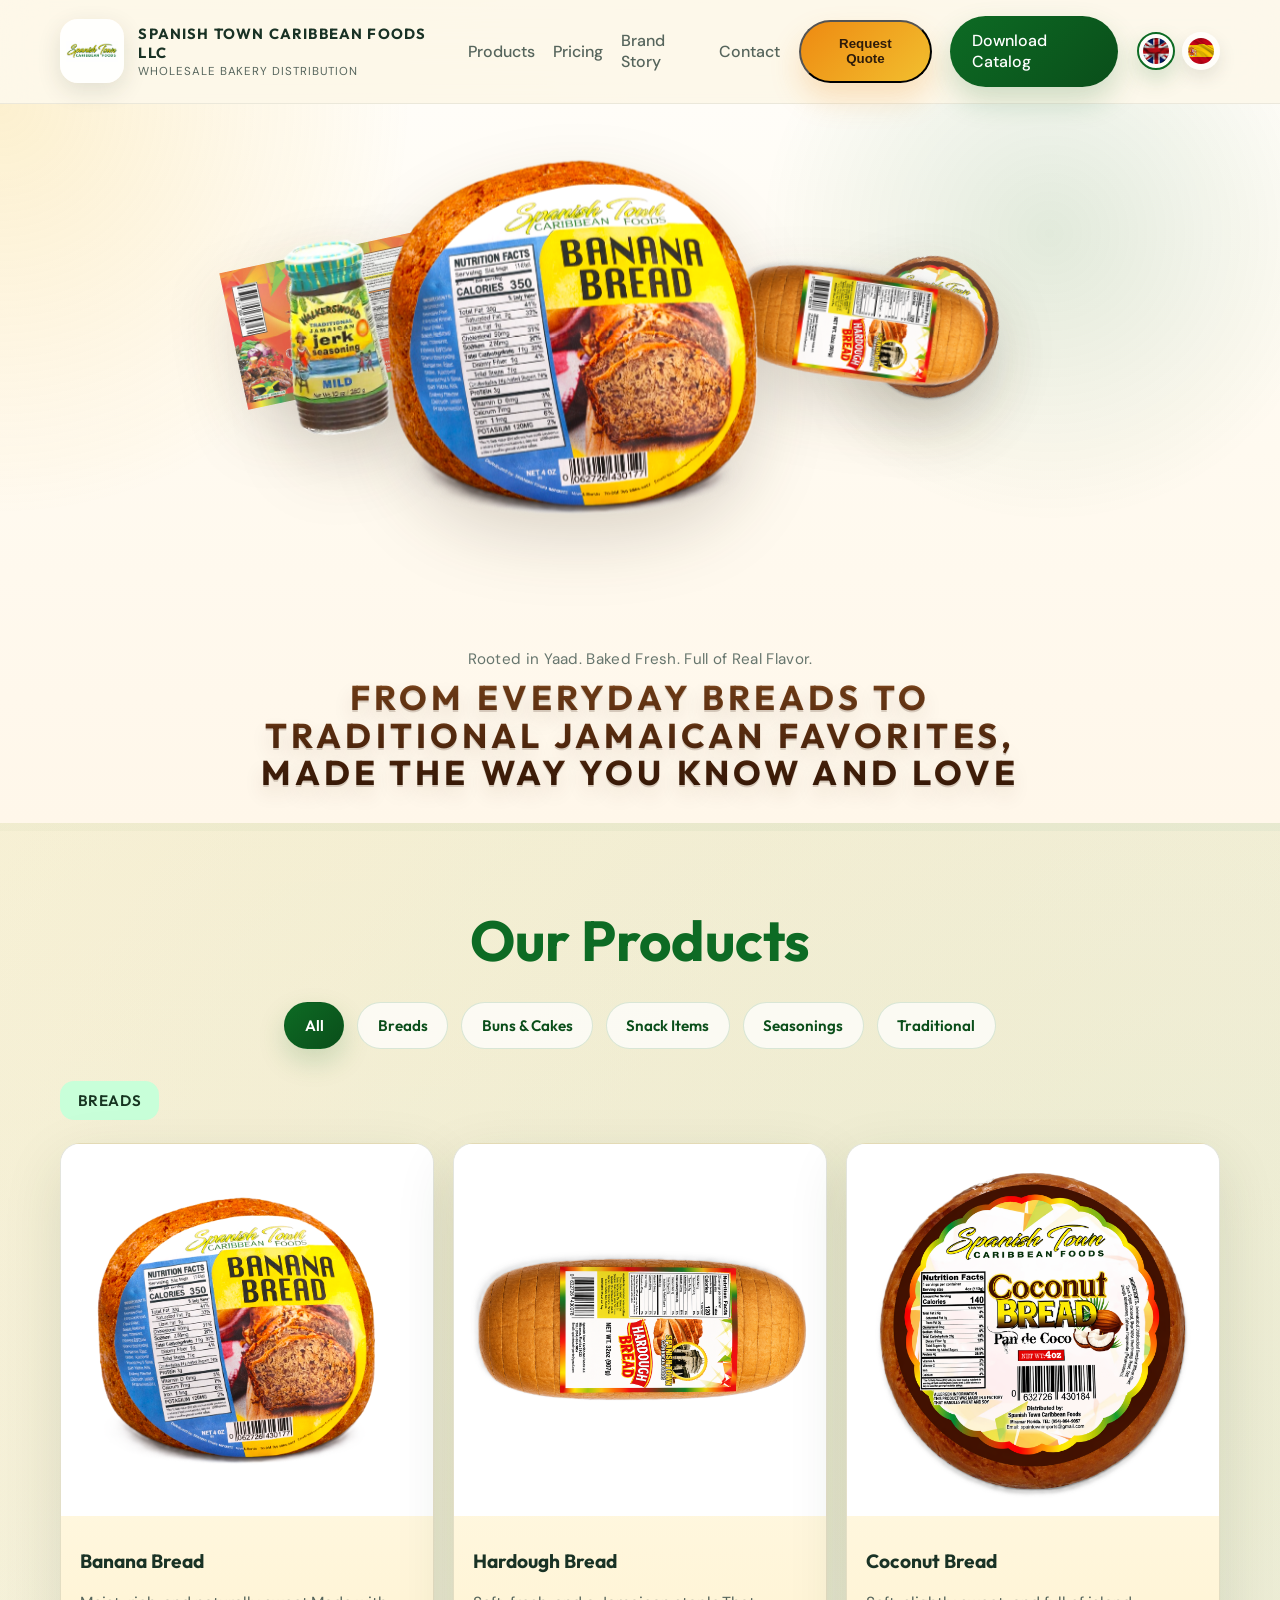
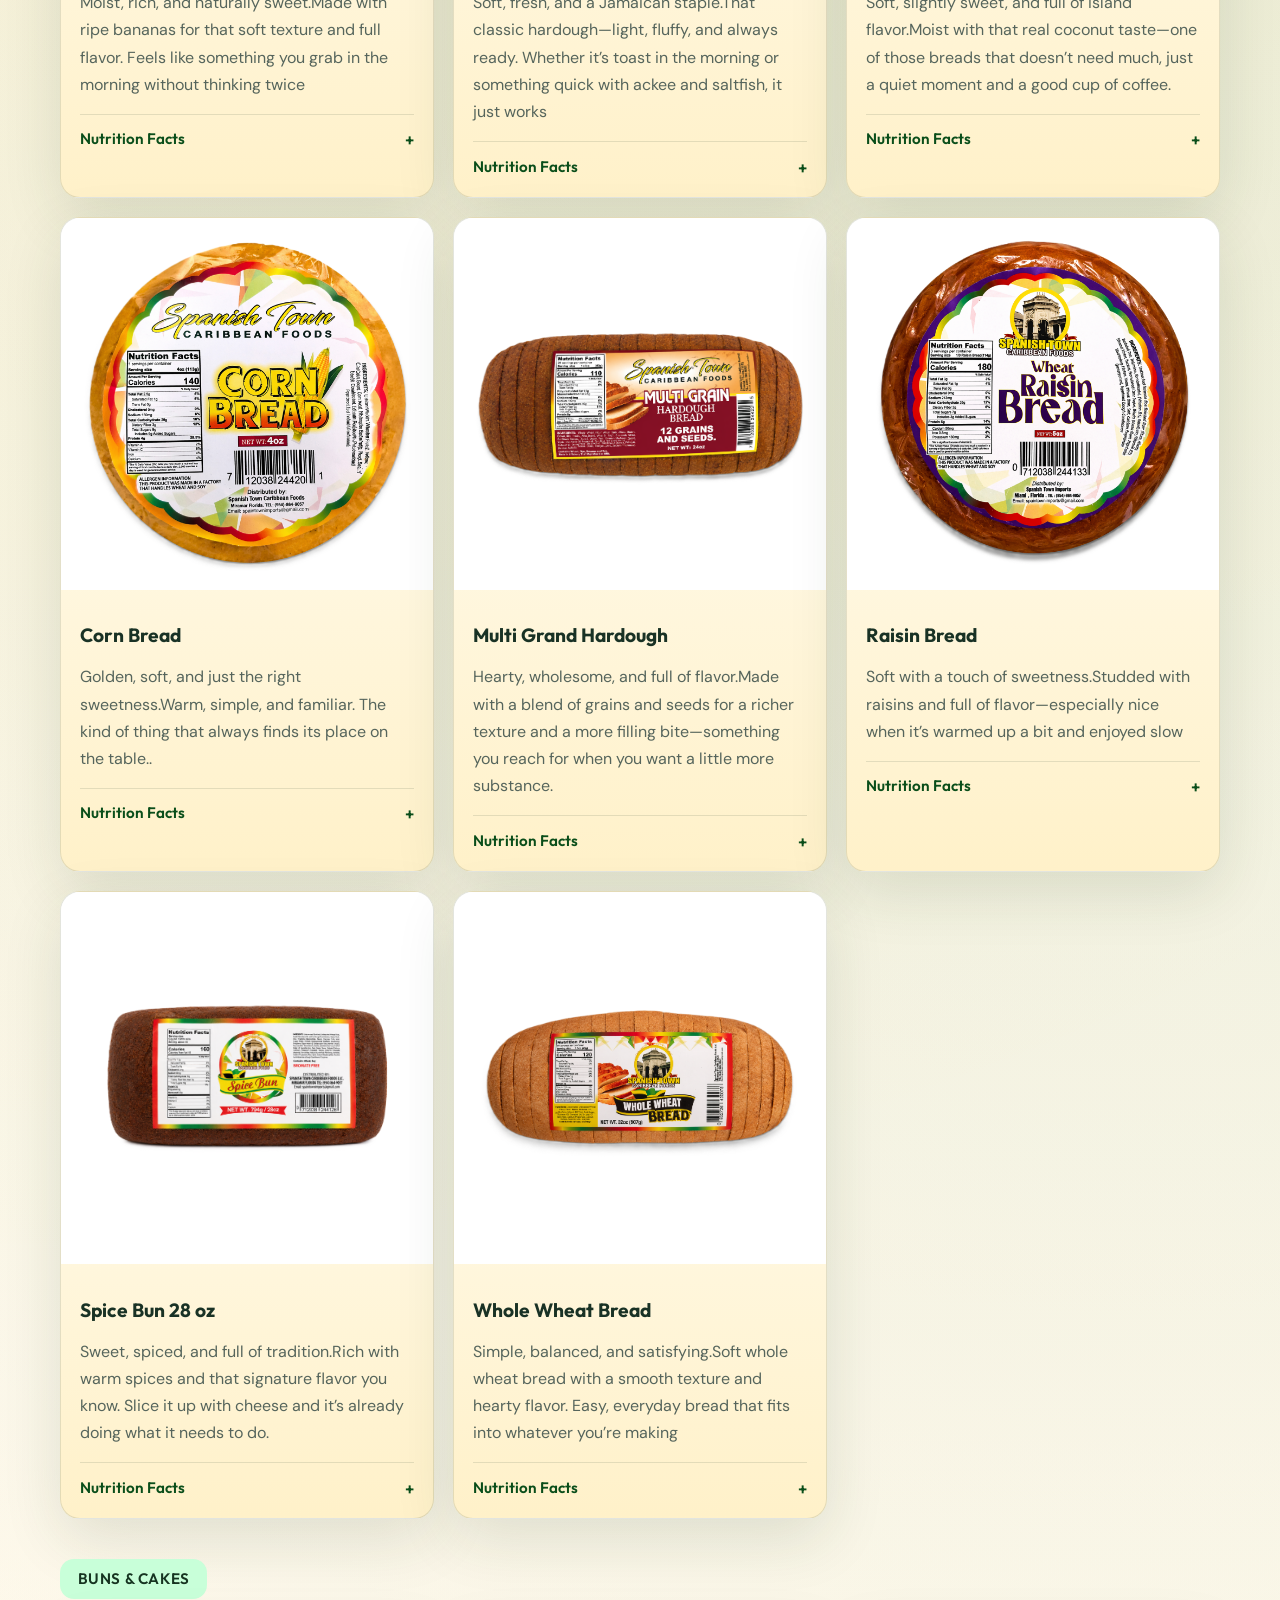
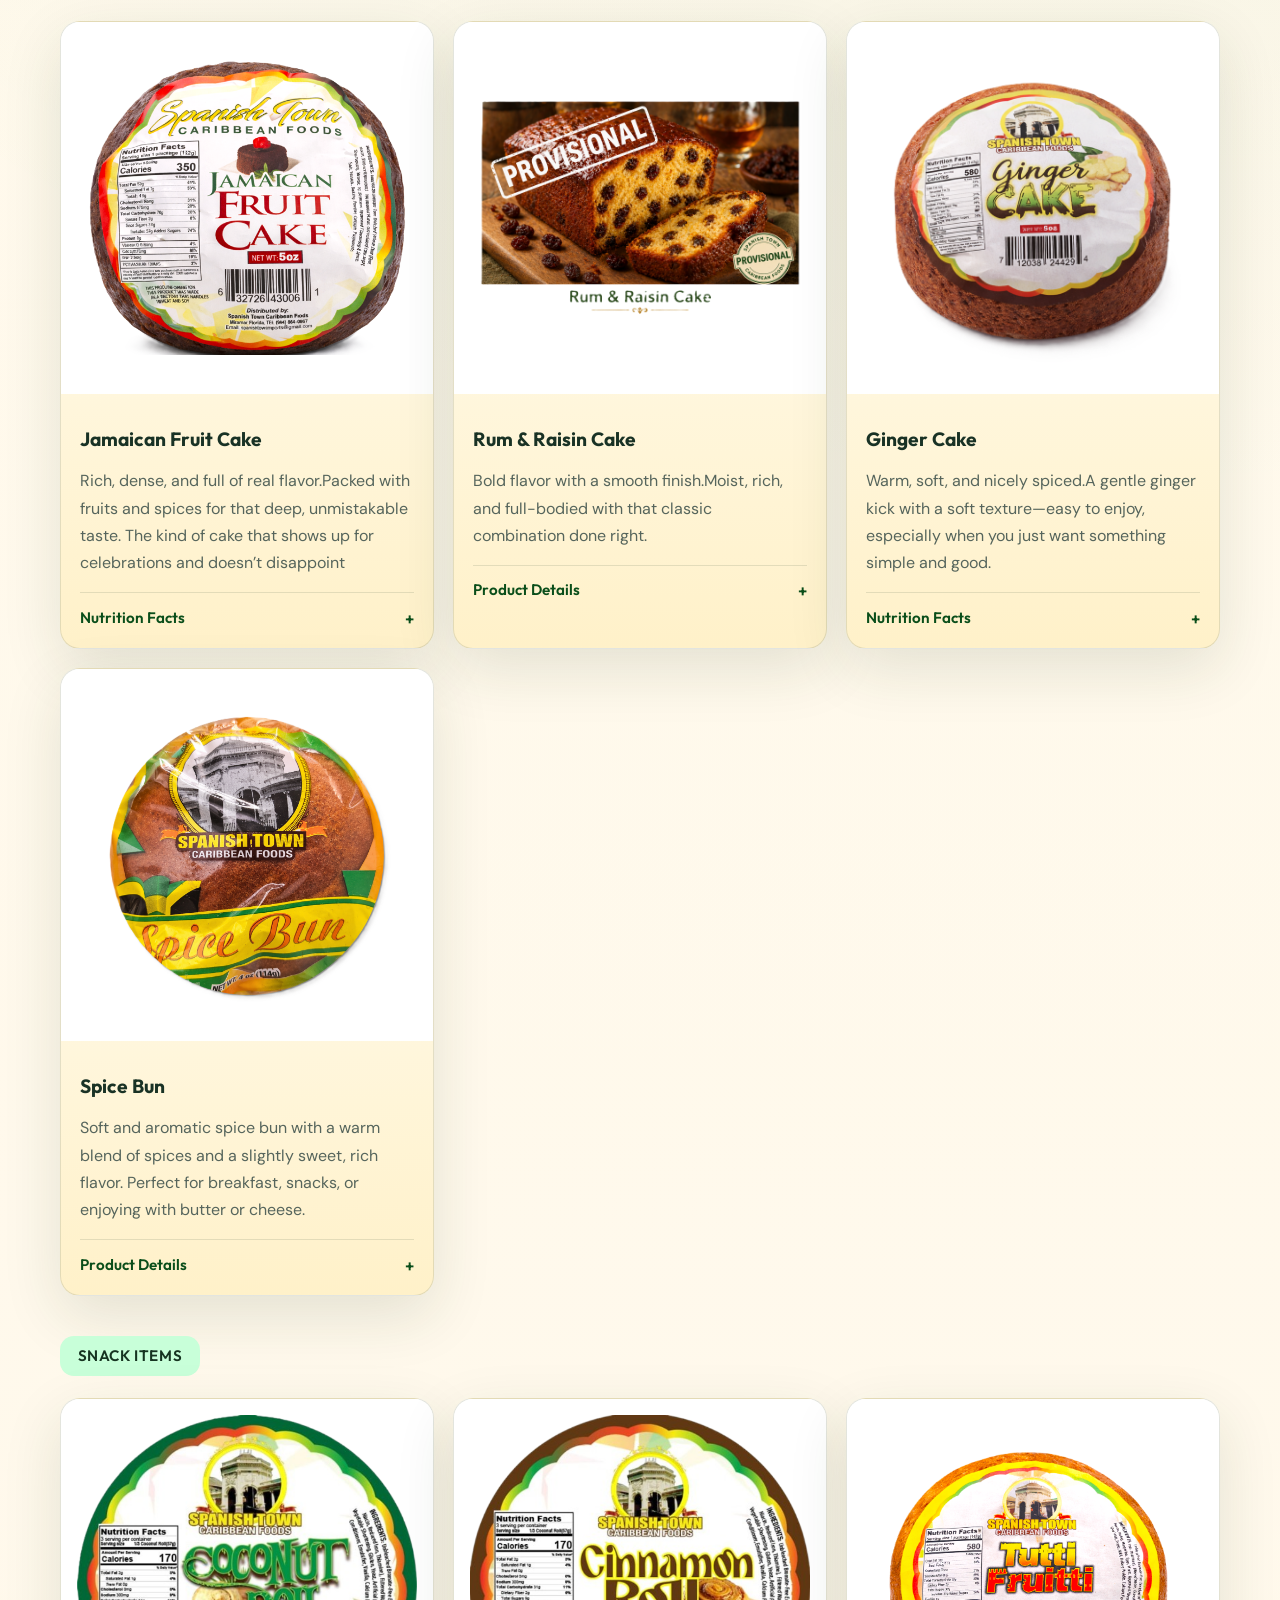
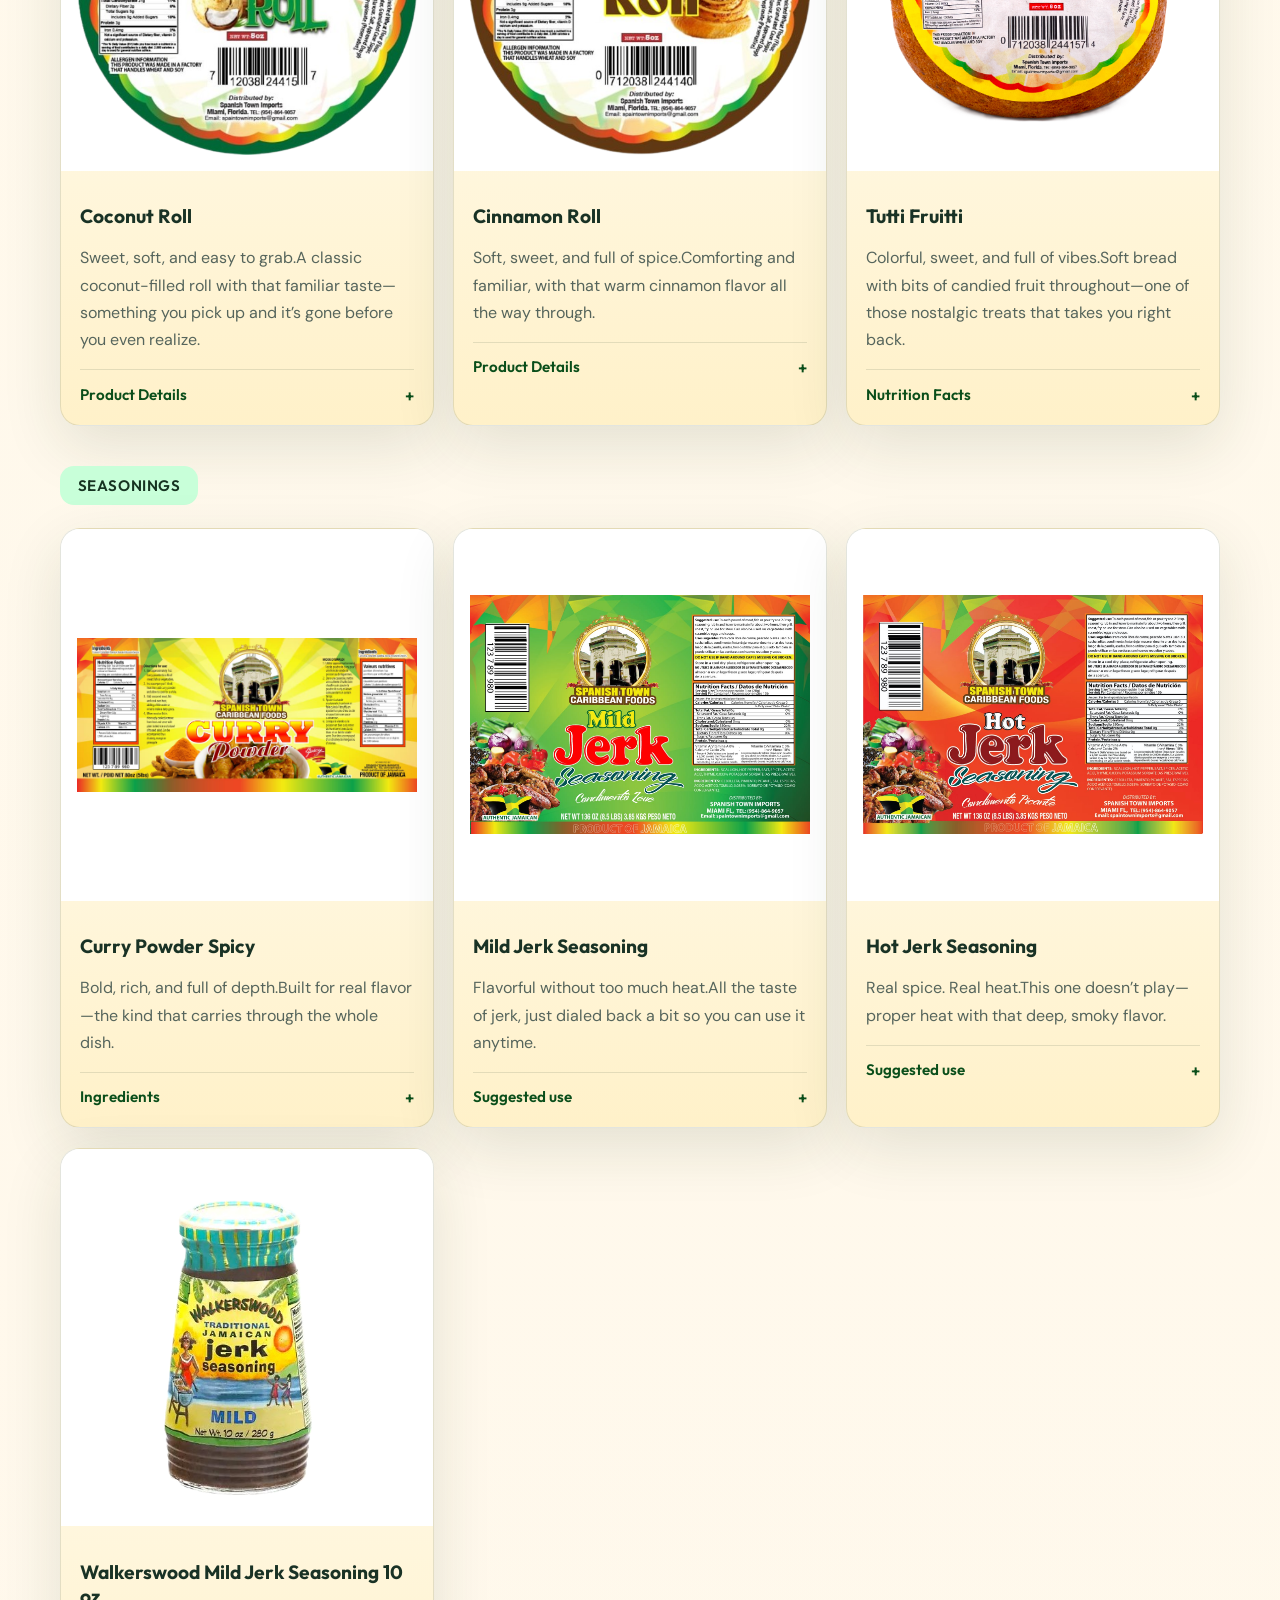
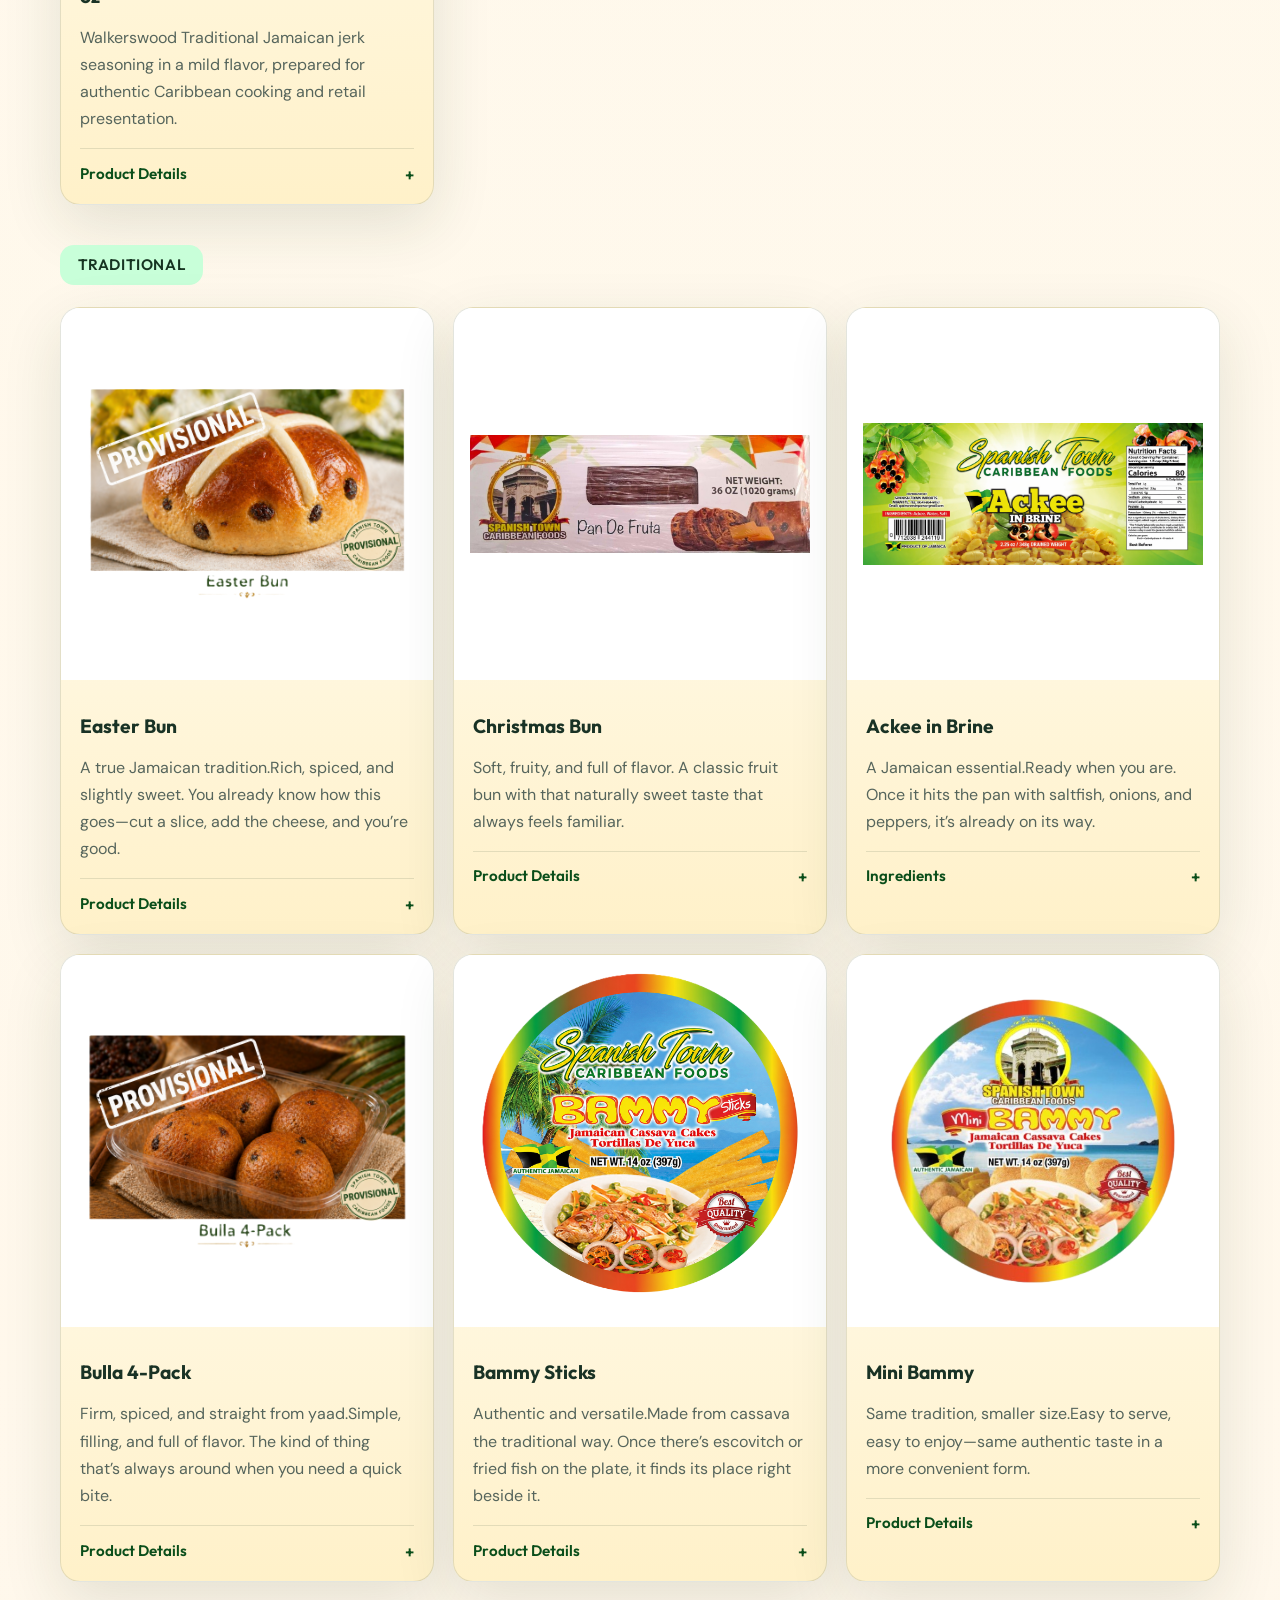
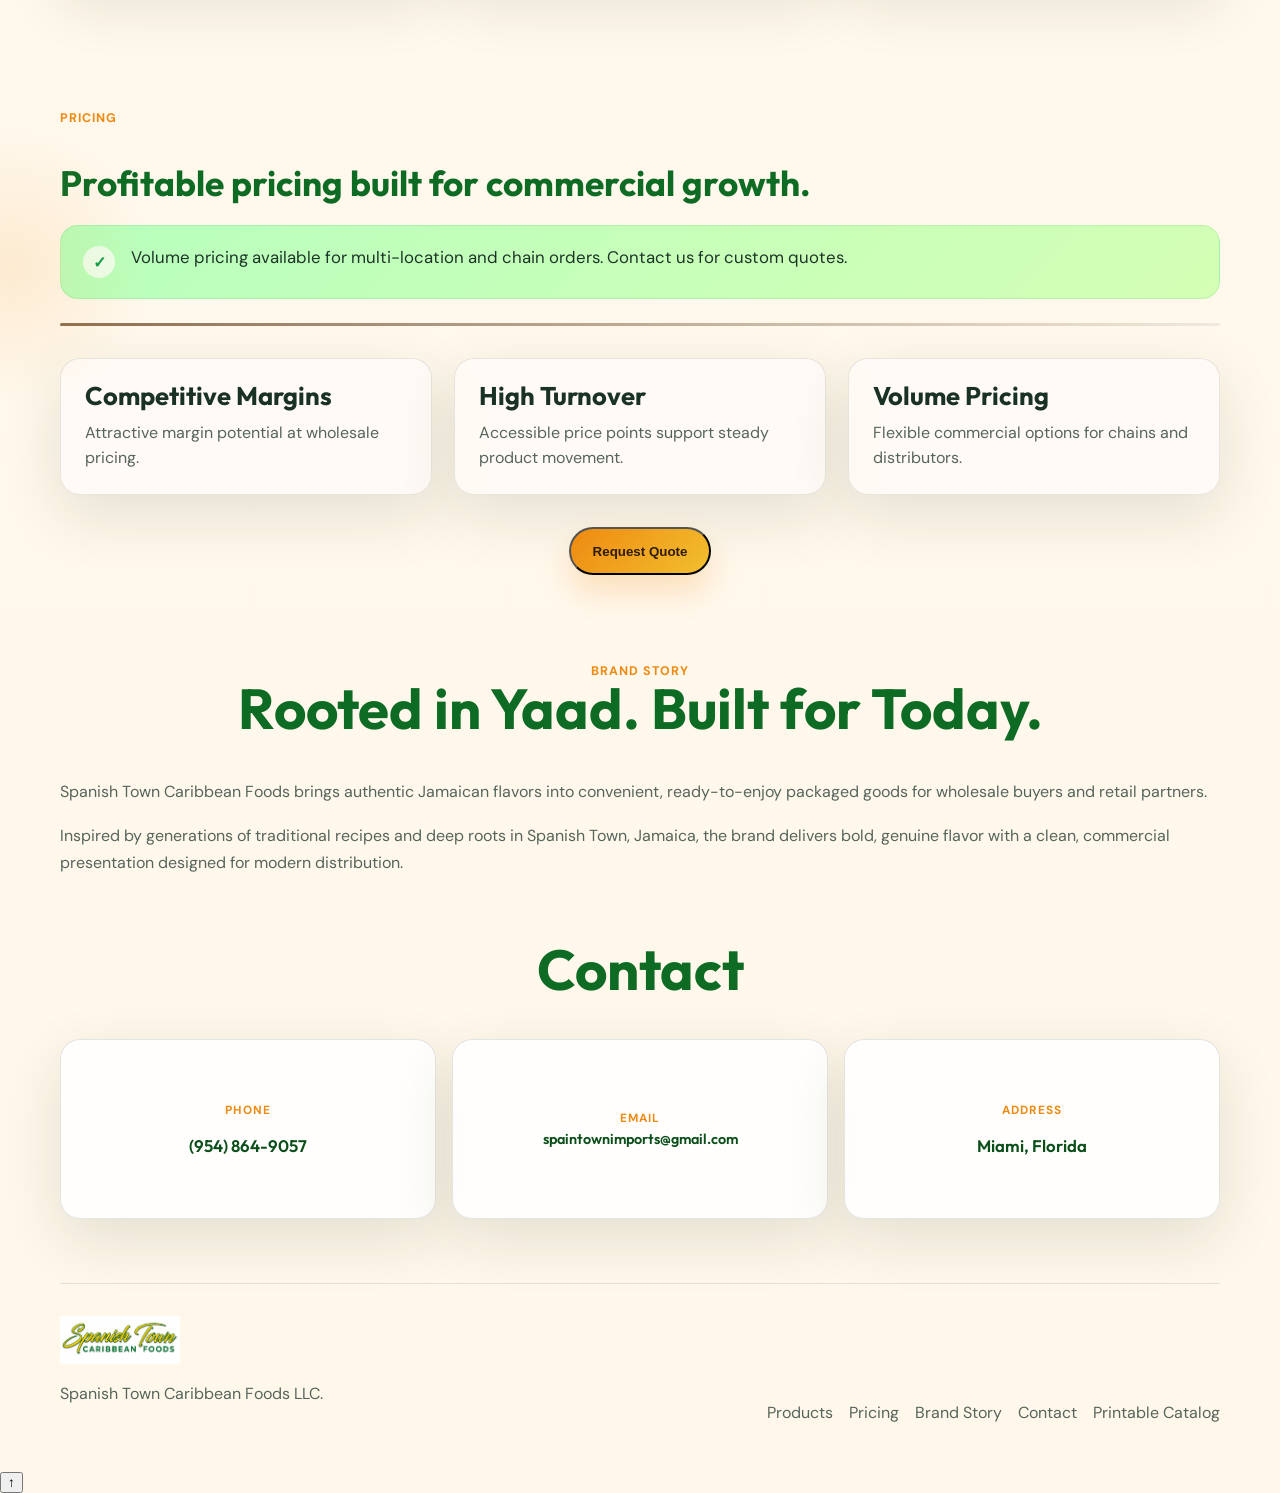
==== commit 87262f36: "corrigiendo pedido" ====
--- a/index.html
+++ b/index.html
@@ -180,22 +180,35 @@
 
           <div class="quote-field-grid">
             <label class="quote-field">
-              <span id="quote-business-label">Business Name</span>
+              <span class="quote-label-text">
+                <span id="quote-business-label">Business Name</span>
+                <span class="quote-required-marker" aria-hidden="true">*</span>
+              </span>
               <input type="text" name="Business Name" id="quote-business-name" required>
             </label>
             <label class="quote-field">
-              <span id="quote-contact-label">Contact Name</span>
+              <span class="quote-label-text">
+                <span id="quote-contact-label">Contact Name</span>
+                <span class="quote-required-marker" aria-hidden="true">*</span>
+              </span>
               <input type="text" name="Contact Name" id="quote-contact-name" required>
             </label>
             <label class="quote-field">
-              <span id="quote-email-label">Email</span>
+              <span class="quote-label-text">
+                <span id="quote-email-label">Email</span>
+                <span class="quote-required-marker" aria-hidden="true">*</span>
+              </span>
               <input type="email" name="Email" id="quote-email" required>
             </label>
             <label class="quote-field">
-              <span id="quote-phone-label">Phone</span>
-              <input type="tel" name="Phone" id="quote-phone">
-            </label>
-          </div>
+              <span class="quote-label-text">
+                <span id="quote-phone-label">Phone</span>
+                <span class="quote-required-marker" aria-hidden="true">*</span>
+              </span>
+              <input type="tel" name="Phone" id="quote-phone" required>
+            </label>
+          </div>
+          <p class="quote-required-note" id="quote-required-note">* Required fields</p>
 
           <div class="quote-products-heading">
             <h3 id="quote-products-title">Products</h3>
@@ -244,4 +257,4 @@
   <script src="script.js"></script>
 </body>
 
-</html>+</html>
--- a/styles.css
+++ b/styles.css
@@ -422,9 +422,7 @@
   color: var(--green-deep);
 }
 
-.scroll-top-button {
-  display: none;
-}
+
 
 .product-index {
   display: inline-flex;
@@ -1029,6 +1027,23 @@
   font-weight: 700;
 }
 
+.quote-label-text {
+  display: inline-flex;
+  align-items: baseline;
+  gap: 0.2rem;
+}
+
+.quote-required-marker,
+.quote-required-note {
+  color: #9f2d13;
+}
+
+.quote-required-note {
+  margin: -0.25rem 0 0.15rem;
+  font-size: 0.88rem;
+  font-weight: 700;
+}
+
 .quote-field input,
 .quote-field textarea {
   width: 100%;
@@ -1727,36 +1742,6 @@
     width: 100%;
   }
 
-  .scroll-top-button {
-    right: 1rem;
-    bottom: 1rem;
-    z-index: 30;
-    width: 48px;
-    height: 48px;
-    display: inline-flex;
-    align-items: center;
-    justify-content: center;
-    border: 0;
-    border-radius: 50%;
-    background: linear-gradient(135deg, var(--green) 0%, var(--green-deep) 100%);
-    color: #fff;
-    box-shadow: 0 14px 28px rgba(13, 107, 36, 0.28);
-    font-family: "Outfit", sans-serif;
-    font-size: 1.45rem;
-    font-weight: 800;
-    line-height: 1;
-    opacity: 0;
-    pointer-events: none;
-    transform: translateY(12px);
-    transition: opacity 180ms ease, transform 180ms ease;
-  }
-
-  .scroll-top-button.is-visible {
-    opacity: 1;
-    pointer-events: auto;
-    transform: translateY(0);
-  }
-
   .hero-grid,
   .section-heading,
   .pricing-shell,
@@ -1871,6 +1856,40 @@
     flex-direction: column;
     align-items: flex-start;
   }
+
+  
+.scroll-top-button {
+  position: fixed !important;
+  right: 1rem !important;
+  bottom: 1rem !important;
+  z-index: 99999 !important;
+  width: 48px !important;
+  height: 48px !important;
+  display: inline-flex !important;
+  align-items: center !important;
+  justify-content: center !important;
+  border: 0 !important;
+  border-radius: 50% !important;
+  background: linear-gradient(135deg, var(--green) 0%, var(--green-deep) 100%) !important;
+  color: #fff !important;
+  box-shadow: 0 14px 28px rgba(13, 107, 36, 0.28) !important;
+  font-family: "Outfit", sans-serif !important;
+  font-size: 1.45rem !important;
+  font-weight: 800 !important;
+  opacity: 0 !important;
+  visibility: hidden !important;
+  pointer-events: none !important;
+  transform: translateY(12px) !important;
+  transition: opacity 180ms ease, transform 180ms ease, visibility 180ms ease !important;
+}
+
+.scroll-top-button.is-visible {
+  opacity: 1 !important;
+  visibility: visible !important;
+  pointer-events: auto !important;
+  transform: translateY(0) !important;
+}
+
 }
 
 @media print {
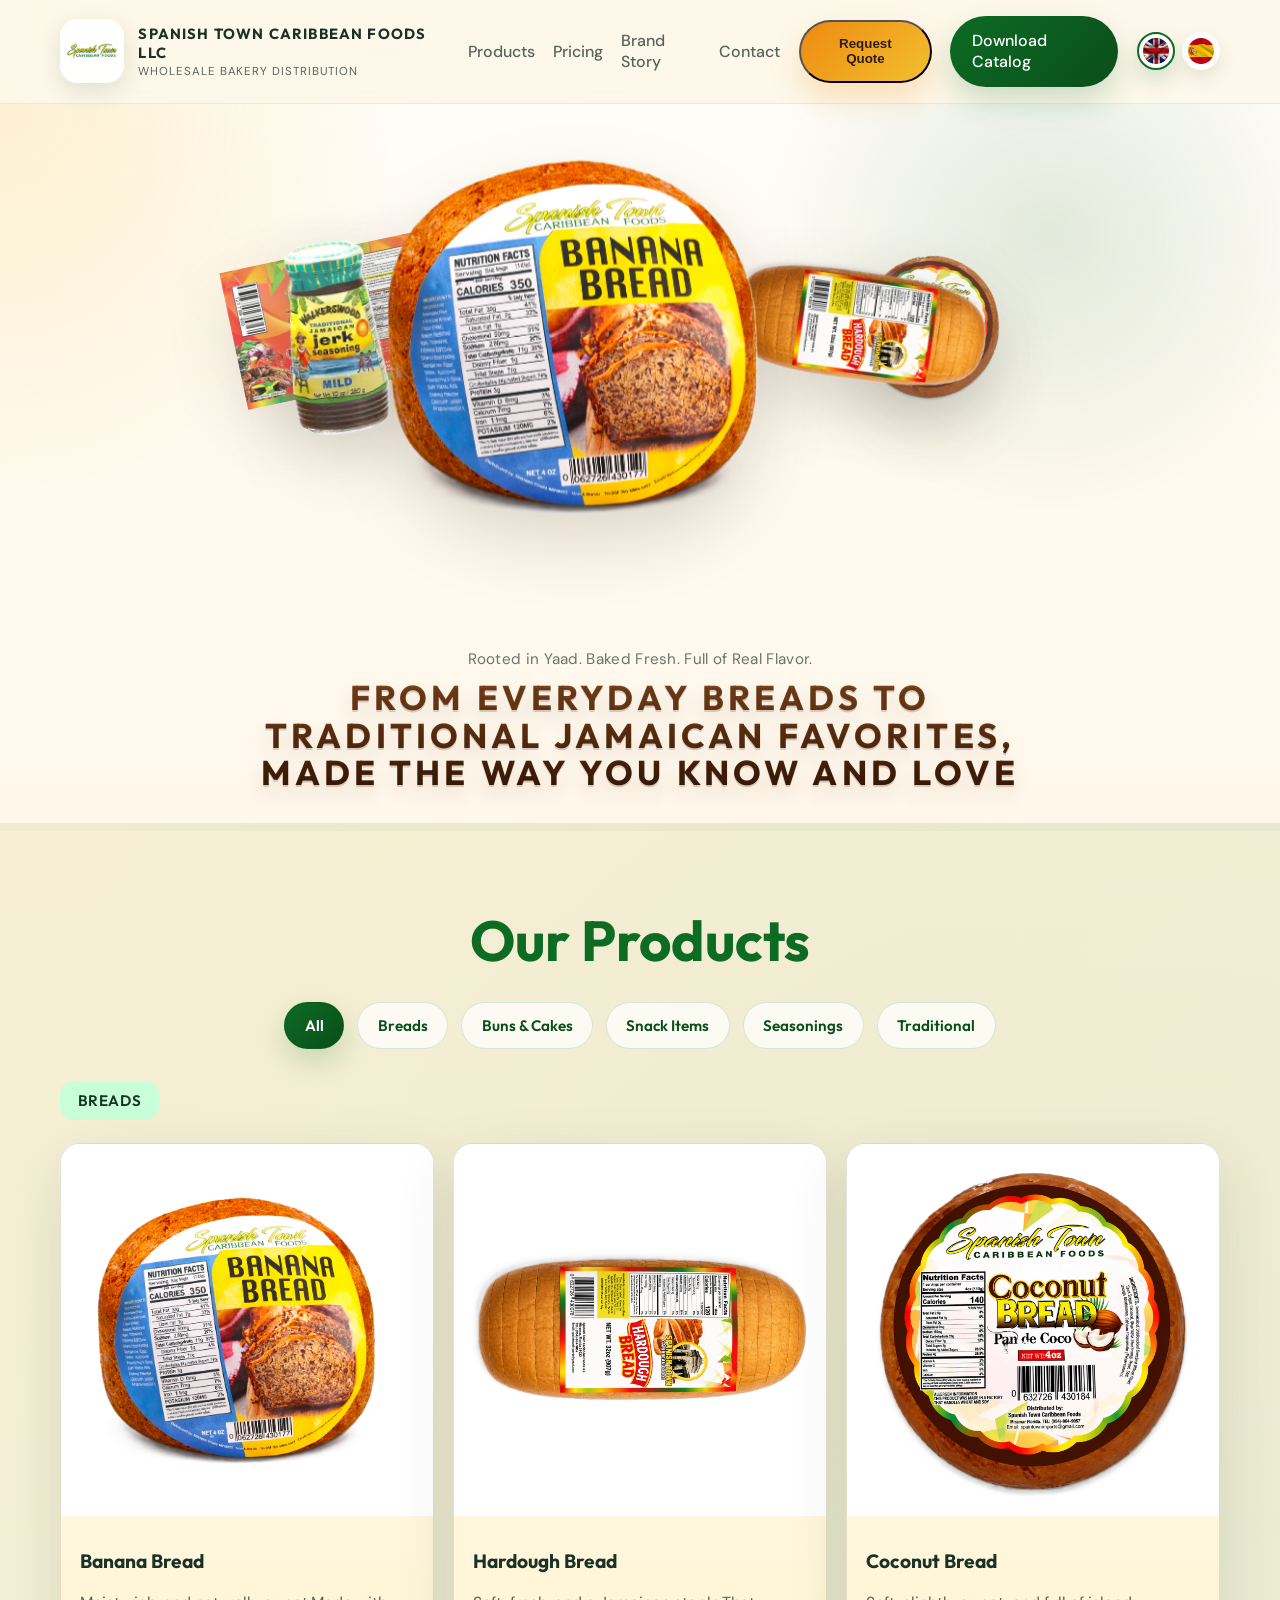
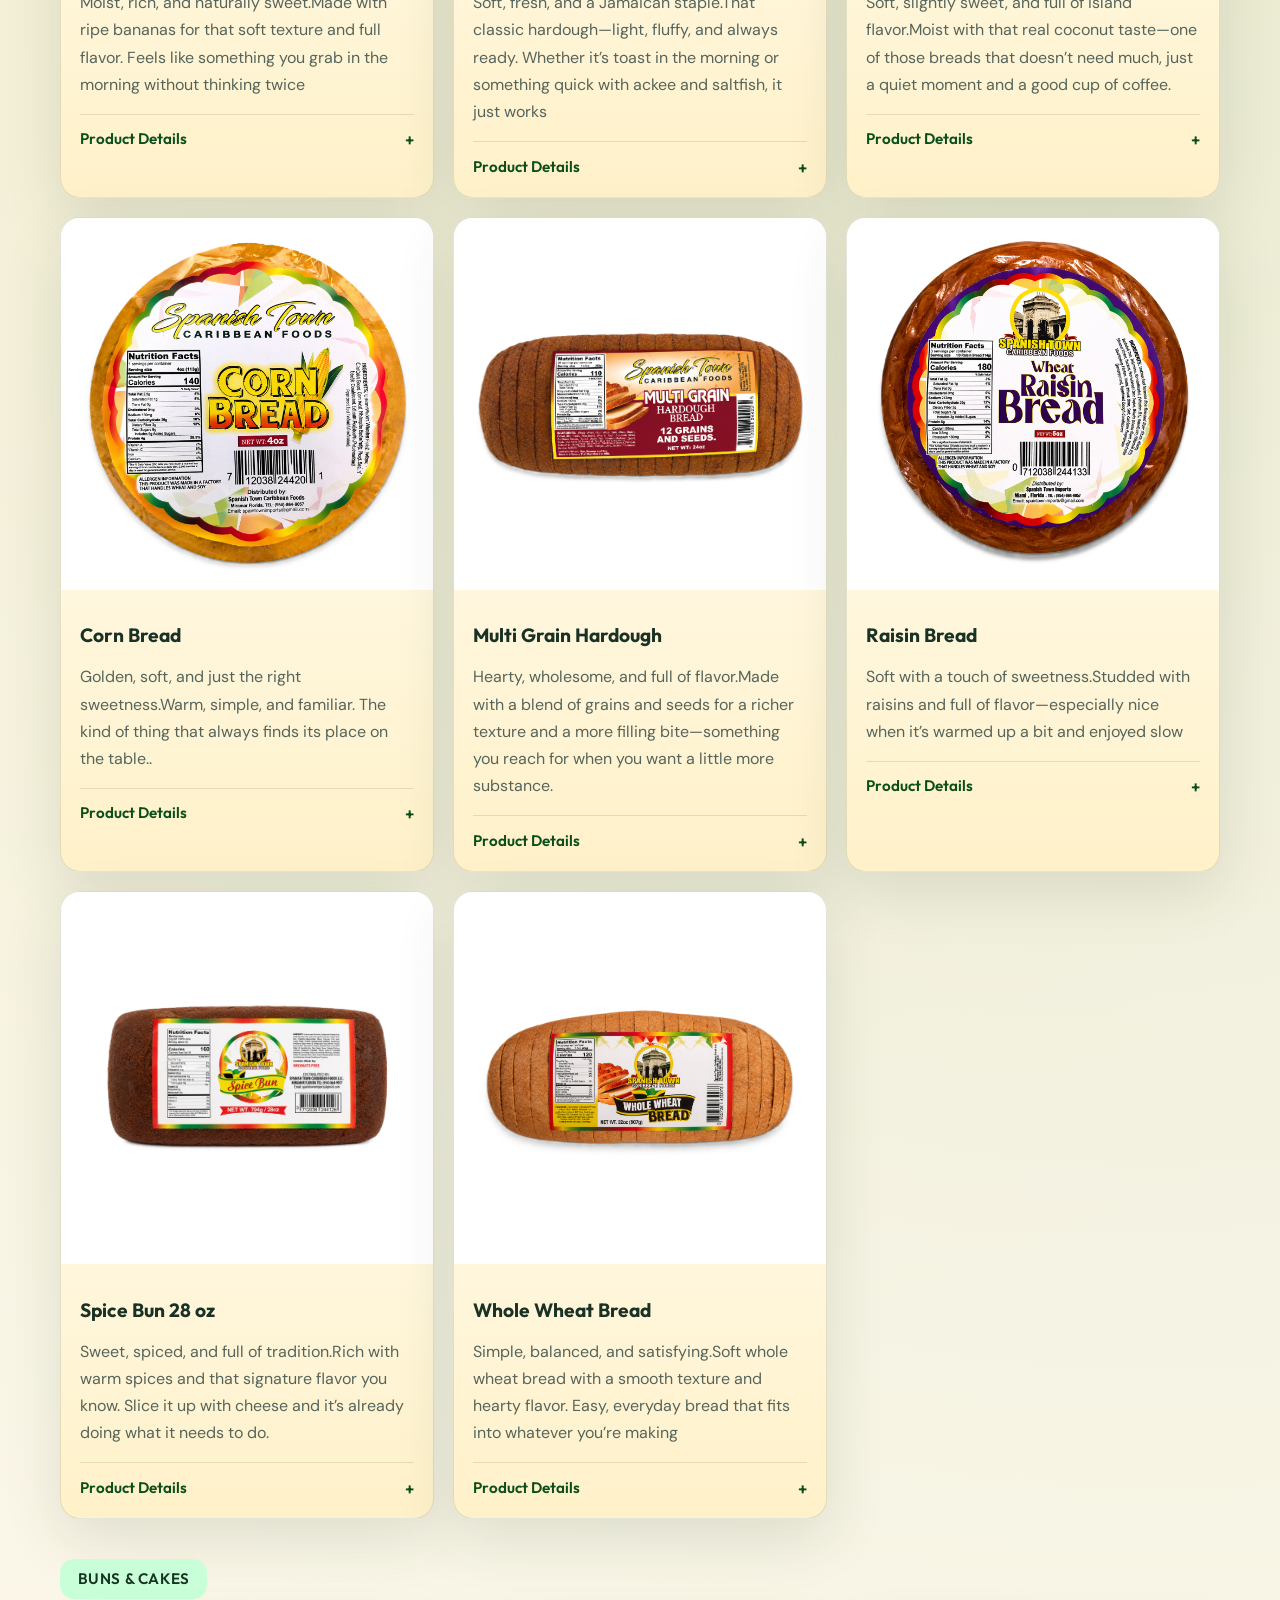
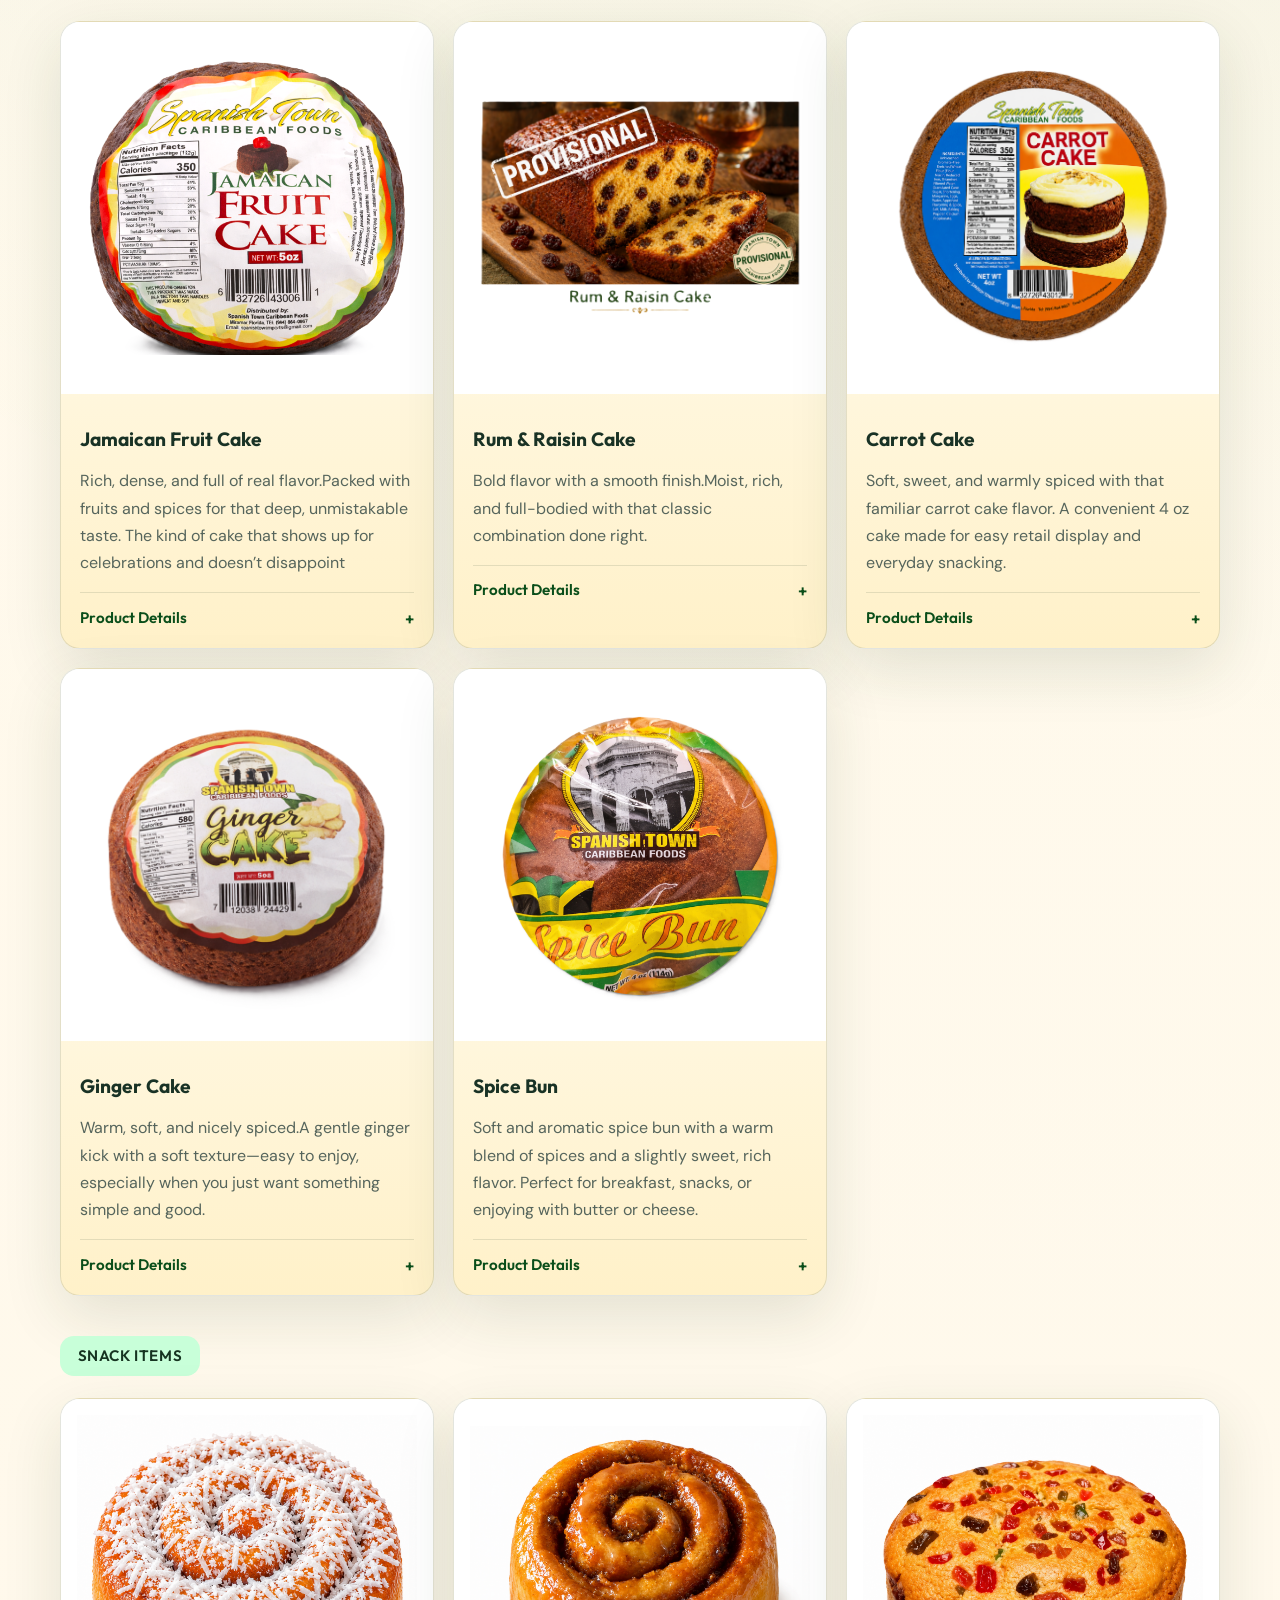
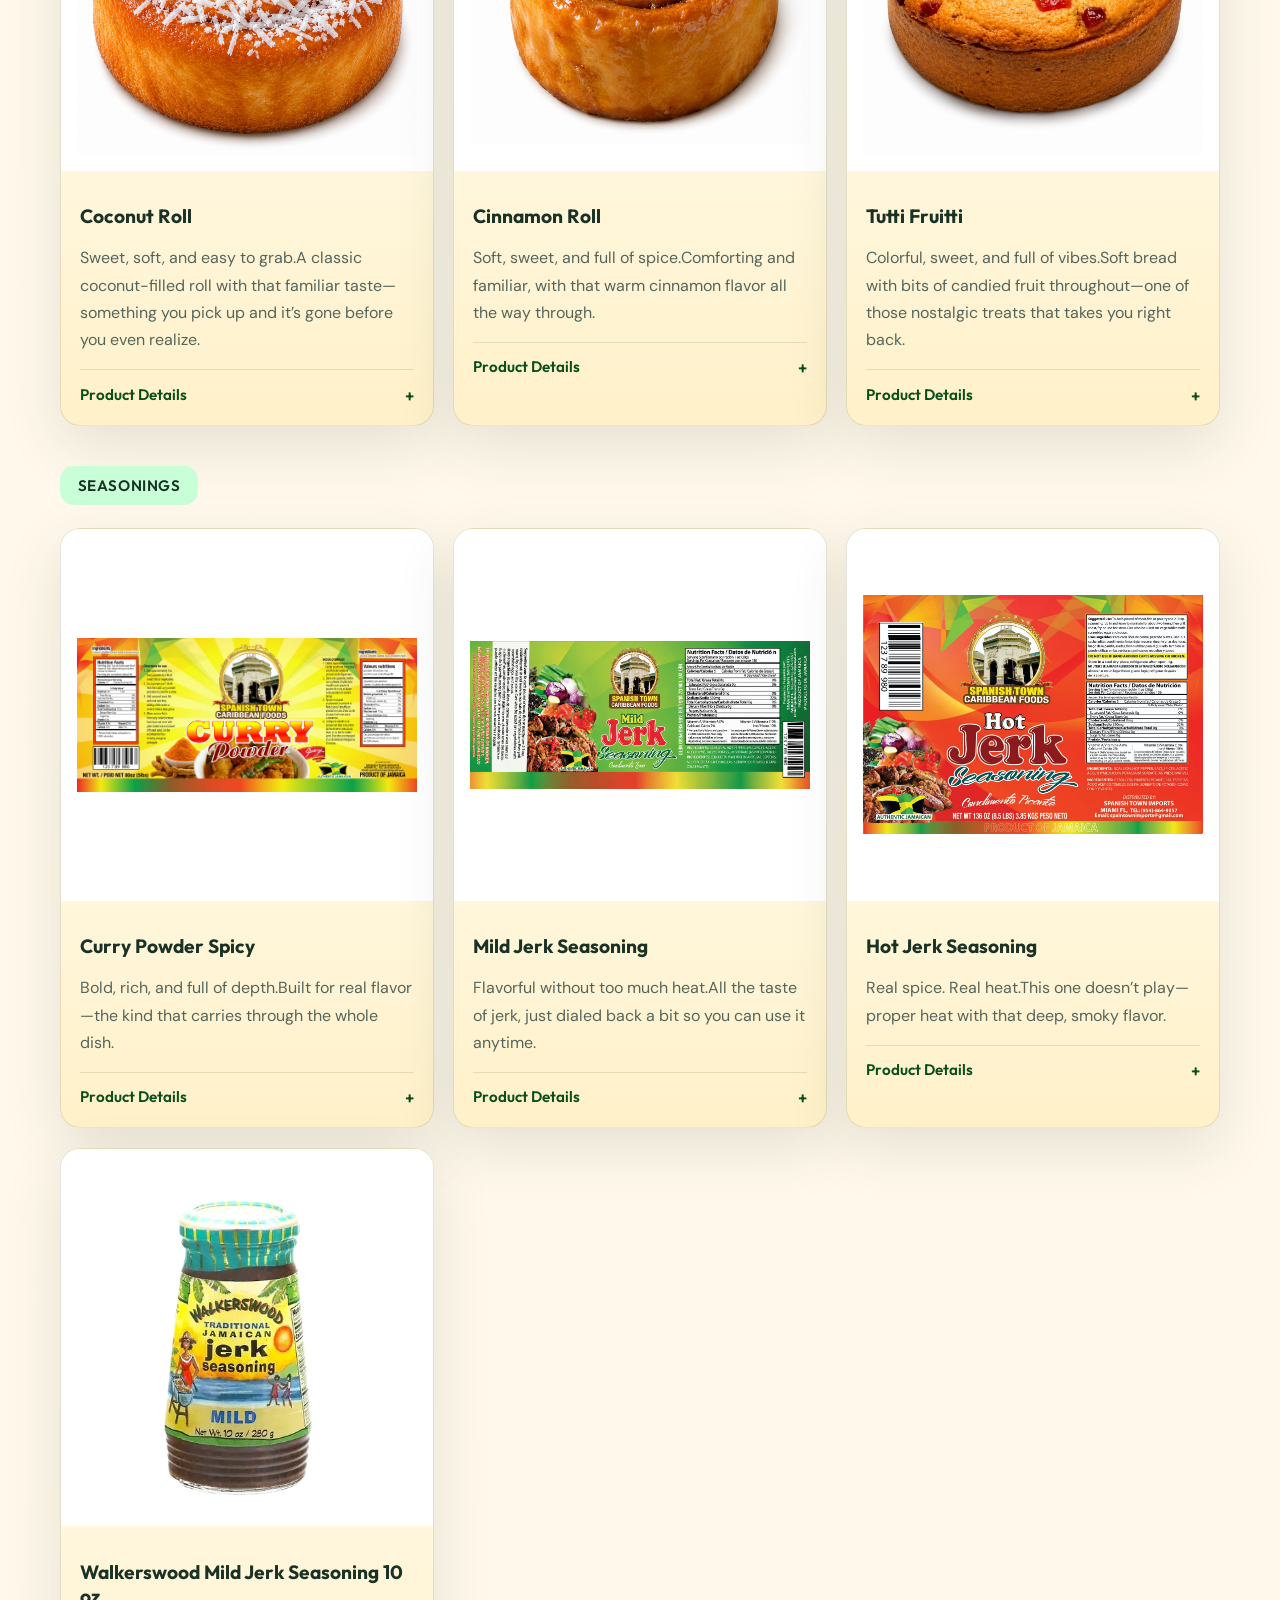
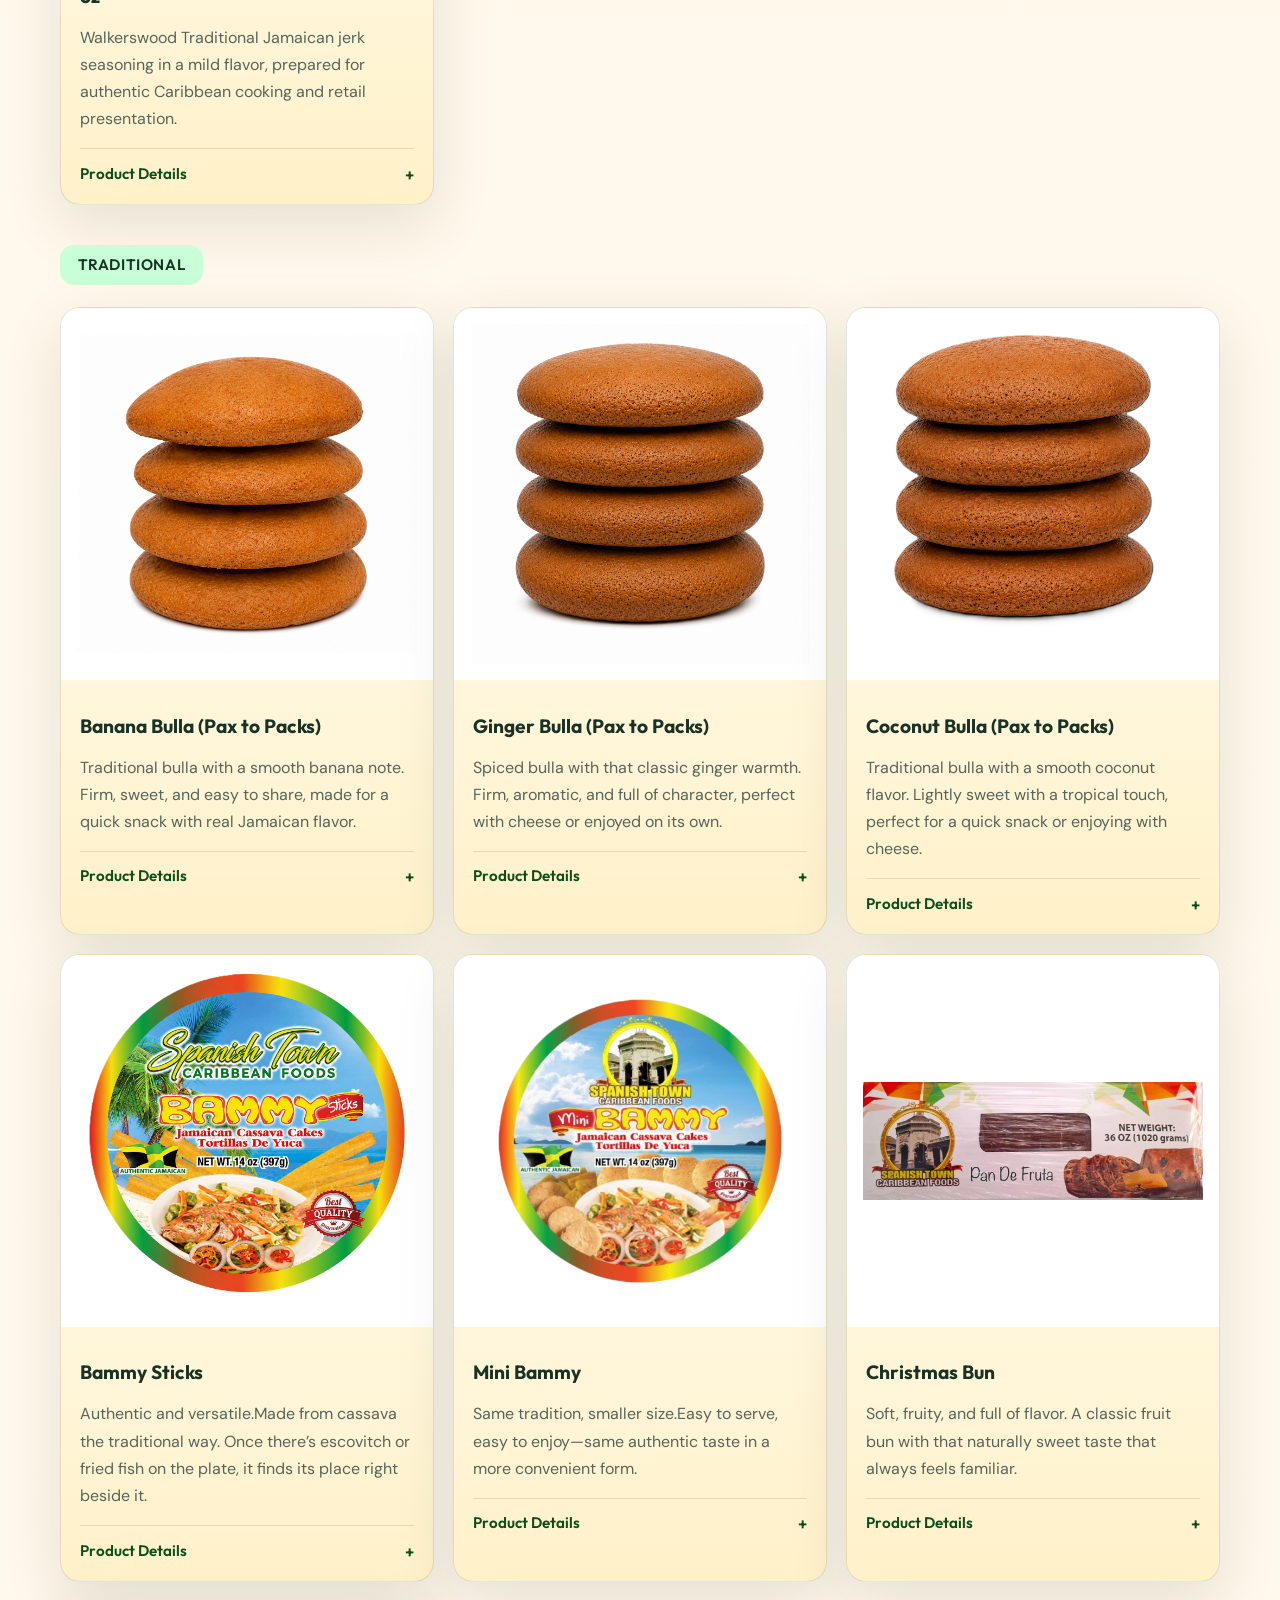
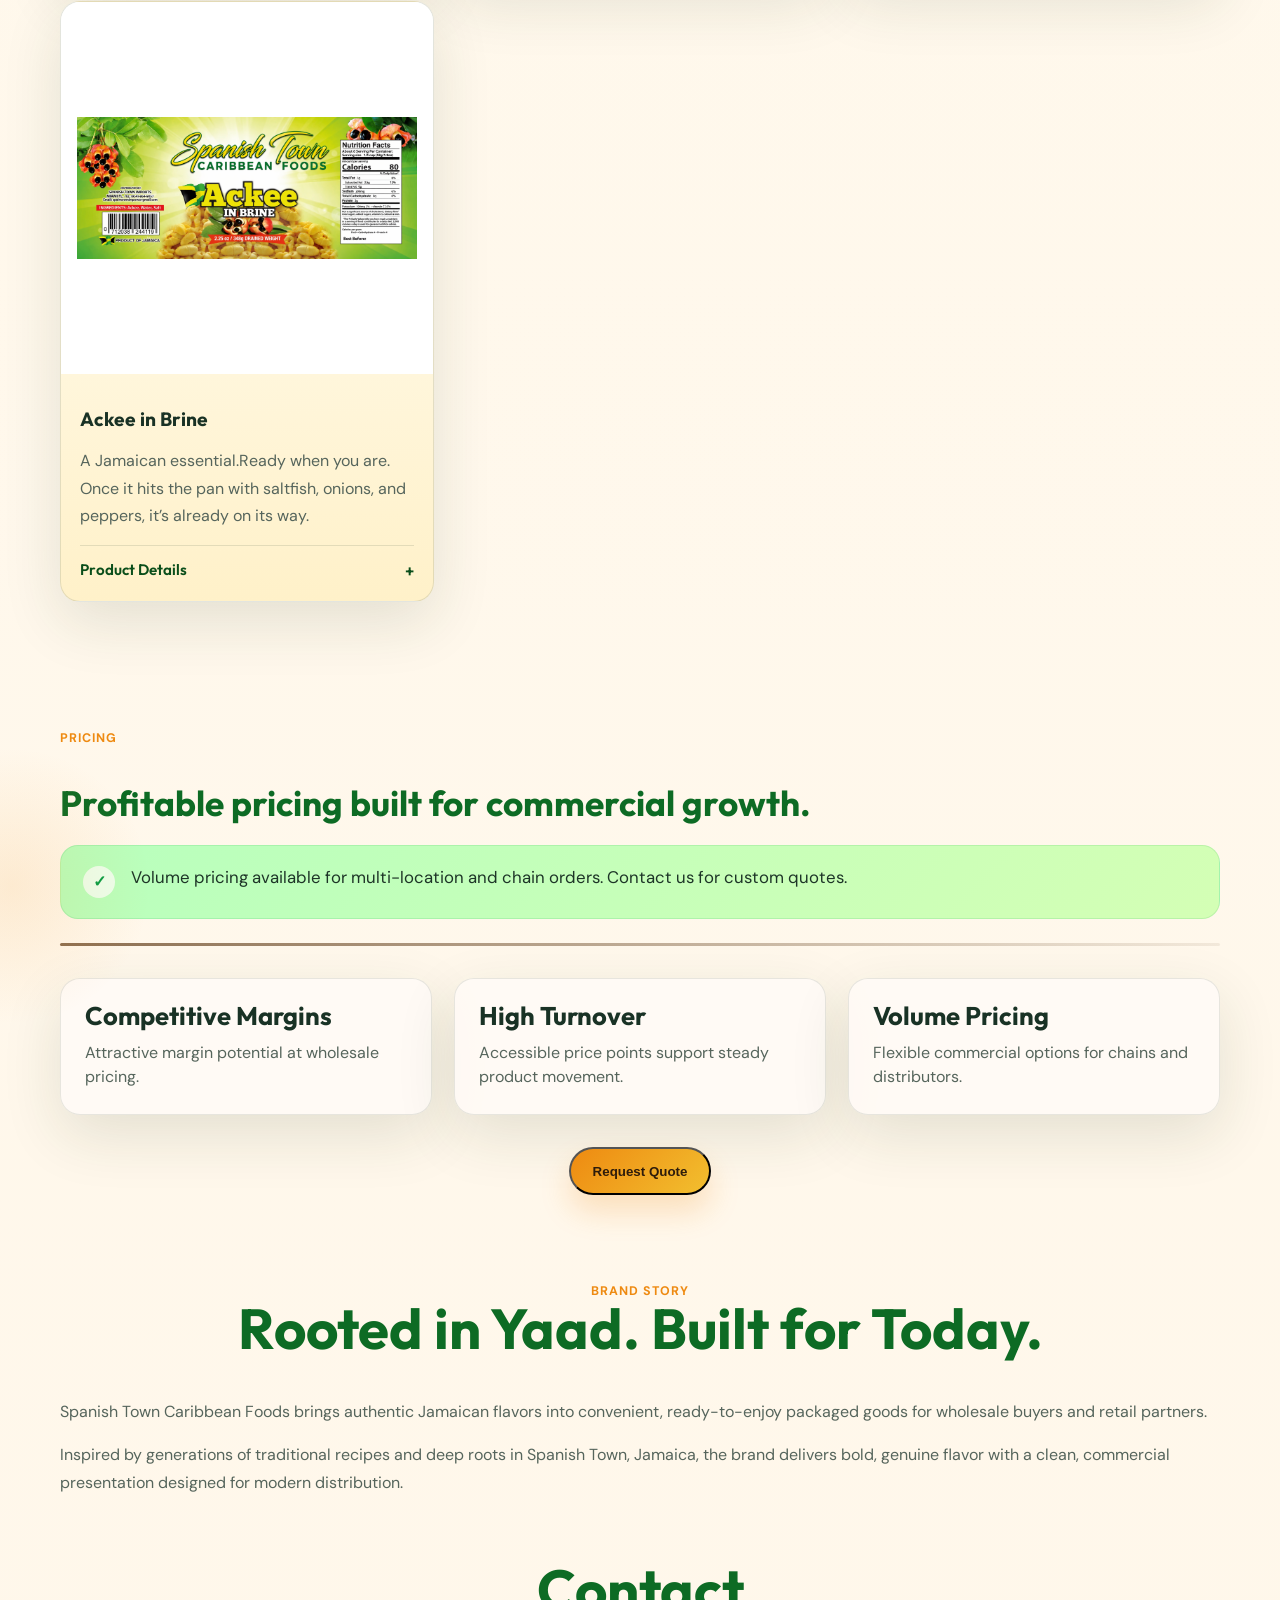
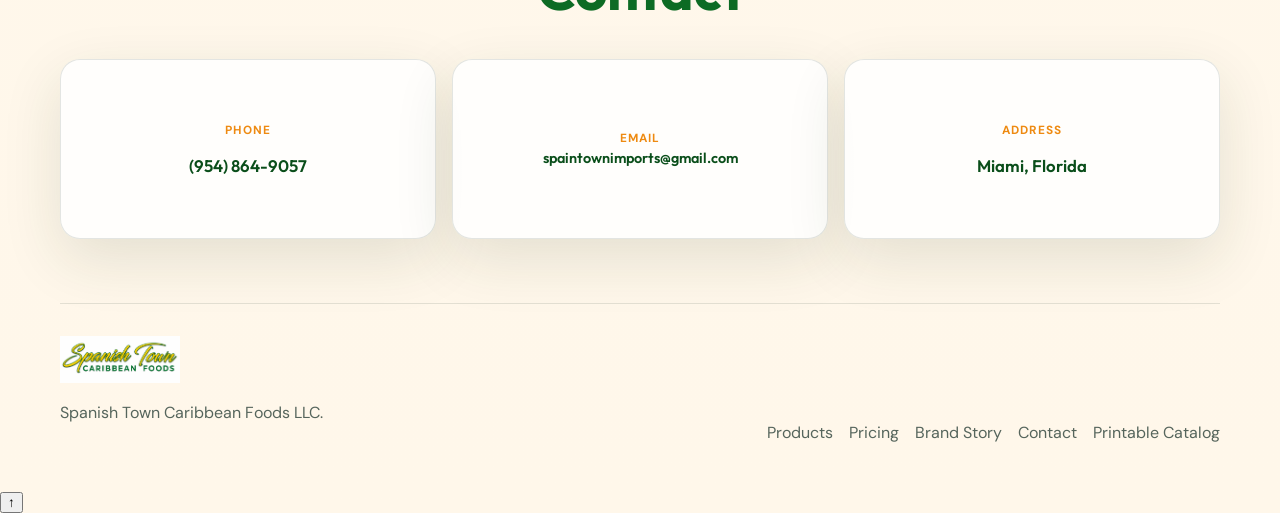
==== commit aae361fa: "fotoCurry" ====
--- a/index.html
+++ b/index.html
@@ -252,6 +252,7 @@
         </div>
       </div>
     </div>
+    
   </div>
 
   <script src="script.js"></script>
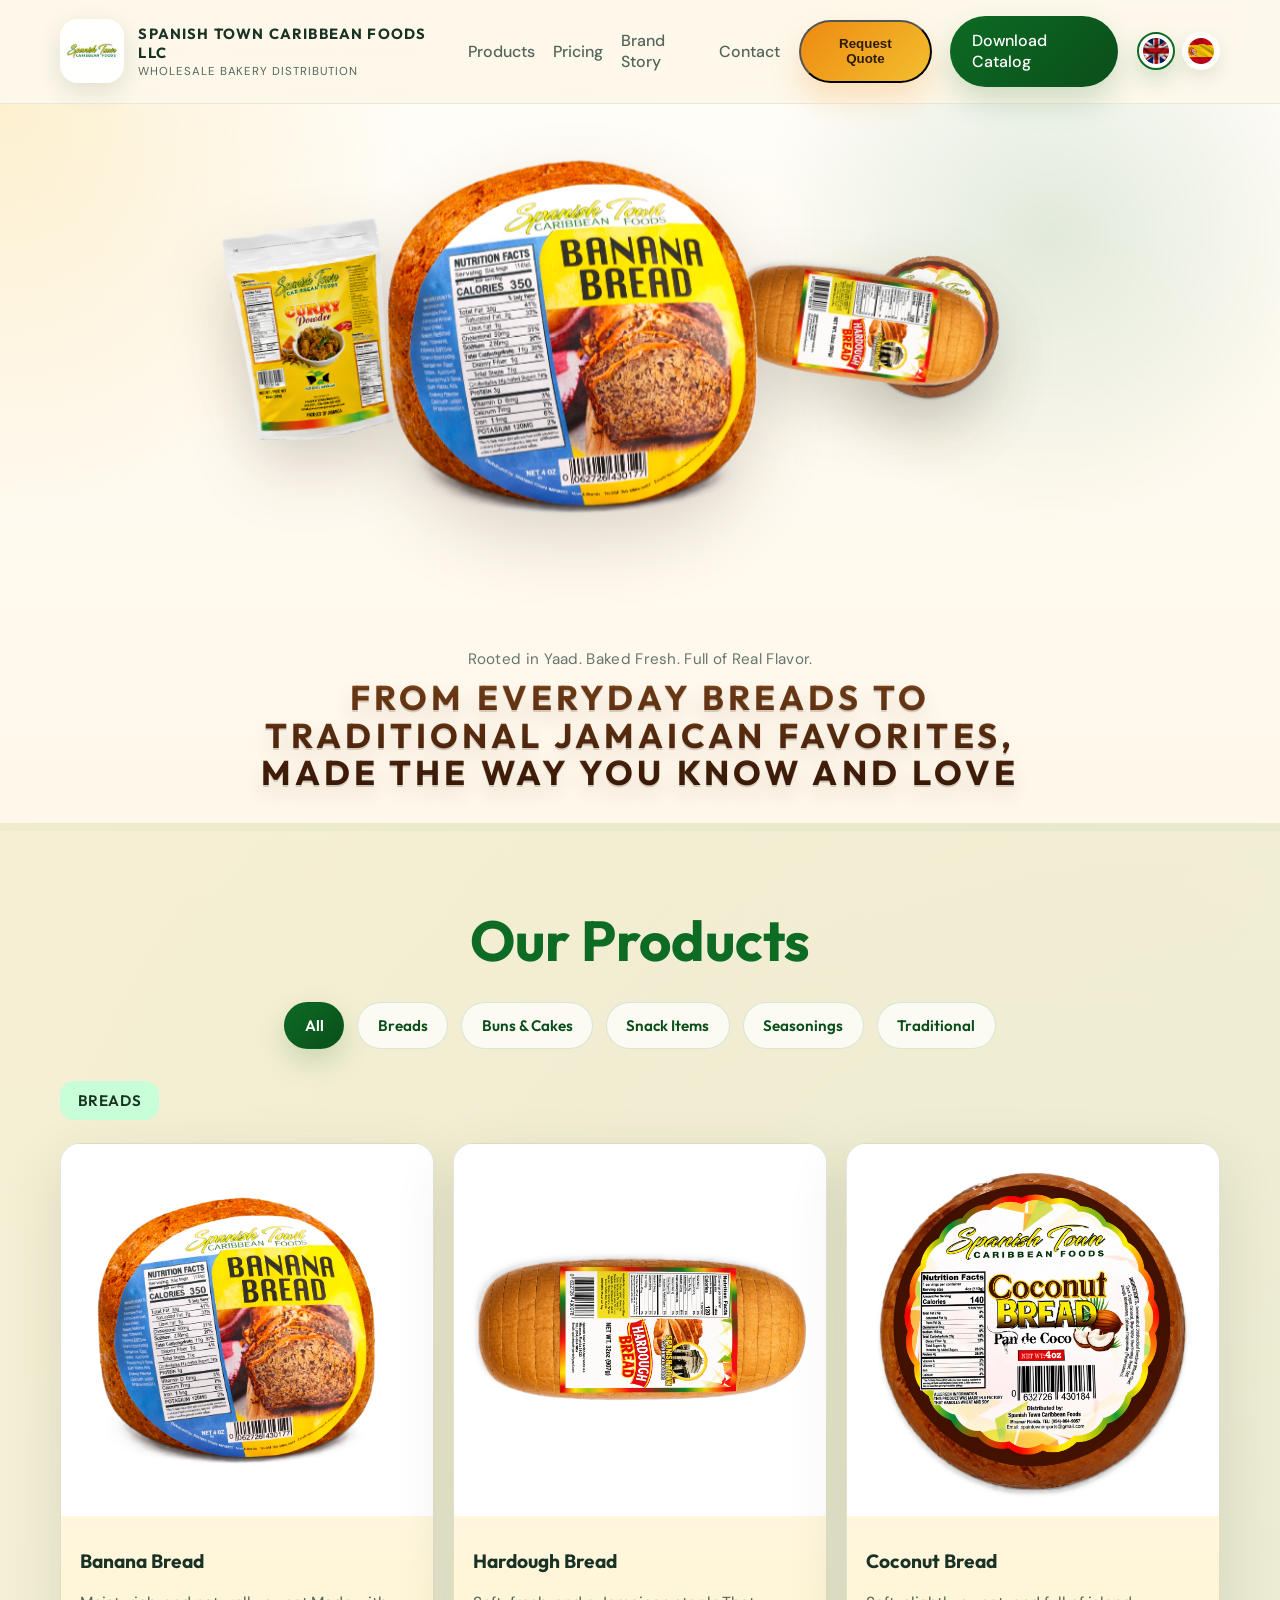
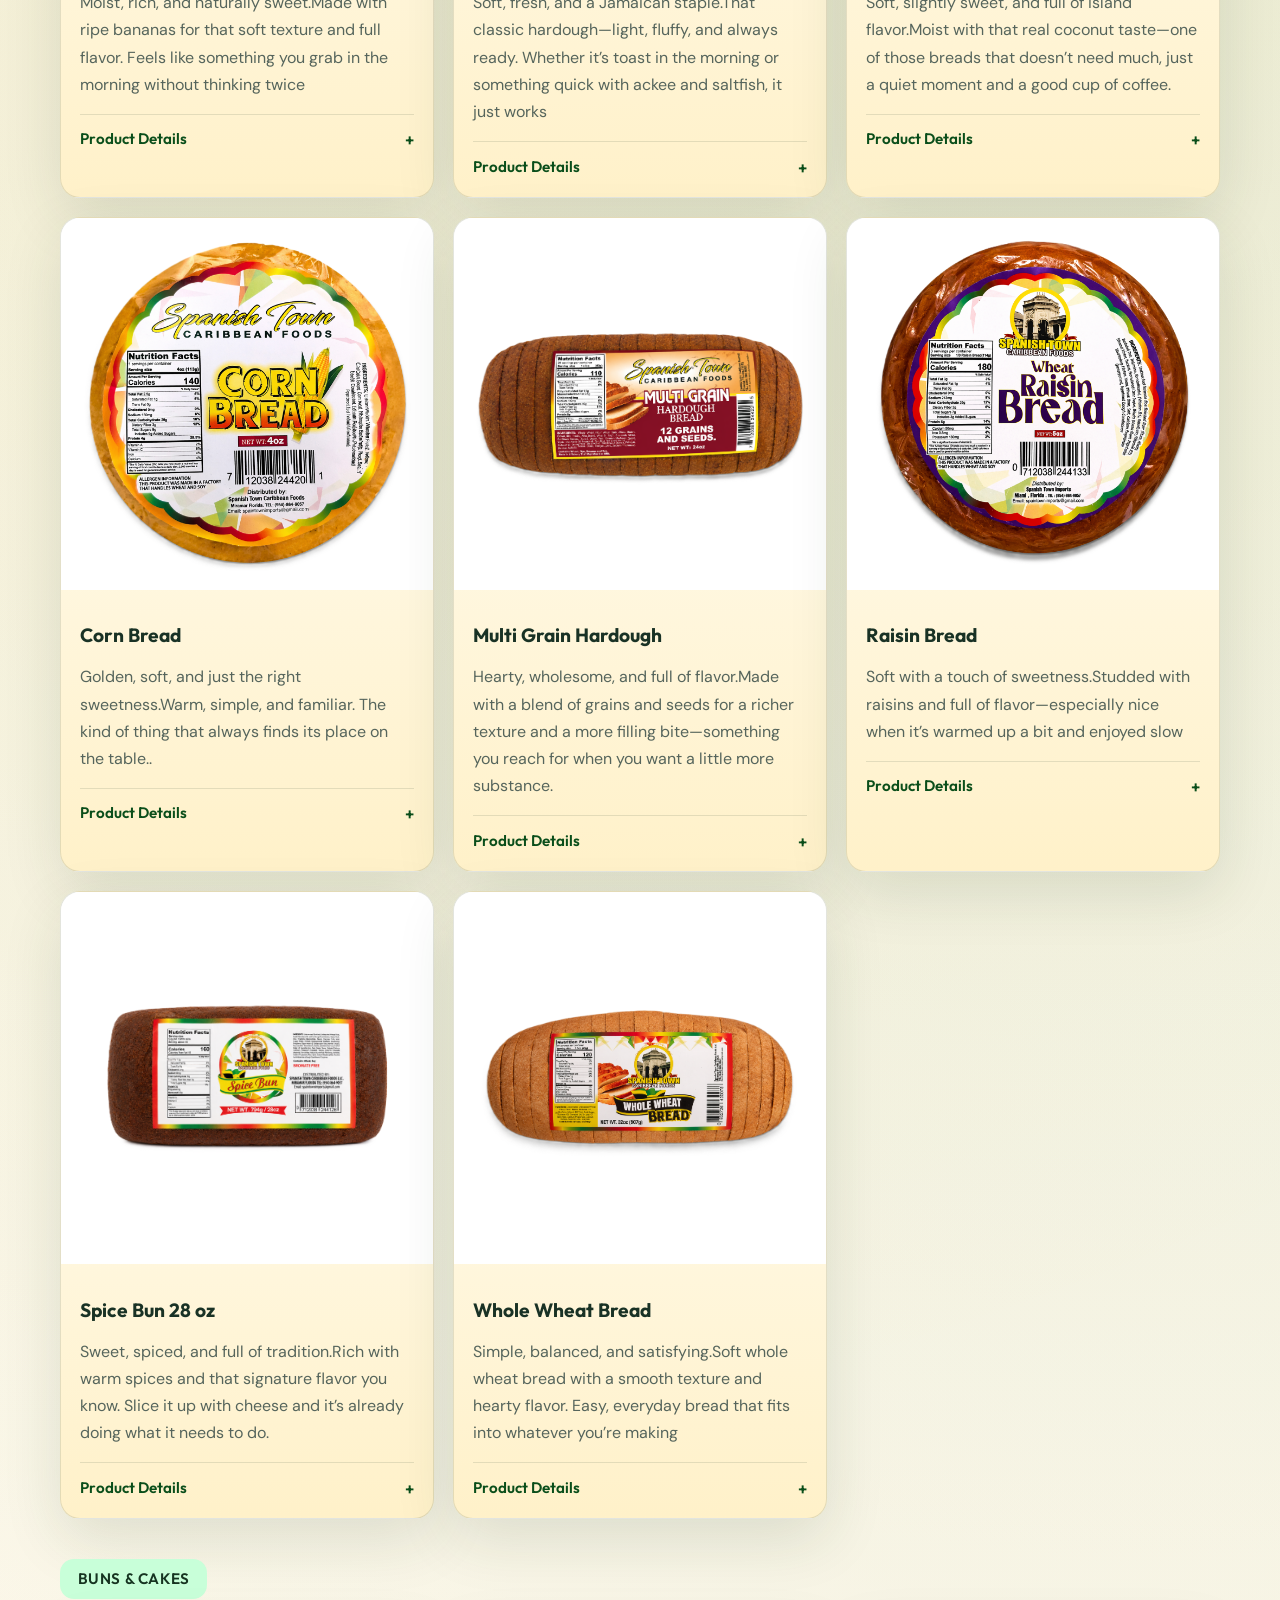
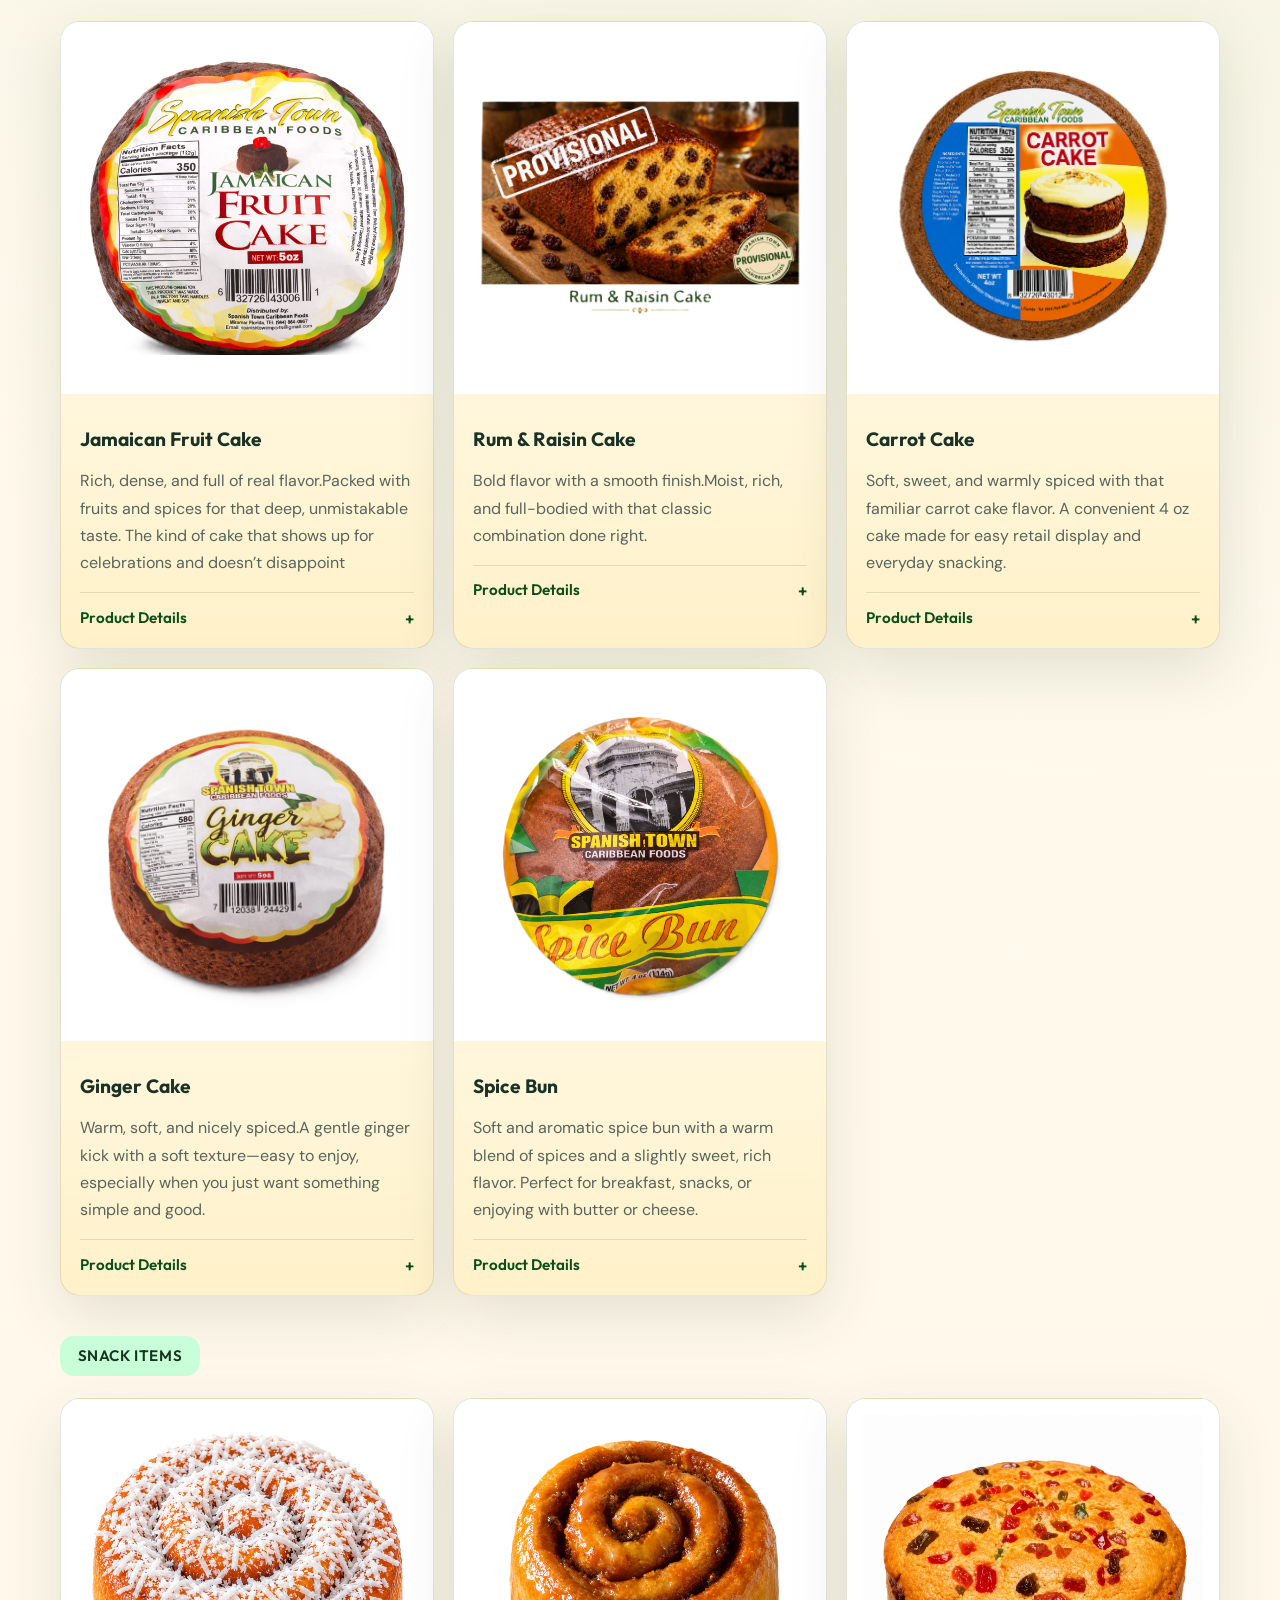
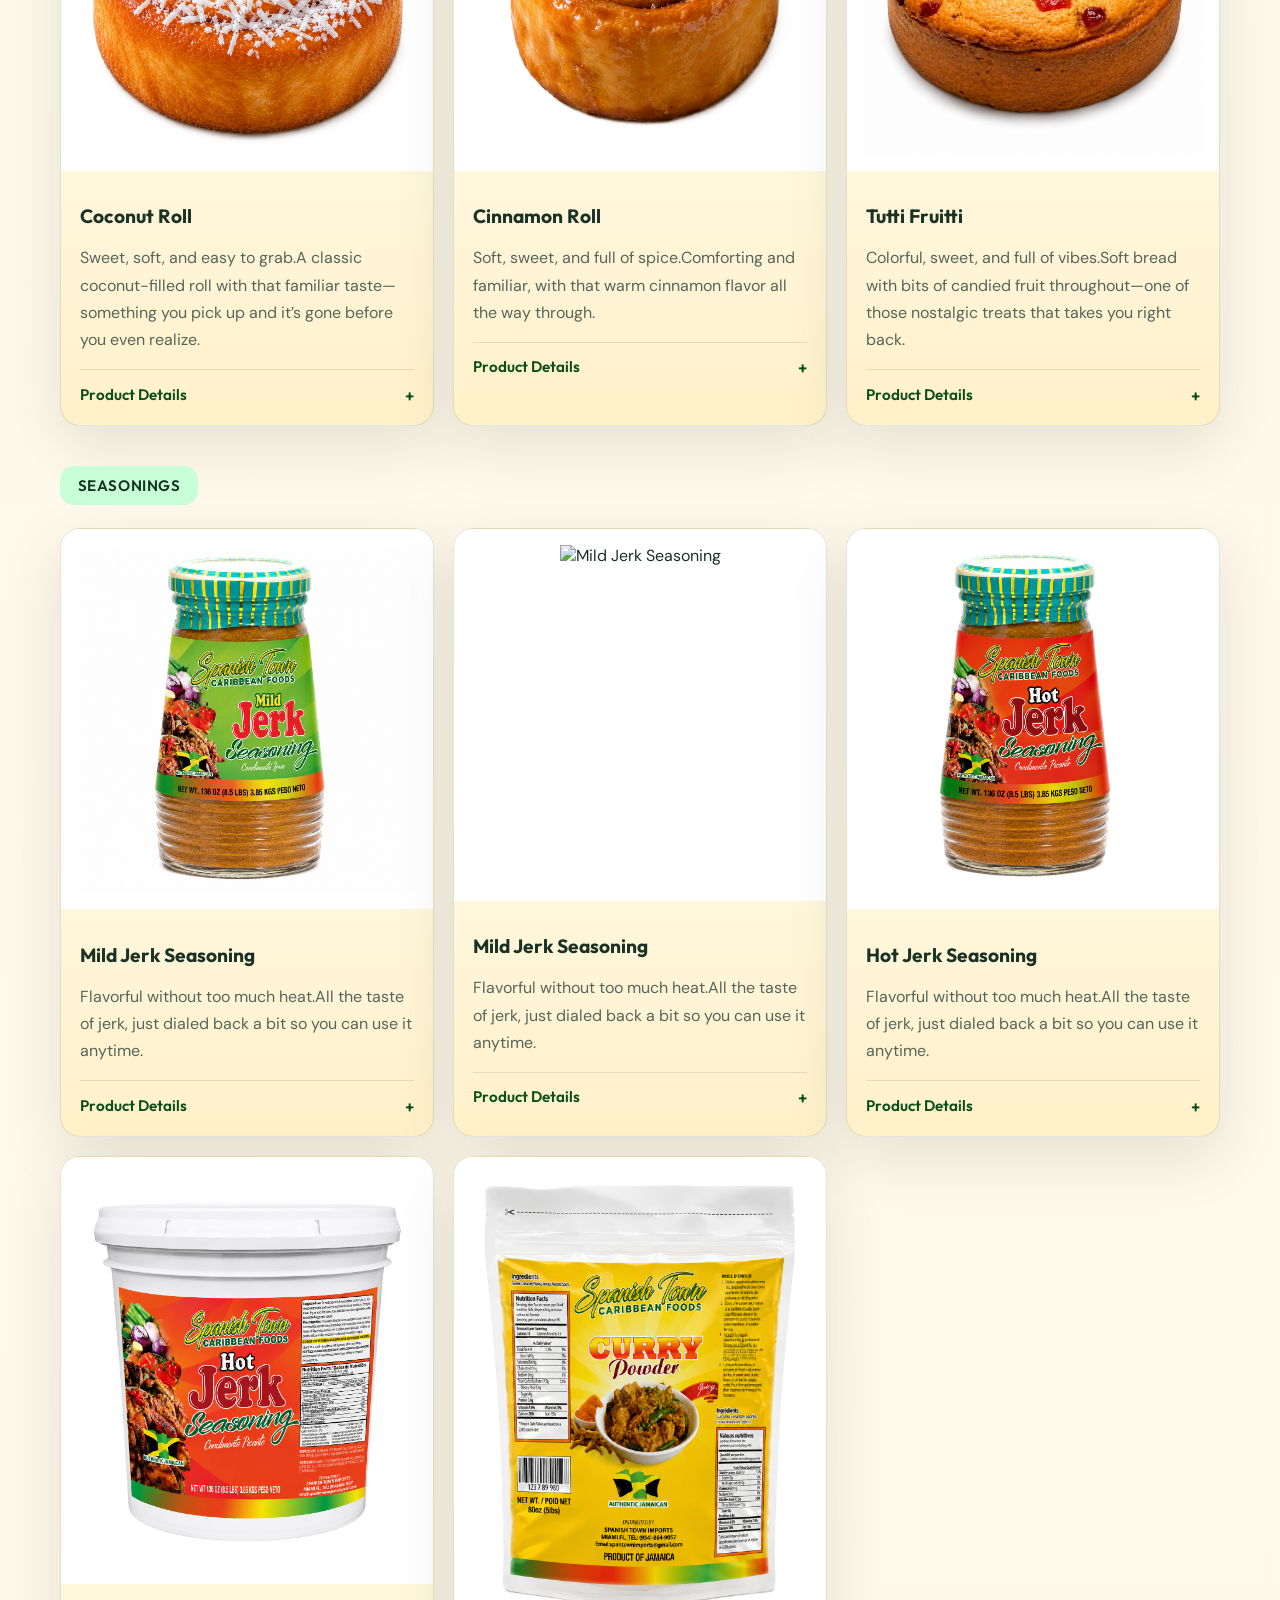
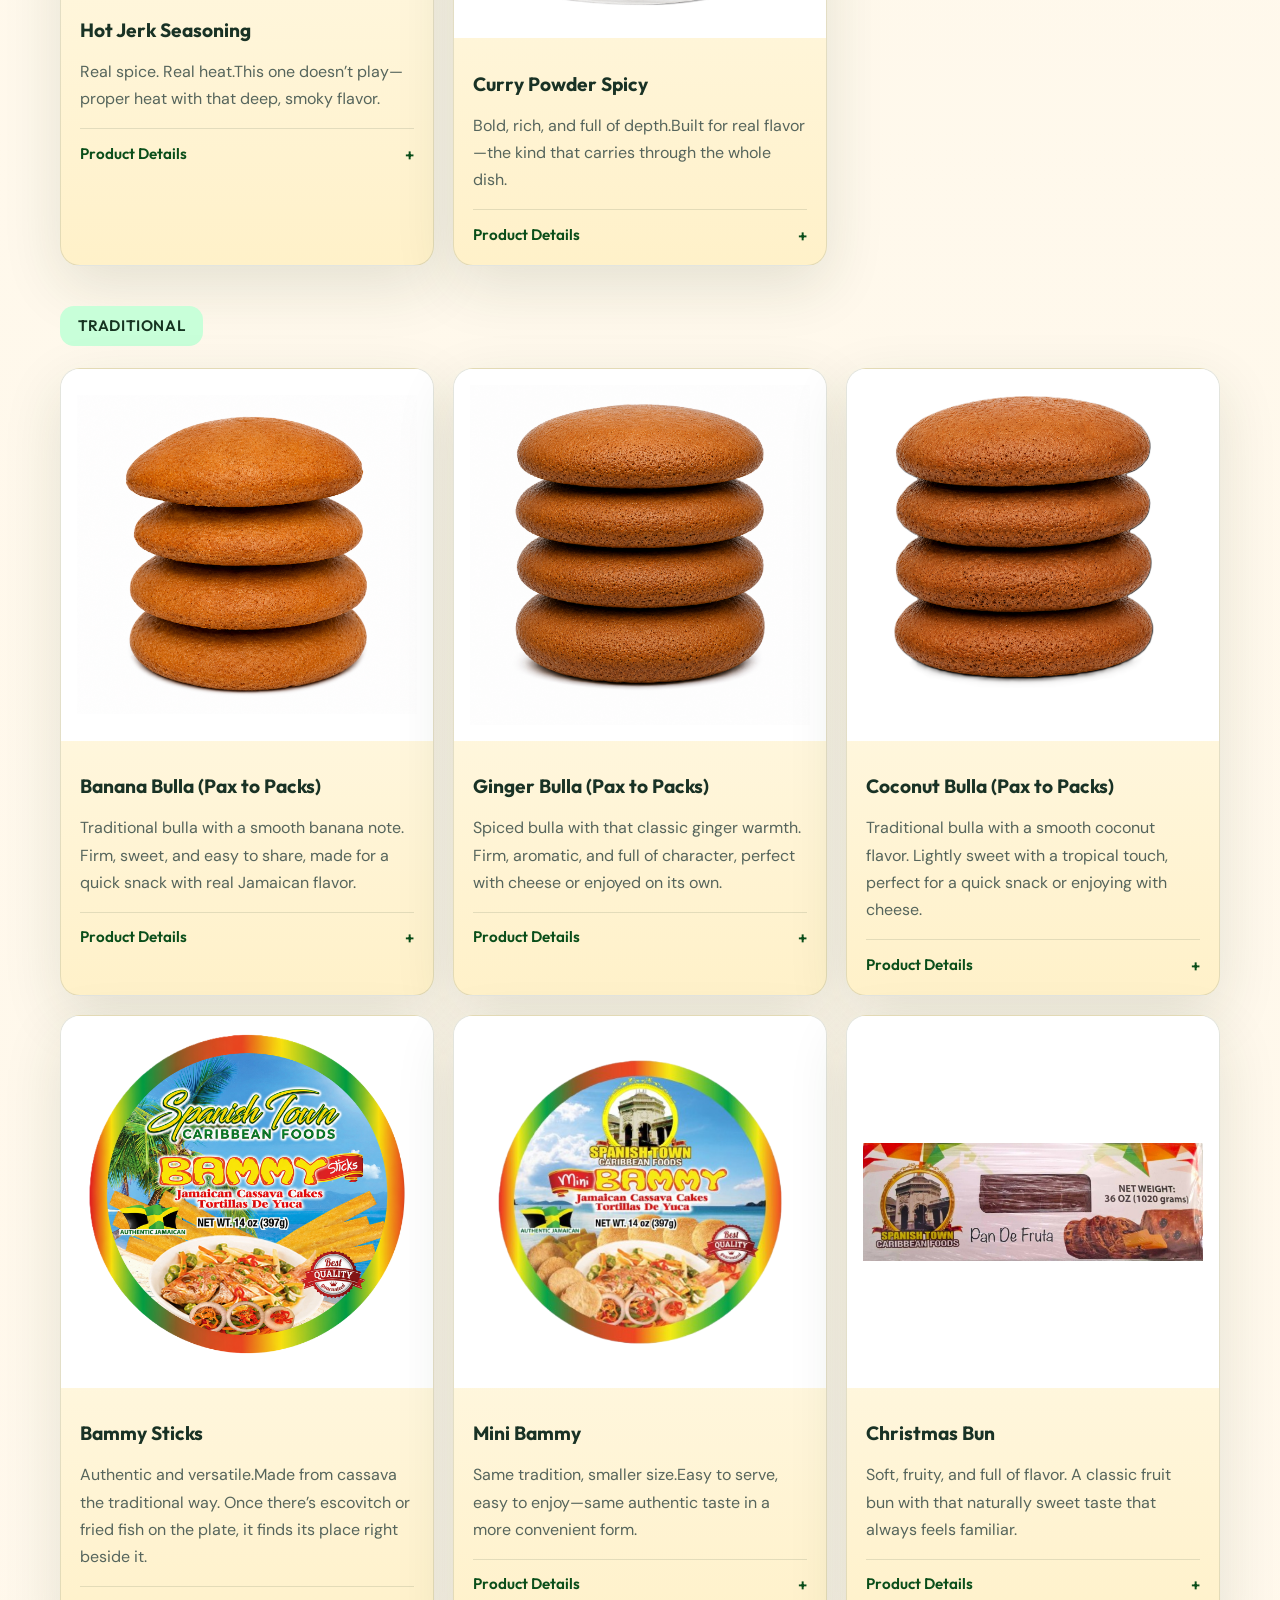
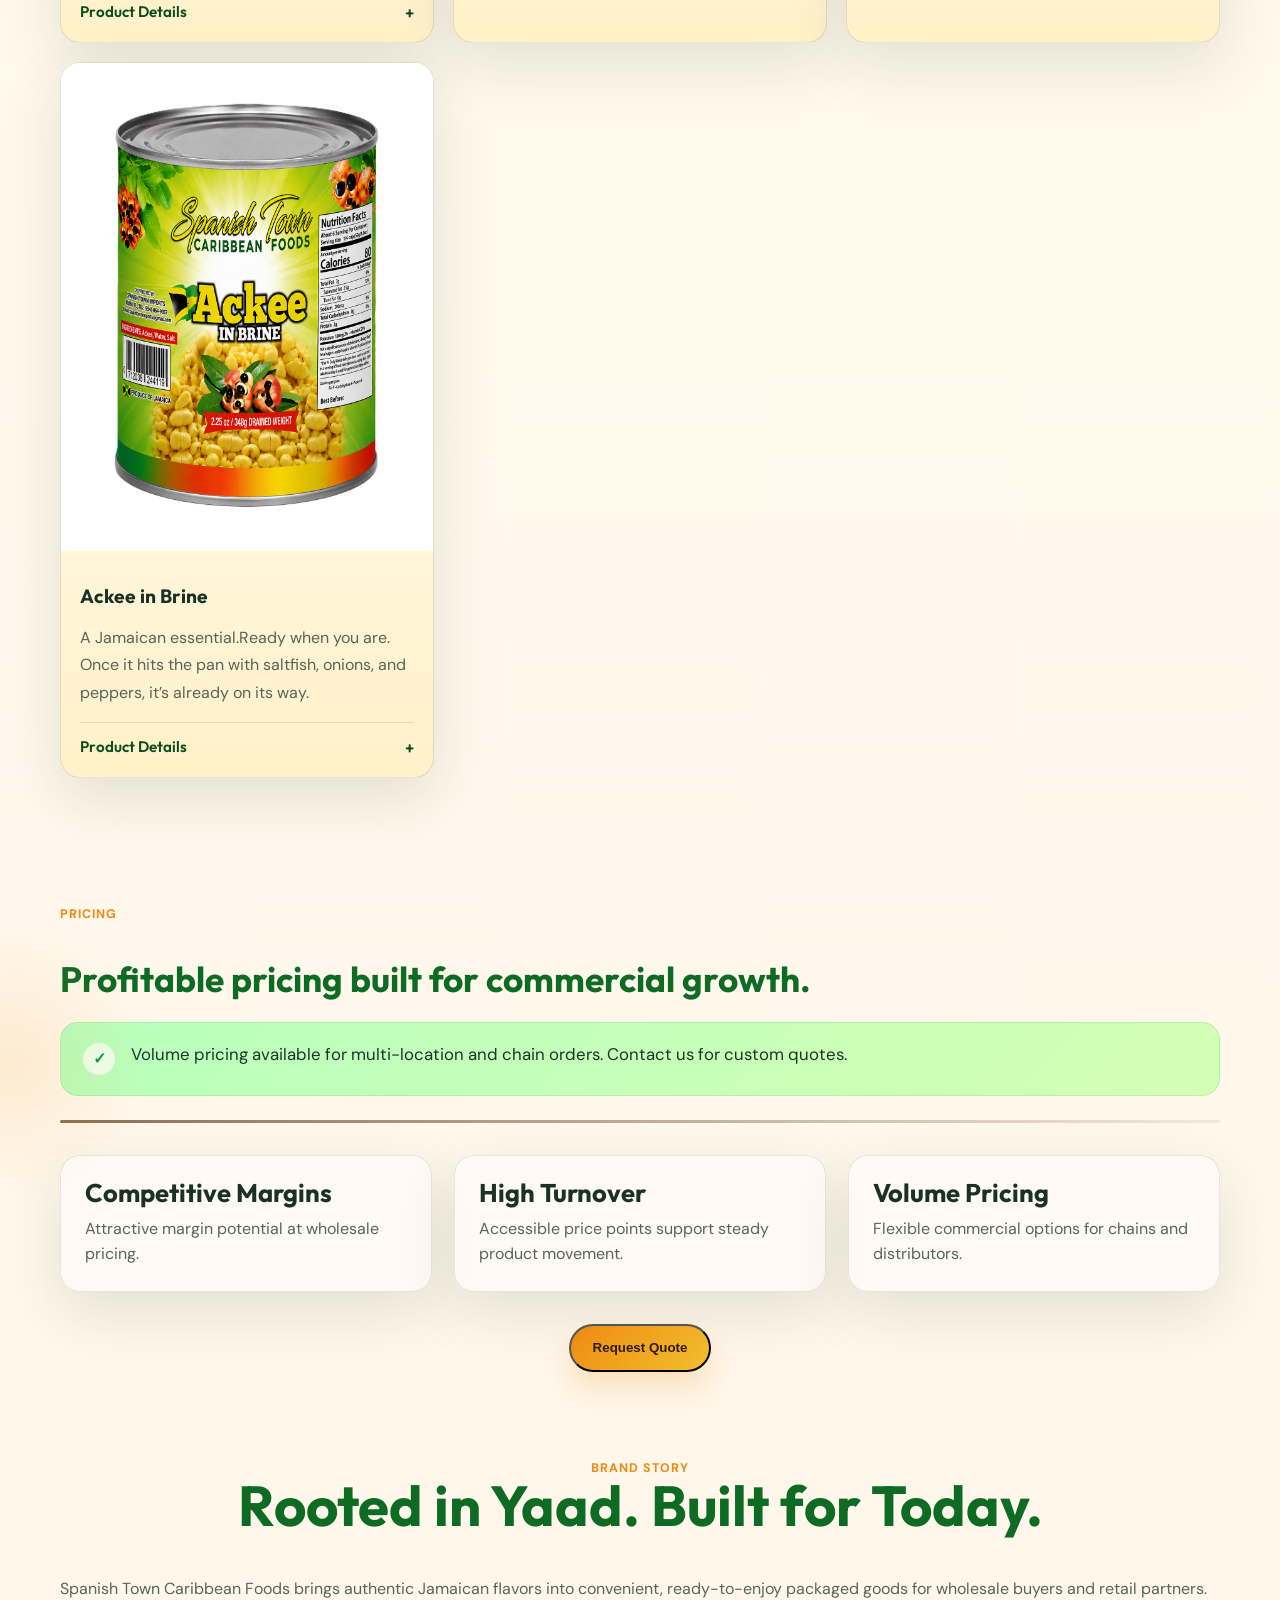
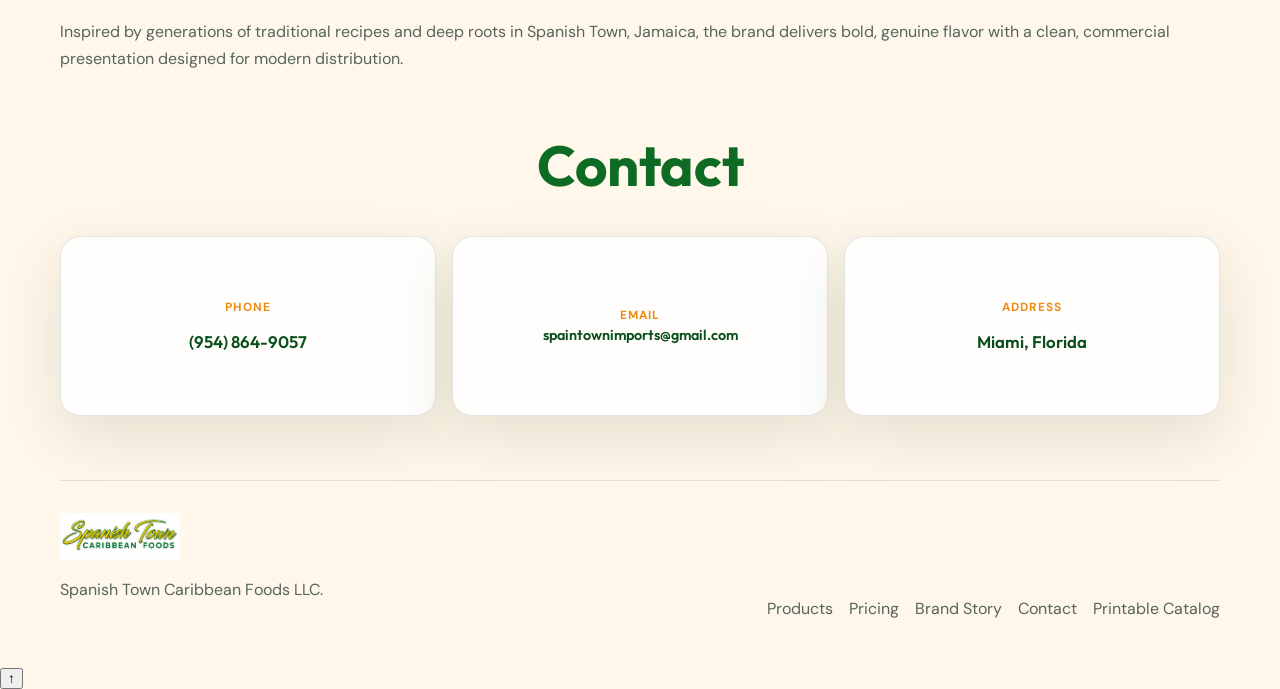
==== commit 58b94c48: "cambio" ====
--- a/index.html
+++ b/index.html
@@ -249,10 +249,11 @@
             <button class="button button-secondary" type="button" id="quote-confirm-continue-button" data-i18n="quote.confirm.continue">Continue Editing</button>
             <button class="button button-primary" type="button" id="quote-confirm-leave-button" data-i18n="quote.confirm.leave">Leave Form</button>
           </div>
+          
         </div>
       </div>
     </div>
-    
+
   </div>
 
   <script src="script.js"></script>
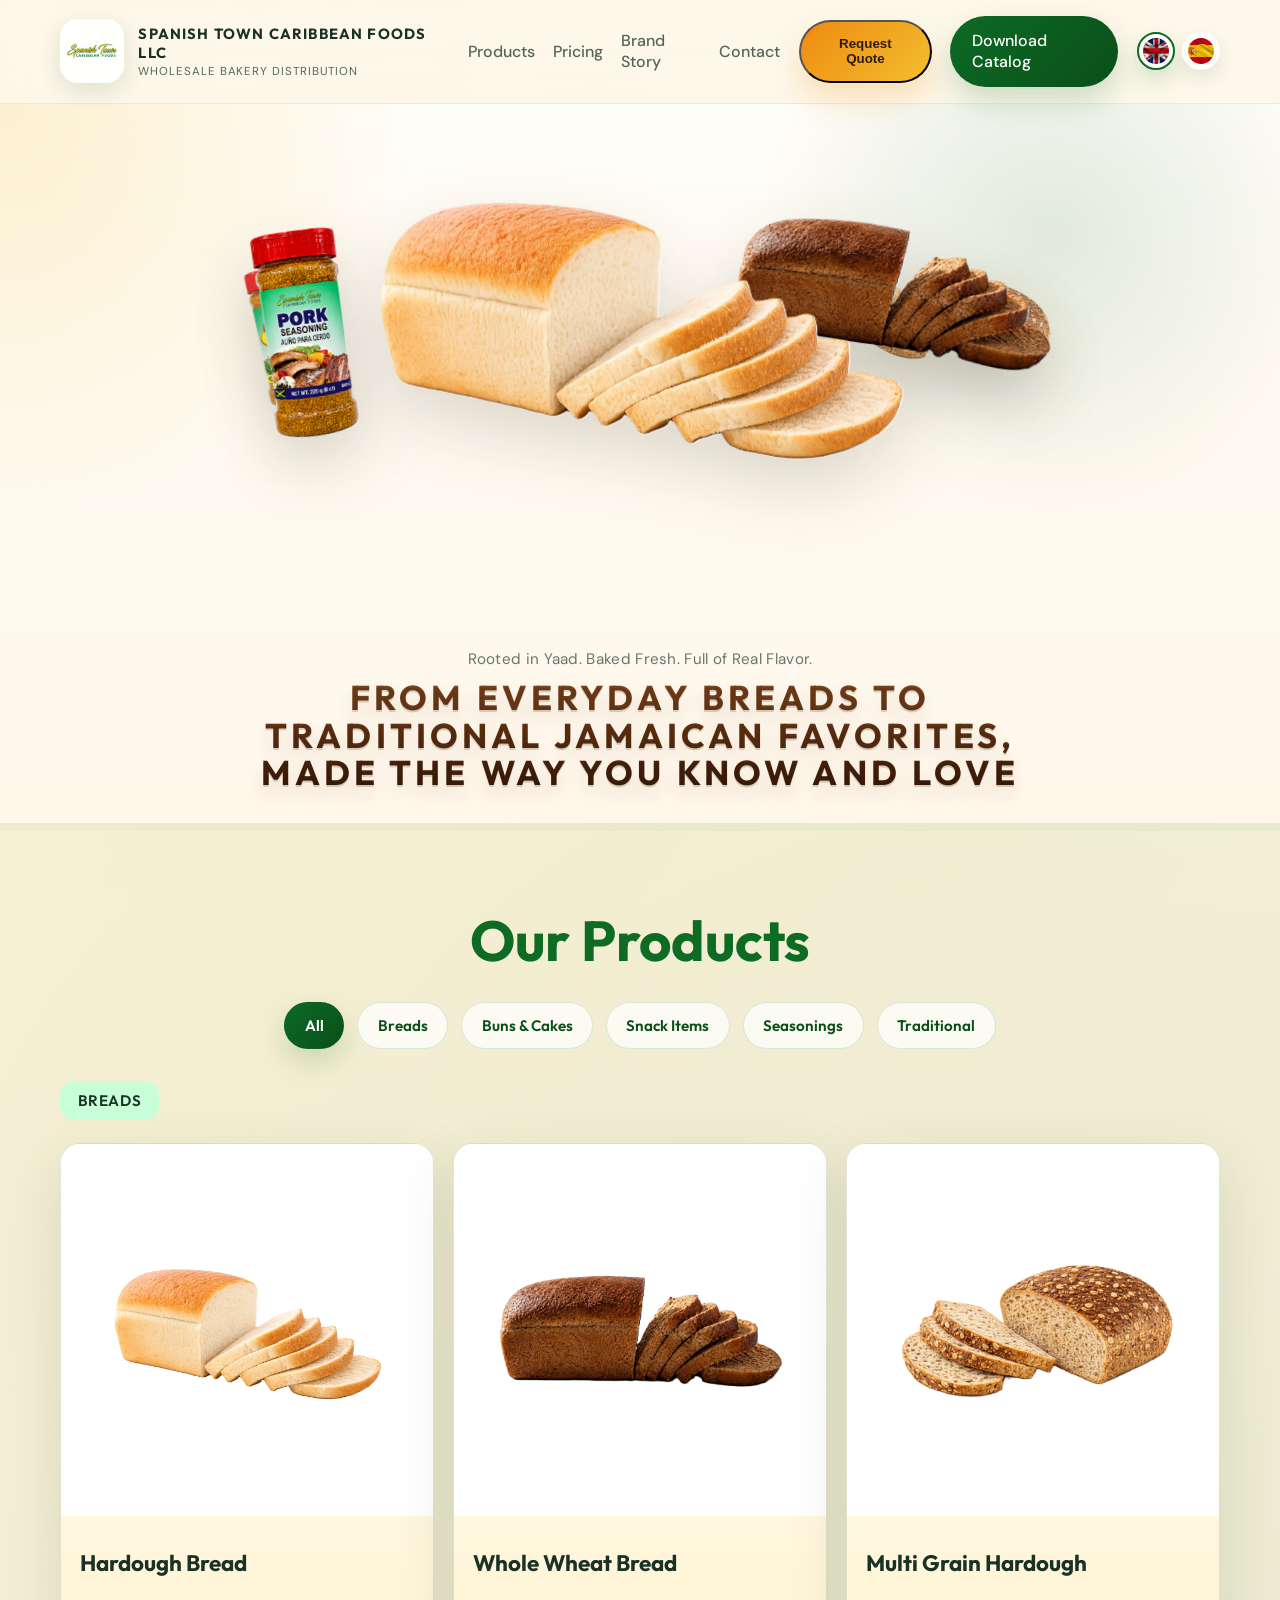
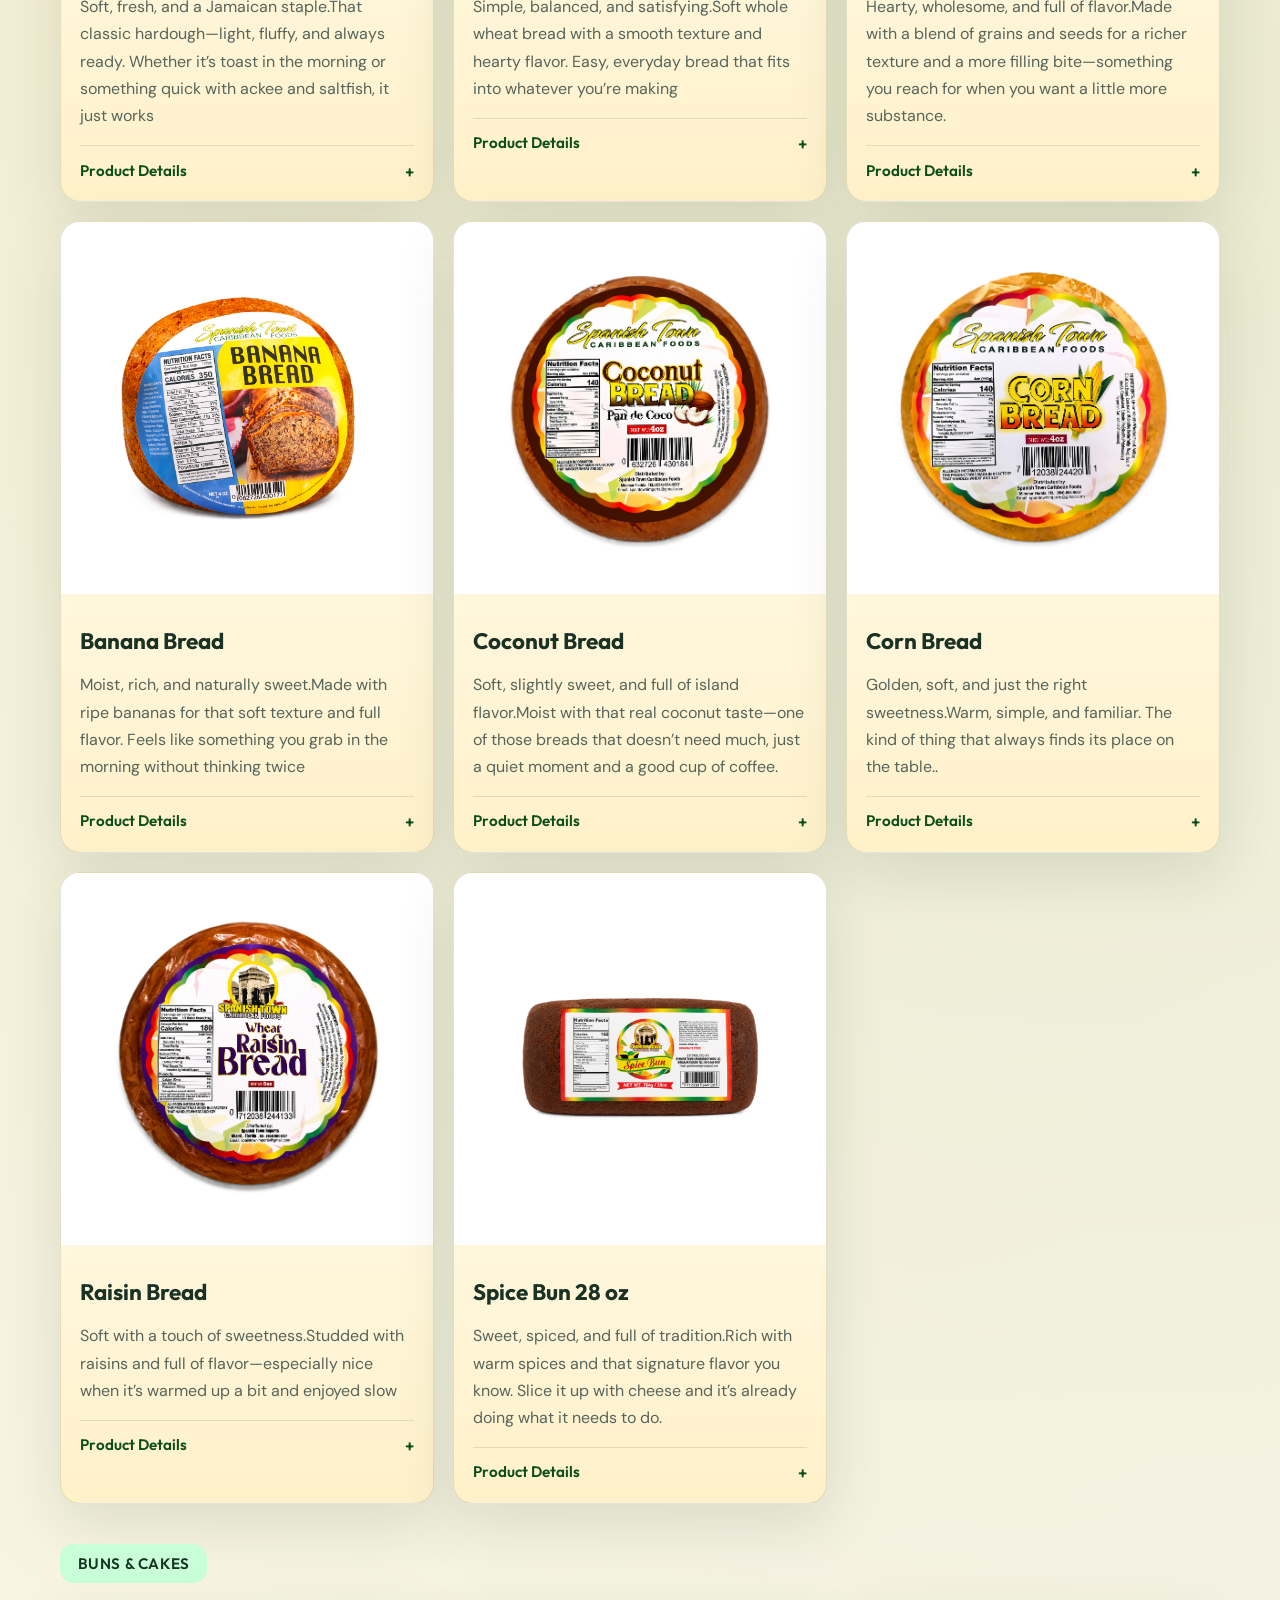
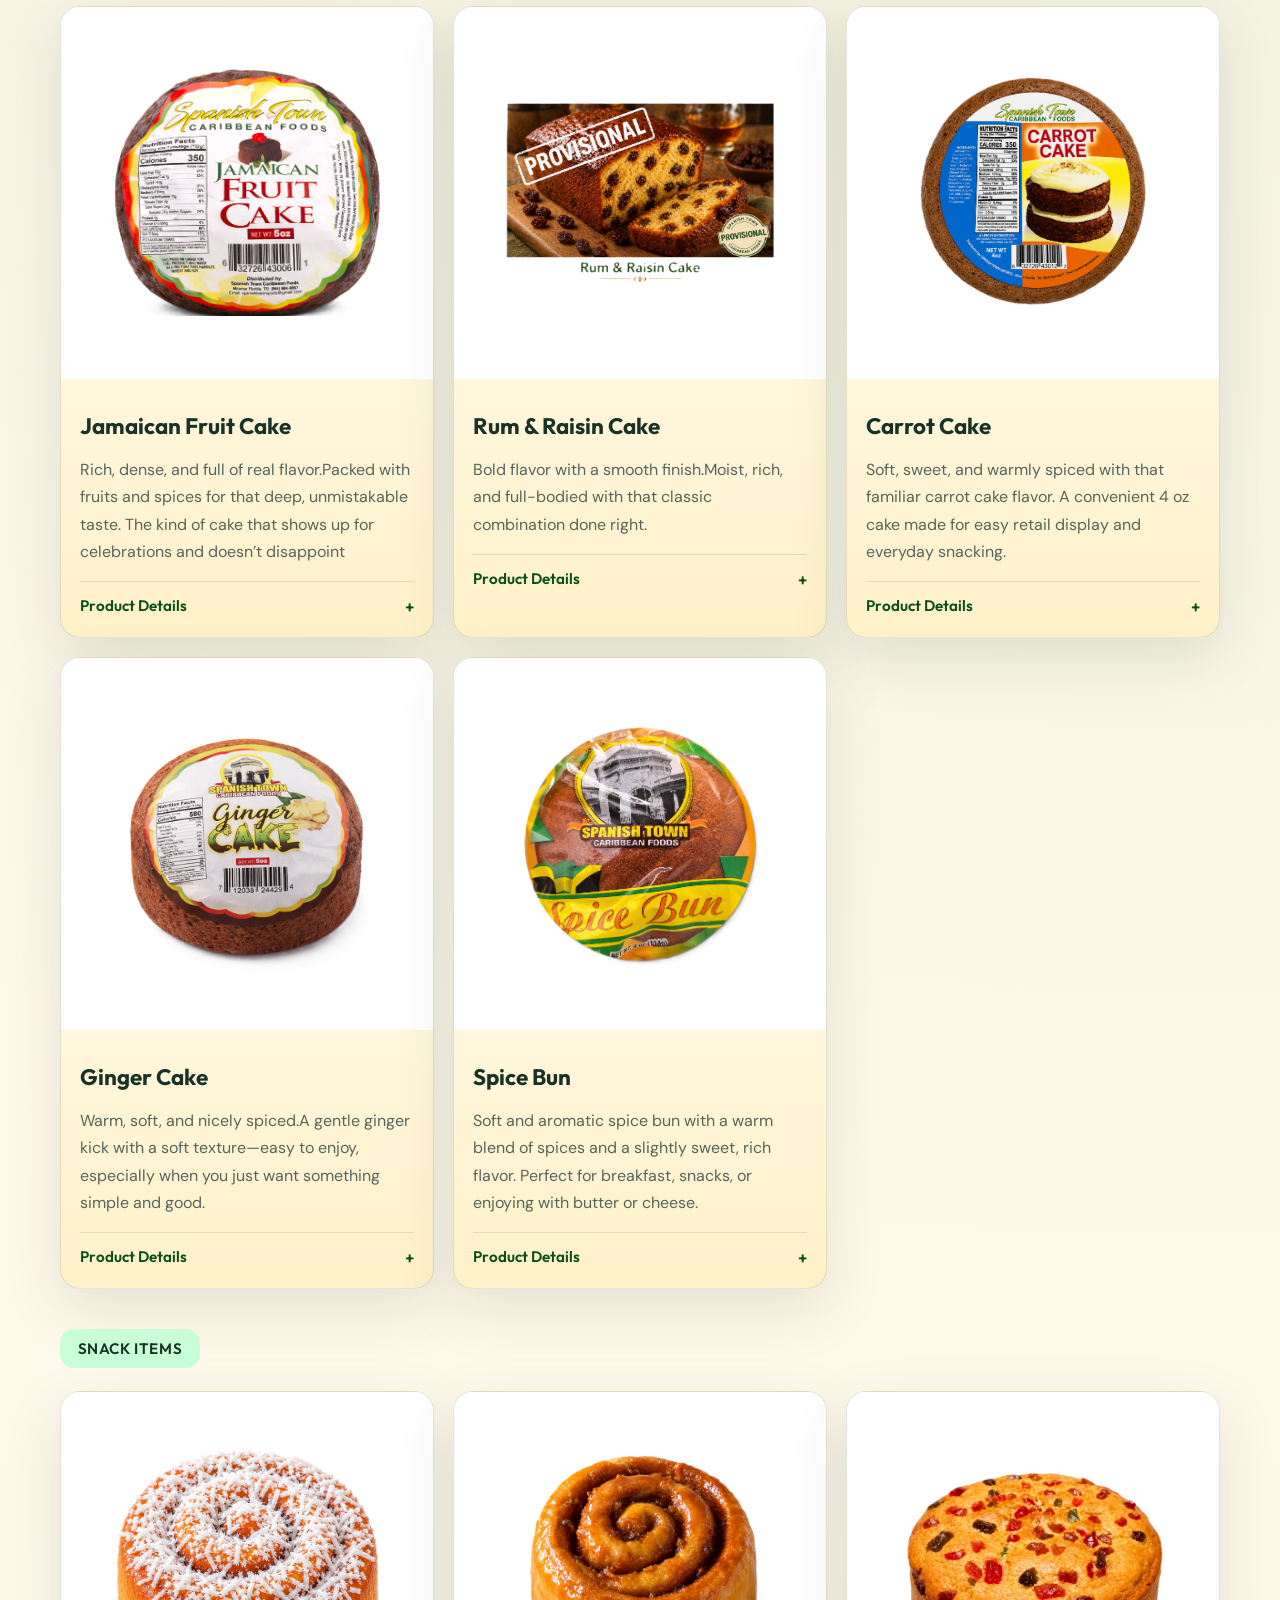
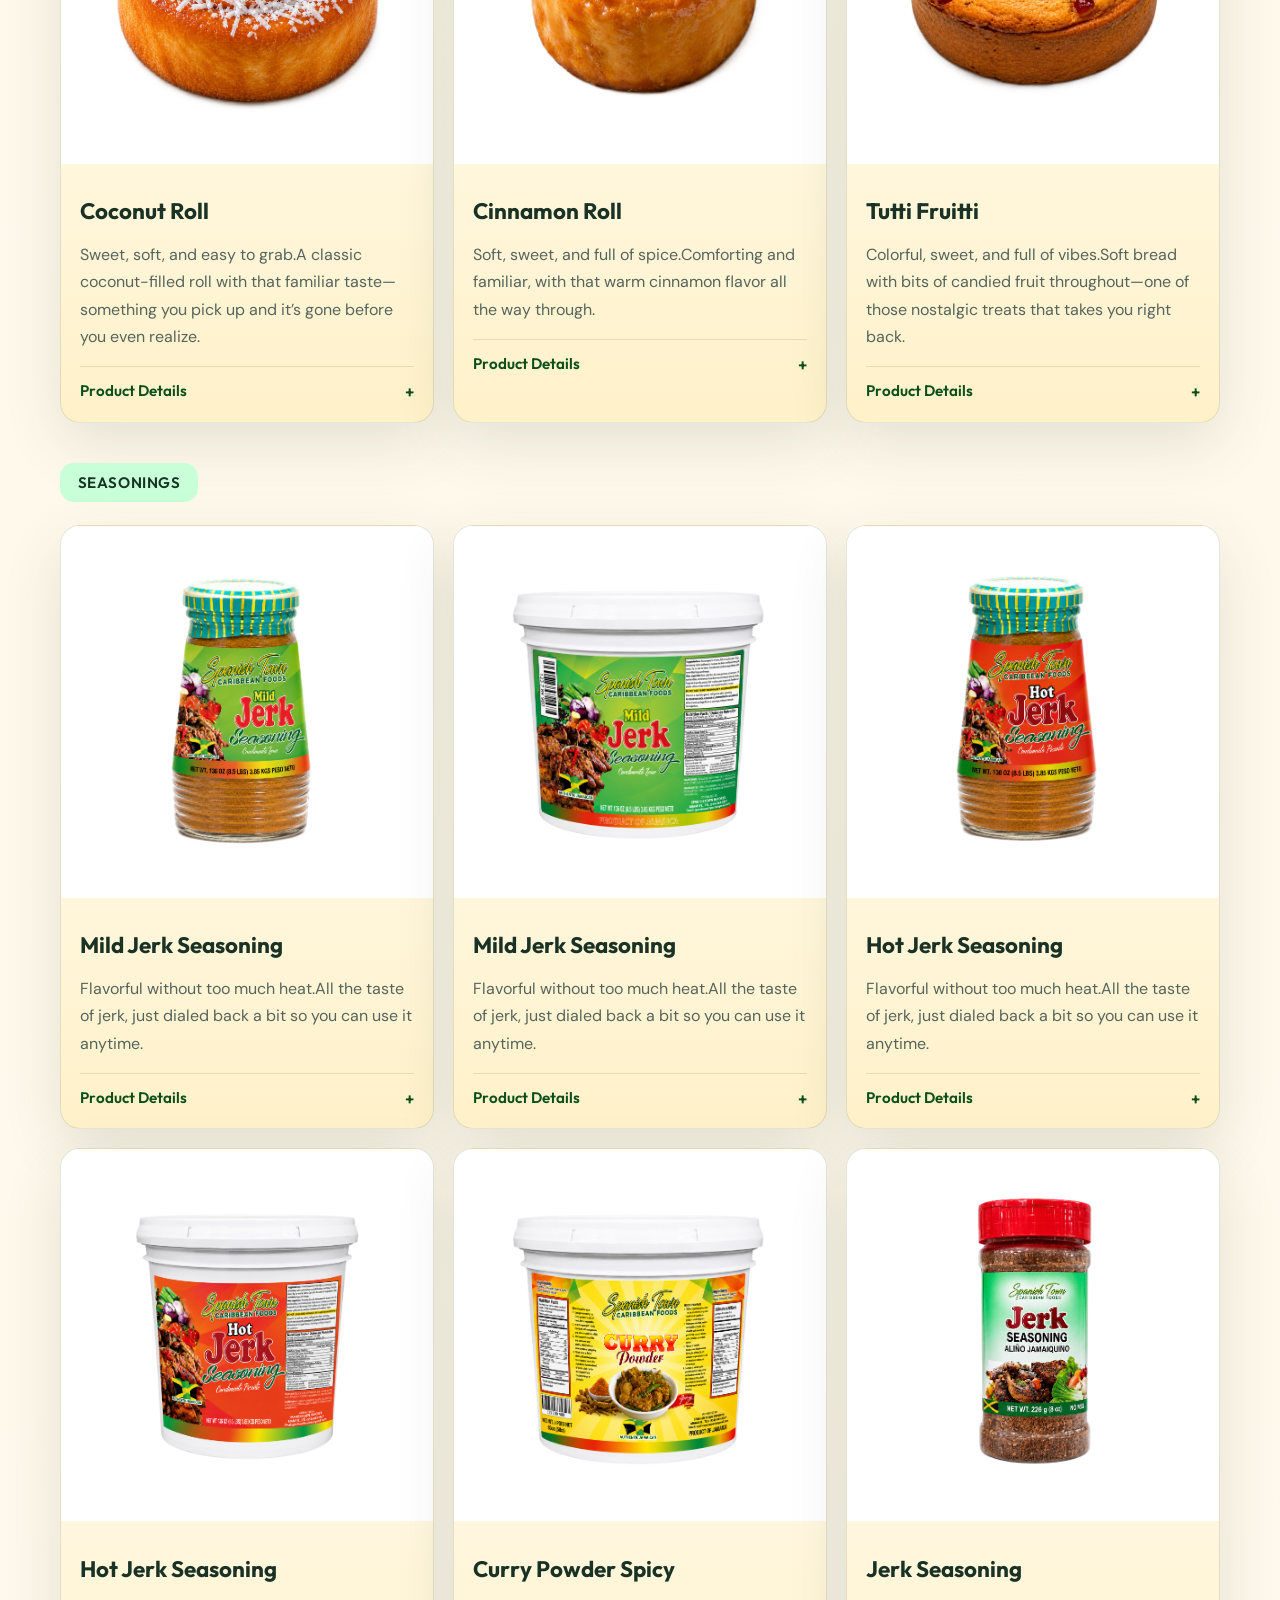
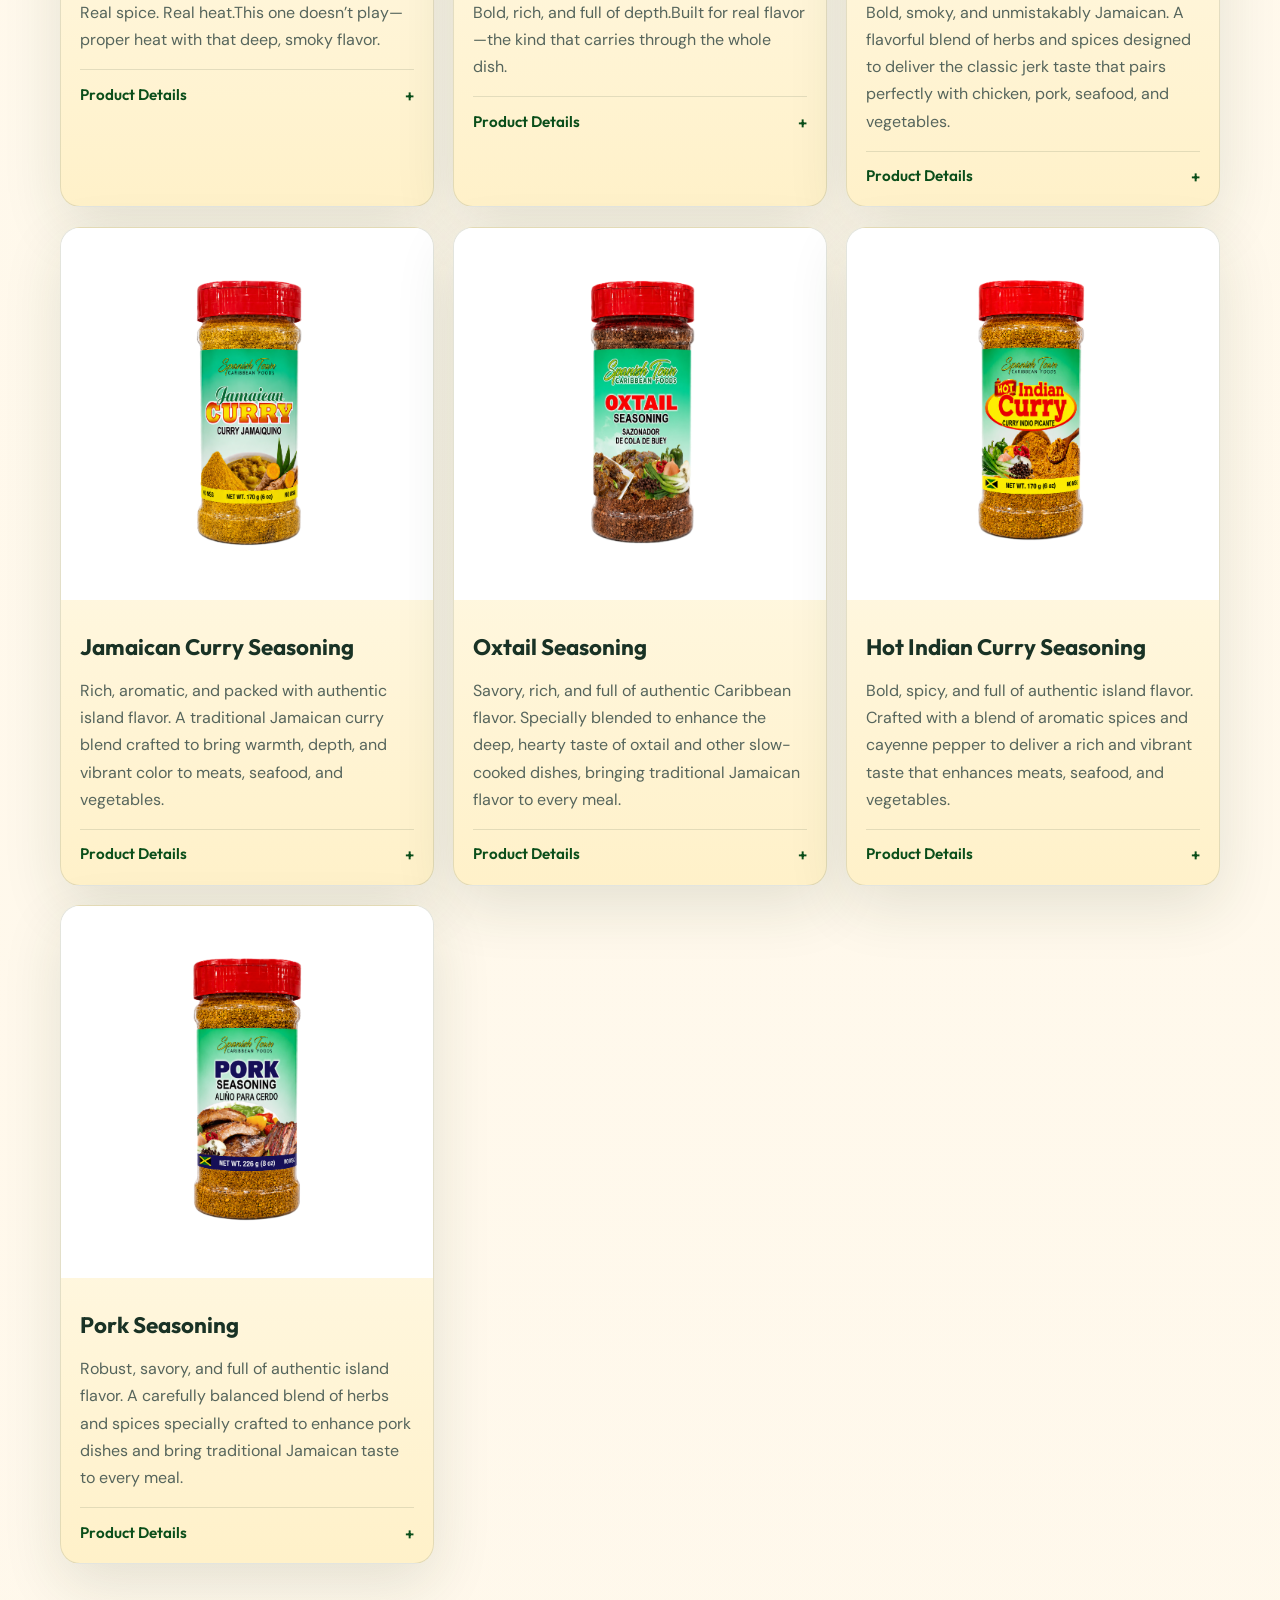
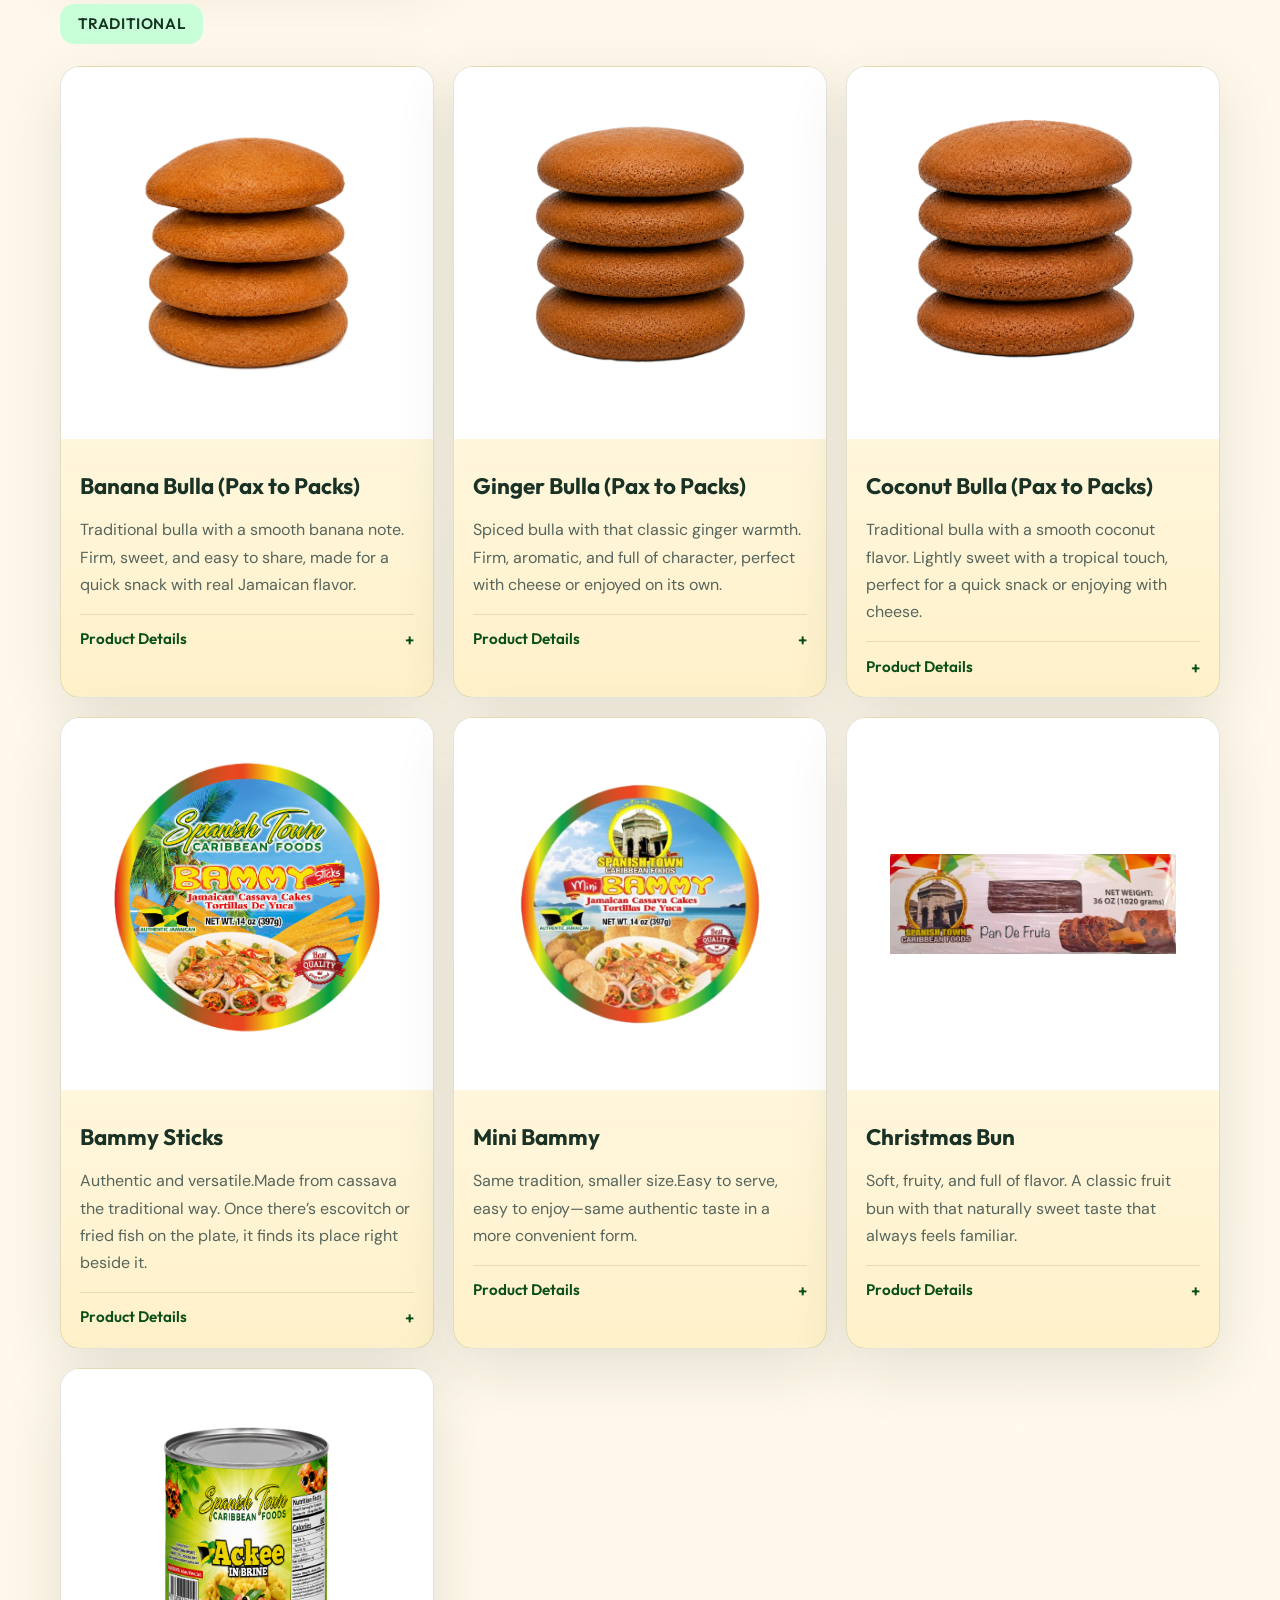
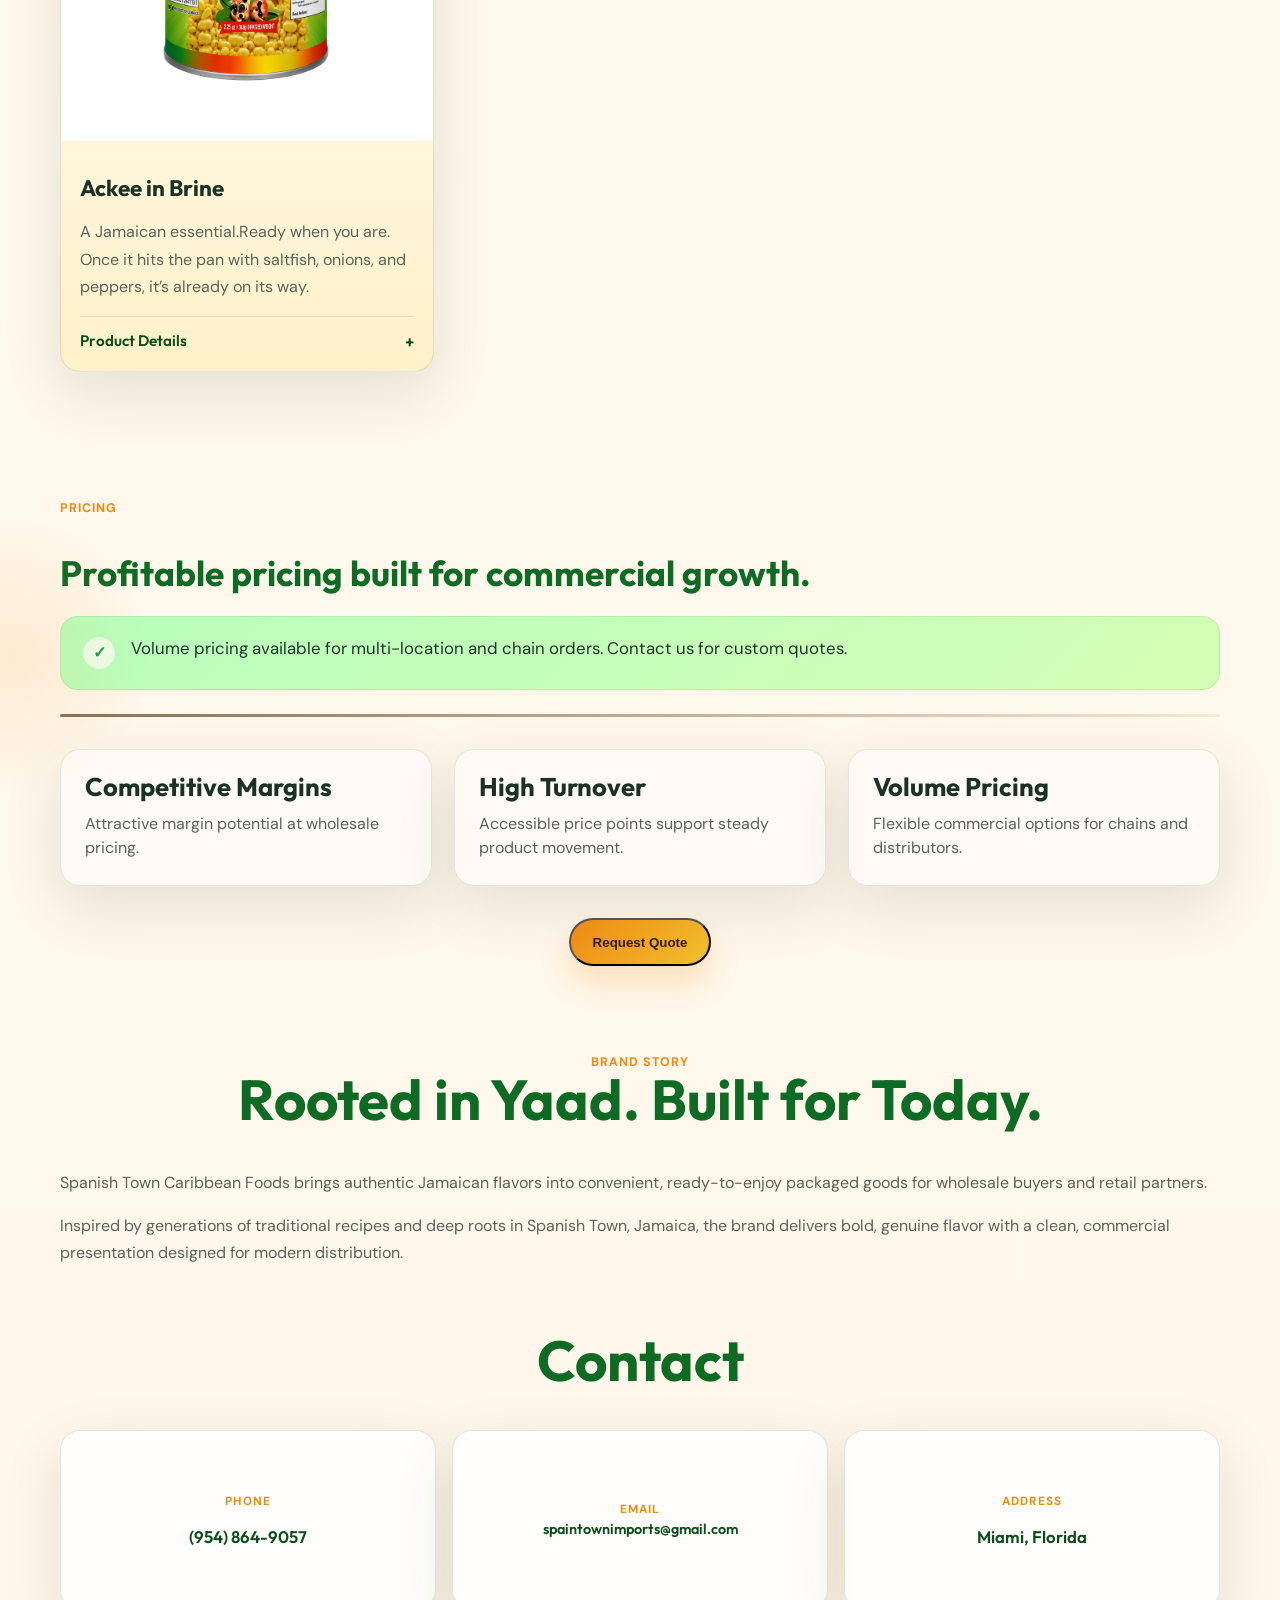
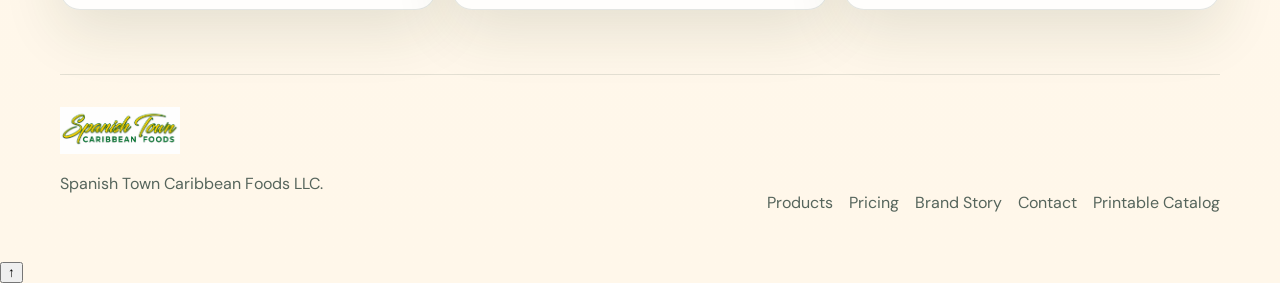
==== commit 29c8fbe7: "mejoraFotos" ====
--- a/index.html
+++ b/index.html
@@ -256,7 +256,11 @@
 
   </div>
 
-  <script src="script.js"></script>
-</body>
+  <script src="js/config.js"></script>
+  <script src="js/utils.js"></script>
+  <script src="js/quote.js"></script>
+  <script src="js/catalog.js"></script>
+  <script src="js/main.js"></script>
+  </body>
 
 </html>
--- a/styles.css
+++ b/styles.css
@@ -648,14 +648,21 @@
   justify-content: center;
   background: #ffffff;
   padding: 1rem;
+  overflow: hidden;
 }
 
 .product-media img {
-  width: auto;
-  height: 100%;
-  max-width: 100%;
-  max-height: 100%;
+  width: 84%;
+  height: 84%;
   object-fit: contain;
+  transition: transform 180ms ease;
+  cursor: zoom-in;
+  transform-origin: center;
+}
+
+.product-card:hover .product-media img,
+.product-media:active img {
+  transform: scale(1.12);
 }
 
 .product-media-placeholder {
@@ -685,6 +692,7 @@
 }
 
 .product-copy h3 {
+  font-size: 1.4rem;
   margin-top: 0.9rem;
 }
 
